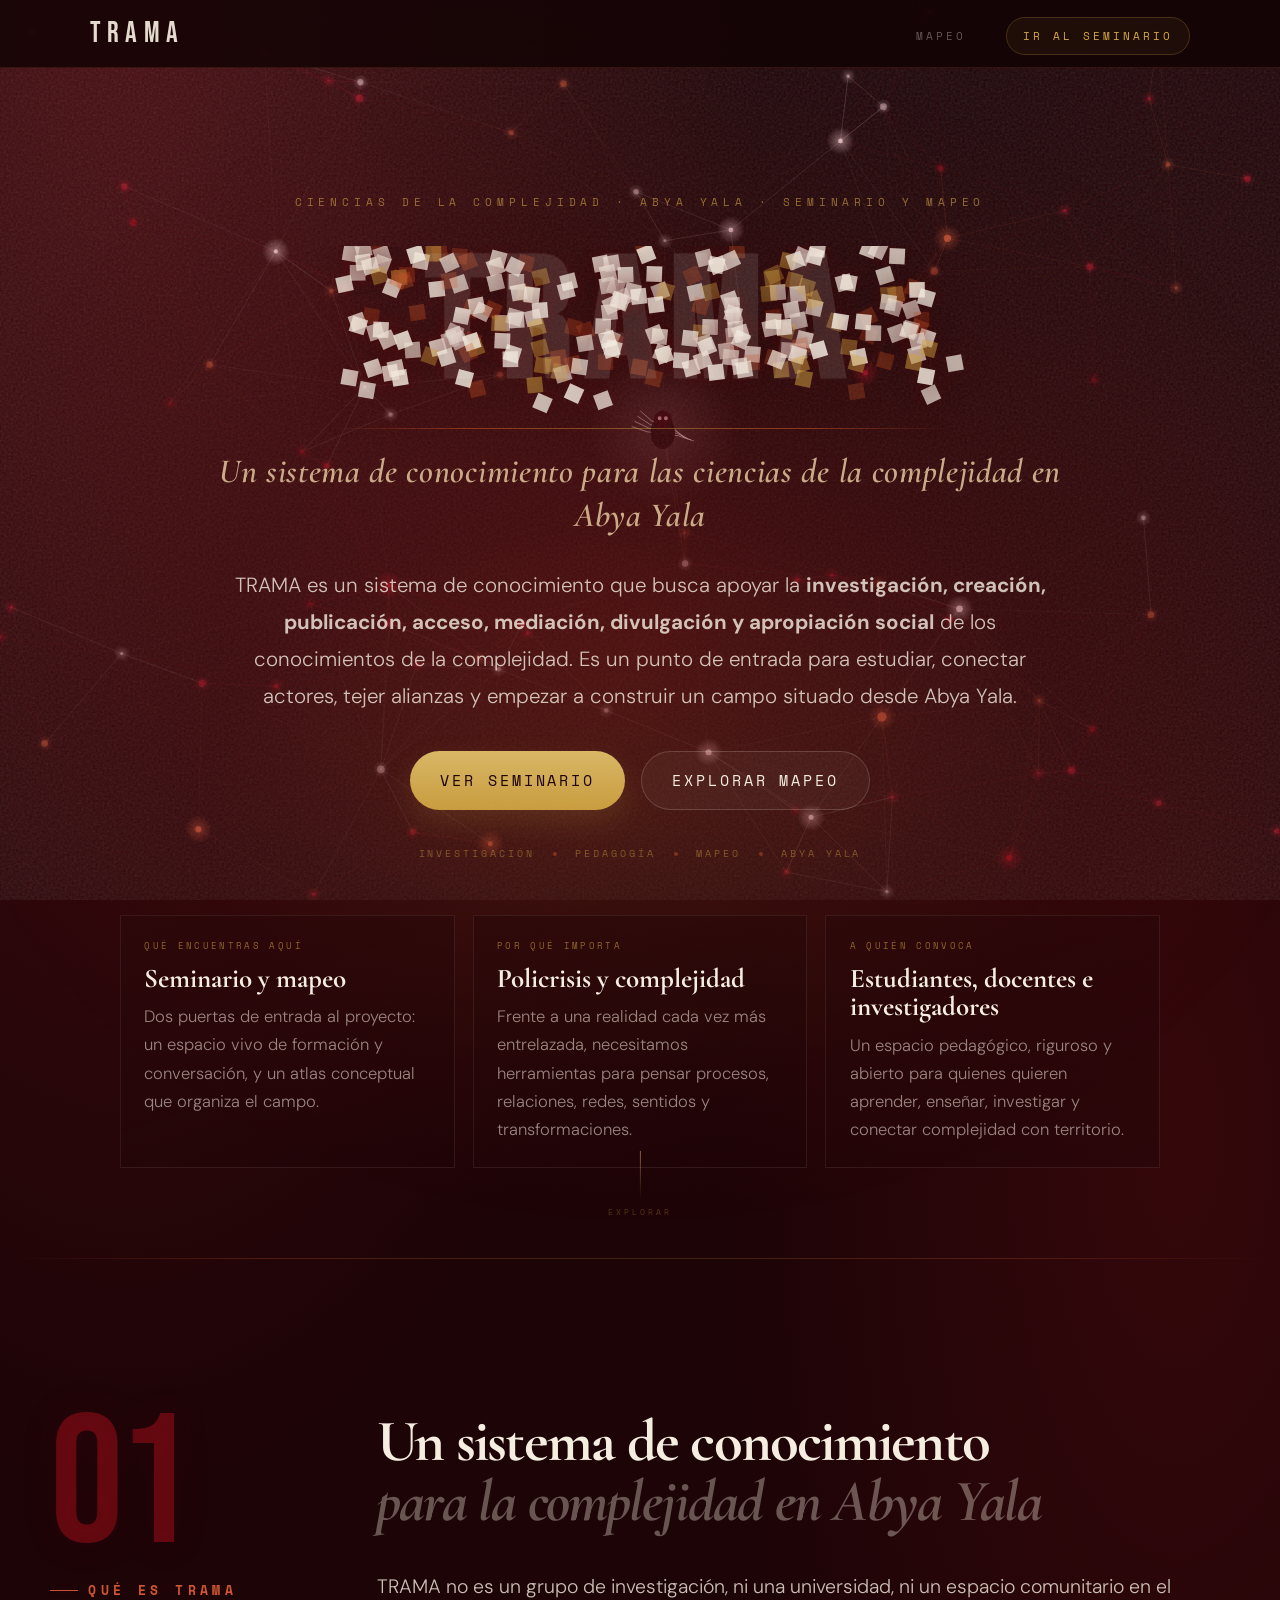
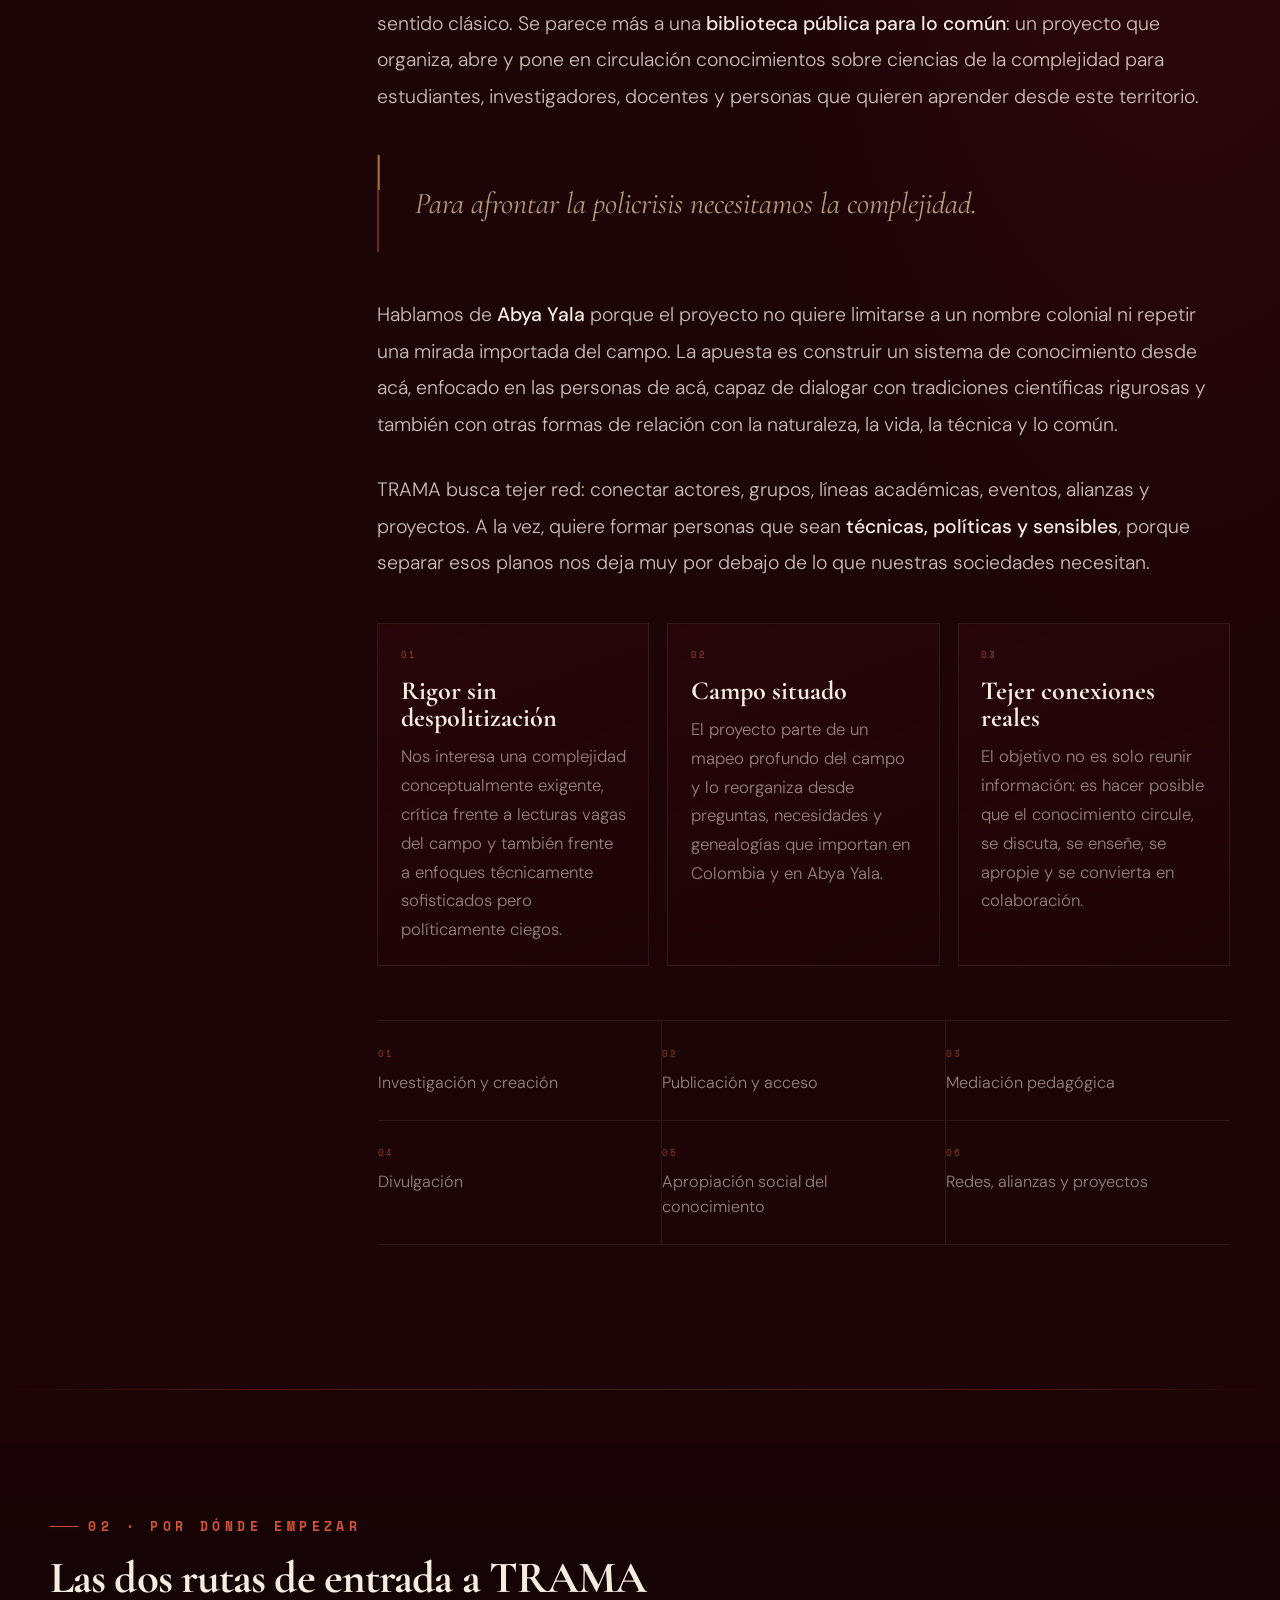
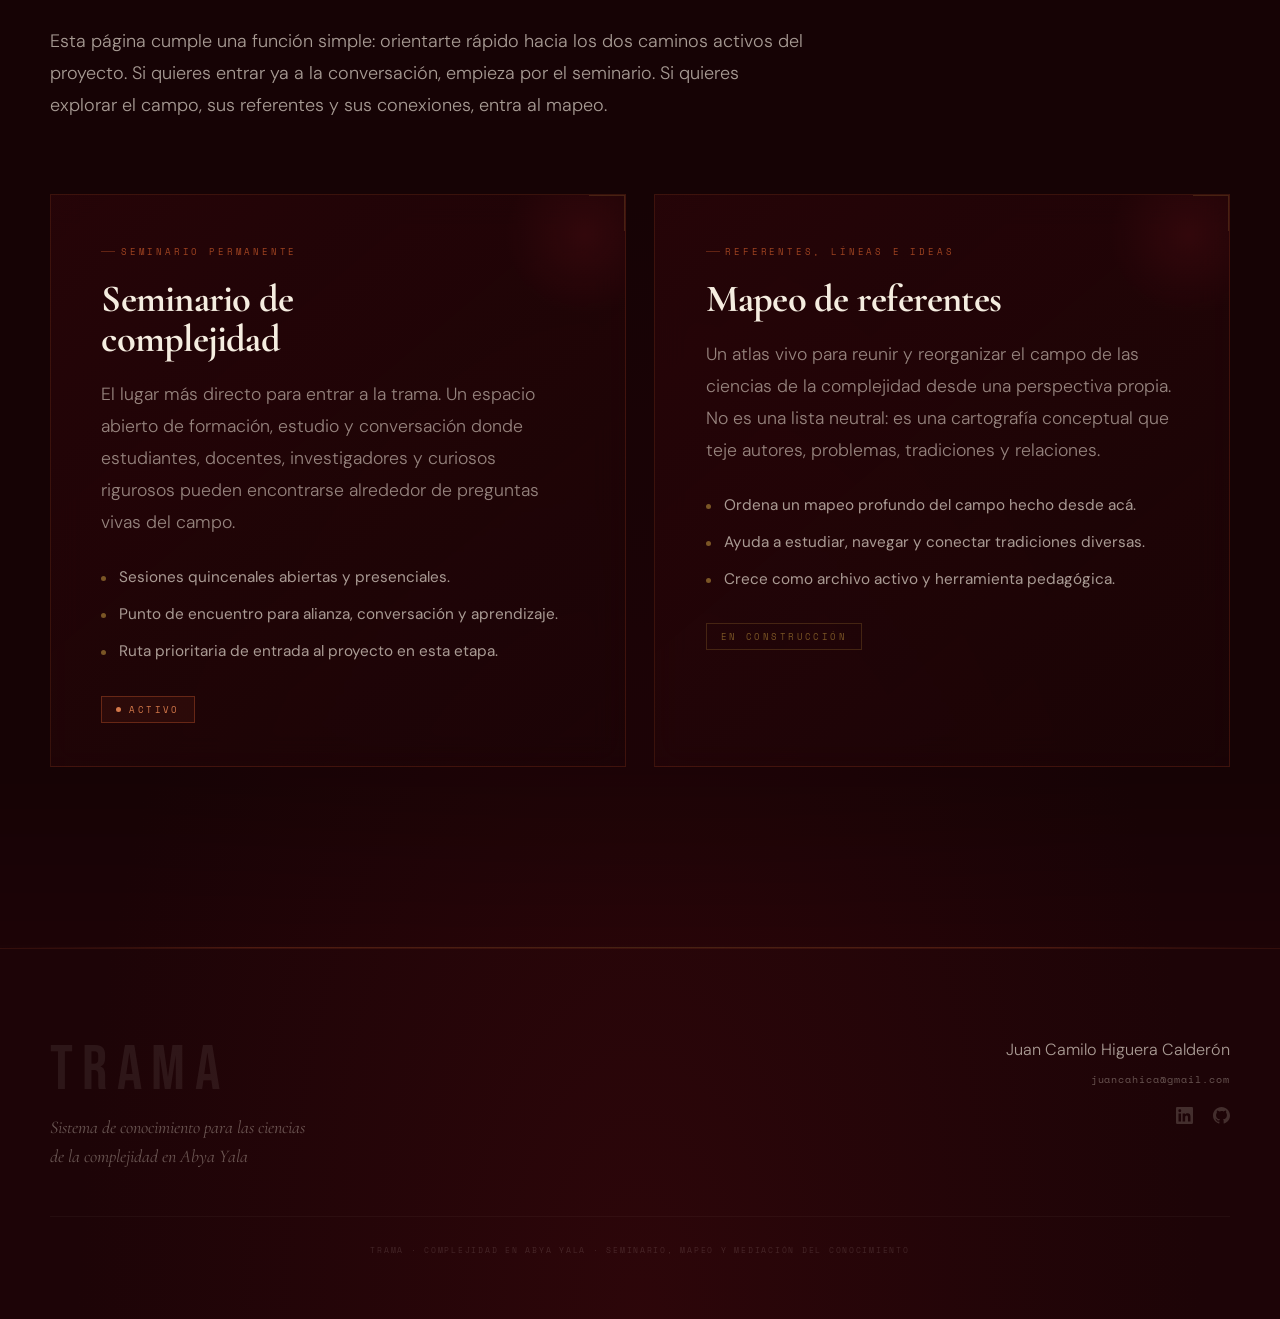
==== index.html @ d7987518 "Update index.html" ====
<!DOCTYPE html>
<html lang="es">
<head>
  <meta charset="UTF-8">
  <meta name="viewport" content="width=device-width, initial-scale=1.0">
  <title>TRAMA — Sistema de conocimiento para la complejidad en Abya Yala</title>
  <meta name="description" content="TRAMA — sistema de conocimiento para las ciencias de la complejidad en Abya Yala. Investigación, creación, mediación, seminario y mapeo.">
  <link rel="preconnect" href="https://fonts.googleapis.com">
  <link rel="preconnect" href="https://fonts.gstatic.com" crossorigin>
  <link href="https://fonts.googleapis.com/css2?family=Bebas+Neue&family=Cormorant+Garamond:ital,wght@0,400;0,600;0,700;1,400;1,600&family=DM+Sans:wght@300;400;500;700&family=Space+Mono:wght@400;700&display=swap" rel="stylesheet">

  <style>
    *, *::before, *::after { margin: 0; padding: 0; box-sizing: border-box; }
    html { font-size: 18px; scroll-behavior: smooth; }
    body {
      font-family: 'DM Sans', sans-serif;
      font-weight: 400;
      background-color: #1D0407;
      background-image:
        radial-gradient(ellipse 90% 60% at 10% 0%, rgba(92,16,21,0.65) 0%, transparent 55%),
        radial-gradient(ellipse 70% 50% at 92% 25%, rgba(72,10,14,0.55) 0%, transparent 50%),
        radial-gradient(ellipse 80% 45% at 50% 100%, rgba(60,8,12,0.50) 0%, transparent 55%);
      color: #F5EDE0;
      min-height: 100vh;
      -webkit-font-smoothing: antialiased;
      text-rendering: optimizeLegibility;
    }
    img { max-width: 100%; display: block; }
    a { text-decoration: none; }
    button, input, textarea, select { font: inherit; }

    :root {
      --wine-deepest:  #120304;
      --wine-deep:     #1D0407;
      --wine-mid:      #2C0609;
      --wine-bright:   #5C1015;
      --wine-glow:     #8B1A1A;
      --terra:         #C8582A;
      --terra-lt:      #D4784A;
      --rust:          #B84A1E;
      --gold:          #D4A843;
      --gold-lt:       #E0C06A;
      --cream:         #F5EDE0;
      --cream-88:      rgba(245,237,224,0.88);
      --cream-80:      rgba(245,237,224,0.80);
      --cream-65:      rgba(245,237,224,0.65);
      --cream-55:      rgba(245,237,224,0.55);
      --cream-35:      rgba(245,237,224,0.35);
      --cream-18:      rgba(245,237,224,0.18);
      --cream-08:      rgba(245,237,224,0.08);
    }

    #bg-canvas {
      position: fixed;
      inset: 0;
      z-index: 0;
      pointer-events: none;
      width: 100%;
      height: 100%;
    }

    .grain {
      position: fixed;
      inset: 0;
      z-index: 1;
      pointer-events: none;
      opacity: 0.14;
      mix-blend-mode: screen;
      background-image: url("data:image/svg+xml,%3Csvg viewBox='0 0 512 512' xmlns='http://www.w3.org/2000/svg'%3E%3Cfilter id='n'%3E%3CfeTurbulence type='fractalNoise' baseFrequency='0.75' numOctaves='4' stitchTiles='stitch'/%3E%3C/filter%3E%3Crect width='100%25' height='100%25' filter='url(%23n)'/%3E%3C/svg%3E");
    }

    .layer { position: relative; z-index: 10; }

    .nav {
      position: sticky;
      top: 0;
      z-index: 200;
      height: 68px;
      background: rgba(18, 3, 4, 0.84);
      border-bottom: 1px solid rgba(200, 88, 42, 0.18);
      backdrop-filter: blur(24px);
      -webkit-backdrop-filter: blur(24px);
    }

    .nav__row {
      max-width: 1180px;
      margin: 0 auto;
      padding: 0 2.2rem;
      height: 100%;
      display: flex;
      align-items: center;
      justify-content: space-between;
      gap: 2rem;
    }

    .nav__brand {
      font-family: 'Bebas Neue', sans-serif;
      font-size: 1.6rem;
      letter-spacing: 0.22em;
      color: var(--cream);
      opacity: 0.92;
    }

    .nav__links {
      list-style: none;
      display: flex;
      gap: 2.2rem;
      align-items: center;
    }

    .nav__links a {
      font-family: 'Space Mono', monospace;
      font-size: 0.6rem;
      letter-spacing: 0.28em;
      text-transform: uppercase;
      color: var(--cream-35);
      transition: color 180ms ease, opacity 180ms ease;
    }

    .nav__links a:hover,
    .nav__links a.active { color: var(--cream); }

    .nav__cta {
      padding: 10px 16px;
      border: 1px solid rgba(212,168,67,0.22);
      border-radius: 999px;
      color: var(--gold) !important;
      background: rgba(212,168,67,0.05);
    }

    .hero {
      position: relative;
      z-index: 10;
      min-height: calc(100vh - 68px);
      display: flex;
      align-items: center;
      justify-content: center;
      text-align: center;
      padding: 7rem 2.5rem 5rem;
      overflow: hidden;
    }

    .hero__canvas {
      position: absolute;
      inset: 0;
      z-index: 0;
    }
    .hero__canvas canvas { width: 100%; height: 100%; display: block; }

    .hero__light {
      position: absolute;
      inset: 0;
      z-index: 1;
      pointer-events: none;
      background:
        radial-gradient(ellipse 80% 70% at 50% 48%, rgba(110,18,18,0.50) 0%, rgba(80,12,12,0.25) 40%, transparent 70%),
        radial-gradient(ellipse 50% 34% at 50% 62%, rgba(212,168,67,0.10) 0%, transparent 70%);
    }

    .hero__content {
      position: relative;
      z-index: 10;
      max-width: 1040px;
      display: flex;
      flex-direction: column;
      align-items: center;
    }

    .hero__eyebrow {
      font-family: 'Space Mono', monospace;
      font-size: 0.62rem;
      letter-spacing: 0.44em;
      text-transform: uppercase;
      color: rgba(212, 168, 67, 0.62);
      margin-bottom: 2rem;
      opacity: 0;
      animation: up 0.9s ease 0.2s forwards;
    }

    
    .hero__wordmark-block {
      opacity: 0;
      animation: up 1.1s ease 0.45s forwards;
      display: flex;
      flex-direction: column;
      align-items: center;
    }

    .hero__trama-wrap {
      position: relative;
      display: inline-flex;
      align-items: center;
      justify-content: center;
      min-width: min(760px, 92vw);
      min-height: clamp(5.4rem, 14vw, 9.4rem);
      margin: 0 auto;
      padding: 0.02em 0.08em 0.08em;
      isolation: isolate;
    }

    .hero__trama {
      position: relative;
      z-index: 2;
      display: inline-block;
      font-family: 'Bebas Neue', sans-serif;
      font-size: clamp(4.9rem, 13.2vw, 10.6rem);
      letter-spacing: 0.09em;
      line-height: 0.88;
      color: var(--cream);
      text-shadow:
        0 0 1px rgba(245,237,224,0.92),
        0 0 18px rgba(92,16,21,0.26),
        0 0 46px rgba(92,16,21,0.20),
        0 0 92px rgba(29,4,7,0.24);
      will-change: opacity, transform, filter;
      transition: opacity 260ms ease, filter 260ms ease, transform 260ms ease;
    }

    .hero__trama.is-fragmenting {
      filter:
        blur(0.18px)
        drop-shadow(0 0 12px rgba(92,16,21,0.24))
        drop-shadow(0 0 30px rgba(92,16,21,0.16));
    }

    .hero__trama-canvas {
      position: absolute;
      inset: 0;
      z-index: 3;
      pointer-events: none;
      width: 100%;
      height: 100%;
      mix-blend-mode: screen;
    }

    .hero__trama-rule {
      width: min(620px, 82%);
      height: 1px;
      background: linear-gradient(90deg,
        transparent,
        rgba(200,88,42,0.54) 22%,
        rgba(212,168,67,0.42) 50%,
        rgba(200,88,42,0.54) 78%,
        transparent);
      box-shadow:
        0 0 14px rgba(92,16,21,0.20),
        0 0 30px rgba(212,168,67,0.08);
      margin: 0.7rem 0 1.2rem;
    }

    .hero__claim {

      font-family: 'Cormorant Garamond', serif;
      font-weight: 600;
      font-style: italic;
      font-size: clamp(1.35rem, 2.65vw, 2rem);
      color: rgba(228, 200, 158, 0.84);
      letter-spacing: 0.02em;
      line-height: 1.3;
      max-width: 860px;
    }

    .hero__lede {
      max-width: 820px;
      margin-top: 1.6rem;
      font-size: clamp(1rem, 1.8vw, 1.14rem);
      line-height: 1.8;
      color: var(--cream-80);
      font-weight: 300;
      opacity: 0;
      animation: up 0.9s ease 0.8s forwards;
    }

    .hero__actions {
      display: flex;
      flex-wrap: wrap;
      justify-content: center;
      gap: 0.9rem;
      margin-top: 2rem;
      opacity: 0;
      animation: up 0.9s ease 0.98s forwards;
    }

    .btn {
      display: inline-flex;
      align-items: center;
      justify-content: center;
      gap: 0.7rem;
      padding: 18px 30px;
      border-radius: 999px;
      font-family: 'Space Mono', monospace;
      font-size: clamp(0.78rem, 1.15vw, 0.92rem);
      letter-spacing: 0.2em;
      text-transform: uppercase;
      transition: transform 220ms ease, border-color 220ms ease, background 220ms ease, color 220ms ease, box-shadow 220ms ease;
      will-change: transform;
    }

    .btn:hover { transform: translateY(-2px); }

    .btn--primary {
      color: #1D0407;
      background: linear-gradient(180deg, rgba(224,192,106,0.95), rgba(212,168,67,0.92));
      box-shadow: 0 12px 30px rgba(212,168,67,0.16);
    }

    .btn--ghost {
      color: var(--cream);
      border: 1px solid rgba(245,237,224,0.18);
      background: rgba(245,237,224,0.04);
      backdrop-filter: blur(10px);
    }

    .hero__tags {
      display: flex;
      align-items: center;
      gap: 1rem;
      margin-top: 2rem;
      opacity: 0;
      animation: up 0.9s ease 1.1s forwards;
      flex-wrap: wrap;
      justify-content: center;
    }

    .hero__tag {
      font-family: 'Space Mono', monospace;
      font-size: 0.55rem;
      letter-spacing: 0.3em;
      text-transform: uppercase;
      color: rgba(212, 168, 67, 0.45);
    }

    .hero__dot {
      width: 4px;
      height: 4px;
      border-radius: 50%;
      background: rgba(200, 88, 42, 0.45);
      flex-shrink: 0;
    }

    .hero__rail {
      width: min(1040px, 100%);
      margin-top: 3rem;
      display: grid;
      grid-template-columns: repeat(3, 1fr);
      gap: 1rem;
      opacity: 0;
      animation: up 1s ease 1.24s forwards;
    }

    .rail-card {
      text-align: left;
      padding: 1.25rem 1.3rem;
      border: 1px solid rgba(245,237,224,0.08);
      background: linear-gradient(160deg, rgba(42,8,10,0.58), rgba(28,4,7,0.35));
      backdrop-filter: blur(12px);
      -webkit-backdrop-filter: blur(12px);
      min-height: 140px;
    }

    .rail-card__kicker {
      font-family: 'Space Mono', monospace;
      font-size: 0.5rem;
      letter-spacing: 0.26em;
      text-transform: uppercase;
      color: rgba(212,168,67,0.58);
      margin-bottom: 0.75rem;
    }

    .rail-card__title {
      font-family: 'Cormorant Garamond', serif;
      font-size: 1.5rem;
      line-height: 1.05;
      color: var(--cream);
      margin-bottom: 0.55rem;
    }

    .rail-card__text {
      font-size: 0.92rem;
      line-height: 1.7;
      color: var(--cream-55);
      font-weight: 300;
    }

    .scroll-hint {
      position: absolute;
      bottom: 2.2rem;
      left: 50%;
      transform: translateX(-50%);
      z-index: 10;
      display: flex;
      flex-direction: column;
      align-items: center;
      gap: 8px;
      opacity: 0;
      animation: fade 1s ease 1.7s forwards;
    }

    .scroll-hint__line {
      width: 1px;
      height: 48px;
      background: linear-gradient(to bottom, rgba(212,168,67,0.6), transparent);
      animation: breathe 2.5s ease-in-out infinite;
    }

    .scroll-hint__label {
      font-family: 'Space Mono', monospace;
      font-size: 0.42rem;
      letter-spacing: 0.4em;
      text-transform: uppercase;
      color: rgba(212, 168, 67, 0.3);
    }

    .divider {
      height: 1px;
      background: linear-gradient(90deg, transparent, rgba(200, 88, 42, 0.28) 20%, rgba(212, 168, 67, 0.18) 50%, rgba(200, 88, 42, 0.28) 80%, transparent);
    }

    .about {
      padding: 8.5rem 2.5rem 8rem;
    }

    .about__inner {
      max-width: 1180px;
      margin: 0 auto;
      display: grid;
      grid-template-columns: 210px 1fr;
      gap: 6.5rem;
      align-items: start;
    }

    .about__side { position: sticky; top: 92px; }

    .about__num {
      font-family: 'Bebas Neue', sans-serif;
      font-size: 10.2rem;
      line-height: 0.82;
      color: rgba(130, 10, 22, 0.7);
      letter-spacing: -0.03em;
      margin-bottom: 1rem;
      text-shadow: 0 0 34px rgba(80, 4, 10, 0.18);
    }

    .label-tag {
      font-family: 'Space Mono', monospace;
      font-size: 0.72rem;
      letter-spacing: 0.34em;
      text-transform: uppercase;
      color: rgba(214, 88, 55, 0.98);
      opacity: 1;
      display: flex;
      align-items: center;
      gap: 0.8em;
      font-weight: 700;
    }

    .label-tag::before {
      content: '';
      display: block;
      width: 28px;
      height: 1px;
      background: rgba(214, 88, 55, 0.92);
      opacity: 1;
      box-shadow: 0 0 10px rgba(214, 88, 55, 0.16);
    }

    .section-h {
      font-family: 'Cormorant Garamond', serif;
      font-weight: 700;
      font-size: clamp(2.5rem, 4.6vw, 4rem);
      color: var(--cream);
      line-height: 1.03;
      letter-spacing: -0.03em;
      margin-bottom: 2rem;
    }

    .section-h em {
      font-style: italic;
      color: var(--cream-35);
    }

    .body-text {
      font-size: 1.08rem;
      line-height: 1.88;
      color: var(--cream-80);
      margin-bottom: 1.6rem;
      font-weight: 300;
      max-width: 860px;
    }

    .body-text strong {
      color: var(--cream);
      font-weight: 500;
    }

    .pull-quote {
      font-family: 'Cormorant Garamond', serif;
      font-style: italic;
      font-size: clamp(1.4rem, 2.35vw, 1.95rem);
      color: rgba(228, 200, 158, 0.78);
      line-height: 1.45;
      border-left: 2px solid rgba(200, 88, 42, 0.45);
      padding: 1.5rem 0 1.5rem 2rem;
      margin: 2.2rem 0 2.5rem;
      position: relative;
      max-width: 900px;
    }

    .pull-quote::before {
      content: '';
      position: absolute;
      left: -1px;
      top: 0;
      width: 2px;
      height: 36%;
      background: var(--gold);
      opacity: 0.55;
    }

    .insight-grid {
      display: grid;
      grid-template-columns: repeat(3, 1fr);
      gap: 1rem;
      margin: 2.3rem 0 2.4rem;
    }

    .insight {
      padding: 1.3rem 1.25rem 1.2rem;
      border: 1px solid rgba(245,237,224,0.08);
      background: linear-gradient(160deg, rgba(44,6,9,0.72), rgba(28,4,7,0.42));
      min-height: 178px;
    }

    .insight__num {
      font-family: 'Space Mono', monospace;
      font-size: 0.52rem;
      letter-spacing: 0.24em;
      color: var(--terra);
      opacity: 0.72;
      margin-bottom: 0.9rem;
    }

    .insight__title {
      font-family: 'Cormorant Garamond', serif;
      font-size: 1.45rem;
      line-height: 1.05;
      color: var(--cream);
      margin-bottom: 0.6rem;
    }

    .insight__text {
      font-size: 0.93rem;
      line-height: 1.72;
      color: var(--cream-55);
      font-weight: 300;
    }

    .areas {
      display: grid;
      grid-template-columns: repeat(3, 1fr);
      margin-top: 3rem;
      border-top: 1px solid var(--cream-08);
      border-left: 1px solid transparent;
    }

    .area {
      padding: 1.4rem 1rem 1.4rem 0;
      border-right: 1px solid var(--cream-08);
      border-bottom: 1px solid var(--cream-08);
    }
    .area:nth-child(3n) { border-right: none; }

    .area__num {
      font-family: 'Space Mono', monospace;
      font-size: 0.5rem;
      letter-spacing: 0.25em;
      color: var(--terra);
      opacity: 0.65;
      margin-bottom: 0.55rem;
    }

    .area__label {
      font-size: 0.9rem;
      color: var(--cream-55);
      line-height: 1.55;
      font-weight: 300;
    }

    .spaces {
      padding: 7rem 2.5rem 10rem;
      background: linear-gradient(180deg, transparent 0%, rgba(0,0,0,0.22) 15%, rgba(0,0,0,0.22) 85%, transparent 100%);
    }

    .spaces__inner { max-width: 1180px; margin: 0 auto; }
    .spaces__head { margin-bottom: 4rem; }

    .spaces__intro {
      max-width: 760px;
      margin-top: 1.1rem;
      font-size: 1rem;
      line-height: 1.8;
      color: var(--cream-65);
      font-weight: 300;
    }

    .spaces__h {
      font-family: 'Cormorant Garamond', serif;
      font-weight: 700;
      font-size: clamp(2.1rem, 3.5vw, 3rem);
      color: var(--cream);
      letter-spacing: -0.02em;
      margin-top: 0.8rem;
    }

    .cards {
      display: grid;
      grid-template-columns: 1fr 1fr;
      gap: 1.6rem;
    }

    .card {
      position: relative;
      padding: 2.8rem 2.8rem 2.4rem;
      border: 1px solid rgba(200, 88, 42, 0.18);
      background: linear-gradient(140deg, rgba(44, 6, 9, 0.72) 0%, rgba(28, 4, 7, 0.60) 100%);
      backdrop-filter: blur(16px);
      -webkit-backdrop-filter: blur(16px);
      overflow: hidden;
      transition: transform 300ms ease, border-color 300ms ease, box-shadow 300ms ease, background 300ms ease;
      min-height: 420px;
    }

    .card::after {
      content: '';
      position: absolute;
      top: -40px;
      right: -40px;
      width: 160px;
      height: 160px;
      border-radius: 50%;
      background: radial-gradient(circle, rgba(92,16,21,0.3) 0%, transparent 70%);
      pointer-events: none;
    }

    .card--link { cursor: pointer; }
    .card--link:hover {
      transform: translateY(-6px);
      border-color: rgba(212, 168, 67, 0.32);
      background: linear-gradient(140deg, rgba(56, 8, 12, 0.82) 0%, rgba(36, 5, 9, 0.72) 100%);
      box-shadow: 0 20px 70px rgba(92, 16, 21, 0.4), 0 0 0 1px rgba(212, 168, 67, 0.08);
    }

    .card__corner {
      position: absolute;
      top: 0;
      right: 0;
      width: 36px;
      height: 36px;
      border-top: 1px solid rgba(212, 168, 67, 0.2);
      border-right: 1px solid rgba(212, 168, 67, 0.2);
      transition: width 280ms ease, height 280ms ease, border-color 280ms ease;
    }

    .card--link:hover .card__corner {
      width: 58px;
      height: 58px;
      border-color: rgba(212, 168, 67, 0.5);
    }

    .card__arrow {
      position: absolute;
      top: 2.2rem;
      right: 2.2rem;
      width: 18px;
      height: 18px;
      color: var(--gold);
      opacity: 0;
      transform: translate(-6px, 6px);
      transition: opacity 260ms ease, transform 260ms ease;
    }

    .card--link:hover .card__arrow {
      opacity: 0.7;
      transform: translate(0, 0);
    }

    .card__tag {
      font-family: 'Space Mono', monospace;
      font-size: 0.52rem;
      letter-spacing: 0.3em;
      text-transform: uppercase;
      color: var(--terra);
      opacity: 0.75;
      display: flex;
      align-items: center;
      gap: 0.6em;
      margin-bottom: 1.2rem;
    }

    .card__tag::before {
      content: '';
      display: inline-block;
      width: 14px;
      height: 1px;
      background: var(--terra);
      opacity: 0.5;
    }

    .card__title {
      font-family: 'Cormorant Garamond', serif;
      font-weight: 700;
      font-size: clamp(1.95rem, 3vw, 2.6rem);
      color: var(--cream);
      line-height: 1.04;
      letter-spacing: -0.02em;
      margin-bottom: 1rem;
      max-width: 360px;
    }

    .card__desc {
      font-size: 0.98rem;
      color: var(--cream-55);
      line-height: 1.82;
      font-weight: 300;
      margin-bottom: 1.5rem;
    }

    .card__list {
      list-style: none;
      display: grid;
      gap: 0.7rem;
      margin-bottom: 1.7rem;
    }

    .card__list li {
      position: relative;
      padding-left: 1rem;
      font-size: 0.85rem;
      line-height: 1.6;
      color: var(--cream-65);
    }

    .card__list li::before {
      content: '';
      position: absolute;
      left: 0;
      top: 0.72em;
      width: 5px;
      height: 5px;
      border-radius: 50%;
      background: rgba(212,168,67,0.5);
    }

    .card__badge {
      display: inline-flex;
      align-items: center;
      gap: 8px;
      margin-top: auto;
      font-family: 'Space Mono', monospace;
      font-size: 0.48rem;
      letter-spacing: 0.28em;
      text-transform: uppercase;
      padding: 6px 14px;
      border: 1px solid;
    }

    .badge--active {
      color: var(--terra-lt);
      border-color: rgba(200, 88, 42, 0.38);
      background: rgba(200, 88, 42, 0.08);
    }

    .badge--active::before {
      content: '';
      display: block;
      width: 5px;
      height: 5px;
      border-radius: 50%;
      background: var(--terra-lt);
      animation: pulse-dot 2s ease-in-out infinite;
    }

    .badge--soon {
      color: rgba(212, 168, 67, 0.5);
      border-color: rgba(212, 168, 67, 0.2);
    }

    .footer {
      position: relative;
      z-index: 10;
      padding: 5rem 2.5rem 3.5rem;
      border-top: 1px solid rgba(200, 88, 42, 0.14);
    }

    .footer__inner {
      max-width: 1180px;
      margin: 0 auto;
      display: flex;
      justify-content: space-between;
      align-items: flex-start;
      gap: 3rem;
    }

    .footer__word {
      font-family: 'Bebas Neue', sans-serif;
      font-size: 3.5rem;
      letter-spacing: 0.15em;
      color: rgba(245, 237, 224, 0.08);
      line-height: 1;
      margin-bottom: 0.6rem;
    }

    .footer__caption {
      font-family: 'Cormorant Garamond', serif;
      font-style: italic;
      font-size: 1rem;
      color: var(--cream-35);
      line-height: 1.6;
    }

    .footer__right { text-align: right; }

    .footer__name {
      font-size: 0.9rem;
      color: var(--cream-65);
      margin-bottom: 0.25rem;
      font-weight: 300;
    }

    .footer__email {
      font-family: 'Space Mono', monospace;
      font-size: 0.54rem;
      letter-spacing: 0.1em;
      color: var(--cream-35);
      transition: color 180ms ease;
    }
    .footer__email:hover { color: var(--gold); }

    .footer__socials {
      display: flex;
      gap: 1.1rem;
      justify-content: flex-end;
      margin-top: 1rem;
    }

    .footer__socials a {
      color: var(--cream-18);
      transition: color 180ms ease;
      display: flex;
    }
    .footer__socials a:hover { color: var(--gold); }

    .footer__bottom {
      max-width: 1180px;
      margin: 2.5rem auto 0;
      padding-top: 1.5rem;
      border-top: 1px solid rgba(245, 237, 224, 0.04);
      text-align: center;
    }

    .footer__bottom p {
      font-family: 'Space Mono', monospace;
      font-size: 0.44rem;
      letter-spacing: 0.22em;
      text-transform: uppercase;
      color: rgba(245, 237, 224, 0.14);
    }

    @keyframes up {
      from { opacity: 0; transform: translateY(24px); }
      to   { opacity: 1; transform: translateY(0); }
    }

    @keyframes fade {
      from { opacity: 0; }
      to   { opacity: 1; }
    }

    @keyframes breathe {
      0%,100% { opacity: 0.25; transform: scaleY(0.85); }
      50% { opacity: 0.8; transform: scaleY(1.1); }
    }

    @keyframes pulse-dot {
      0%,100% { opacity: 0.5; transform: scale(1); }
      50% { opacity: 1; transform: scale(1.5); }
    }

    @keyframes tramaBreath {
      0%, 100% {
        transform: translateY(0) scale(1);
        filter:
          drop-shadow(0 0 2px rgba(255,255,255,0.75))
          drop-shadow(0 0 18px rgba(255,255,255,0.14))
          drop-shadow(0 0 44px rgba(126, 0, 12, 0.22))
          drop-shadow(0 0 86px rgba(80, 0, 10, 0.14));
      }
      24% {
        transform: translateY(-2px) scale(1.006, 1.008);
      }
      46% {
        transform: translateY(1px) scale(0.998, 0.996);
      }
      68% {
        transform: translateY(-1px) scale(1.004, 1.006);
      }
    }

    @keyframes tramaLetterFloat {
      0%, 14%, 100% {
        transform: translate3d(0,0,0) rotate(0deg) skewX(0deg) scale(1);
        opacity: 1;
        filter: blur(0);
      }
      18% {
        transform: translate3d(-0.01em,-0.015em,0) rotate(-0.5deg) skewX(-2deg) scale(1.01,1.03);
        opacity: 0.96;
      }
      24% {
        transform: translate3d(0.02em,0.04em,0) rotate(1deg) skewX(7deg) scale(0.985,0.94);
        opacity: 0.52;
        filter: blur(1.6px);
      }
      30% {
        transform: translate3d(-0.014em,-0.028em,0) rotate(-0.9deg) skewX(-5deg) scale(1.01,1.04);
        opacity: 0.82;
        filter: blur(0.45px);
      }
      36% {
        transform: translate3d(0,0,0) rotate(0deg) skewX(0deg) scale(1);
        opacity: 1;
        filter: blur(0);
      }
      60% {
        transform: translate3d(0,0,0) rotate(0deg) skewX(0deg) scale(1);
        opacity: 1;
        filter: blur(0);
      }
      68% {
        transform: translate3d(0.012em,-0.018em,0) rotate(0.45deg) skewX(3deg) scale(1.01,1.02);
        opacity: 0.94;
      }
      75% {
        transform: translate3d(-0.022em,0.038em,0) rotate(-1deg) skewX(-8deg) scale(0.986,0.95);
        opacity: 0.56;
        filter: blur(1.5px);
      }
      82% {
        transform: translate3d(0.008em,-0.02em,0) rotate(0.6deg) skewX(3deg) scale(1.005,1.02);
        opacity: 0.9;
        filter: blur(0.3px);
      }
      88% {
        transform: translate3d(0,0,0) rotate(0deg) skewX(0deg) scale(1);
        opacity: 1;
        filter: blur(0);
      }
    }

    @keyframes tramaGhostTop {
      0%, 100% {
        transform: translate3d(0,0,0) scale(1.005,1.01);
        opacity: 0.14;
      }
      20% {
        transform: translate3d(-0.012em,-0.015em,0) scale(1.01,1.02);
        opacity: 0.18;
      }
      26% {
        transform: translate3d(0.04em,-0.055em,0) scale(1.03,1.05);
        opacity: 0.34;
      }
      34% {
        transform: translate3d(-0.01em,0.012em,0) scale(1.012,1.02);
        opacity: 0.2;
      }
      72% {
        transform: translate3d(-0.008em,-0.01em,0) scale(1.008,1.015);
        opacity: 0.18;
      }
      80% {
        transform: translate3d(0.03em,-0.04em,0) scale(1.022,1.04);
        opacity: 0.28;
      }
      88% {
        transform: translate3d(-0.006em,0.008em,0) scale(1.01,1.02);
        opacity: 0.16;
      }
    }

    @keyframes tramaGhostBottom {
      0%, 100% {
        transform: translate3d(0,0,0) scale(1.004,1.008);
        opacity: 0.12;
      }
      20% {
        transform: translate3d(0.01em,0.015em,0) scale(1.01,1.02);
        opacity: 0.16;
      }
      28% {
        transform: translate3d(-0.038em,0.048em,0) scale(1.03,1.05);
        opacity: 0.3;
      }
      36% {
        transform: translate3d(0.008em,-0.01em,0) scale(1.012,1.018);
        opacity: 0.16;
      }
      74% {
        transform: translate3d(0.008em,0.01em,0) scale(1.008,1.014);
        opacity: 0.16;
      }
      82% {
        transform: translate3d(-0.03em,0.035em,0) scale(1.022,1.04);
        opacity: 0.26;
      }
      90% {
        transform: translate3d(0.006em,-0.008em,0) scale(1.01,1.018);
        opacity: 0.14;
      }
    }

    @keyframes tramaWarp {
      0% {
        background-position: 0 0, 0 0;
        opacity: 0.12;
      }
      22% {
        background-position: 28% 0, 0 0;
        opacity: 0.34;
      }
      40% {
        background-position: 52% 0, 0 0;
        opacity: 0.12;
      }
      62% {
        background-position: 76% 0, 0 0;
        opacity: 0.3;
      }
      100% {
        background-position: 100% 0, 0 0;
        opacity: 0.14;
      }
    }

    @keyframes tramaWeft {
      0% {
        background-position: 0 0, 0 0;
        opacity: 0.08;
      }
      18% {
        background-position: 0 22%, 0 0;
        opacity: 0.22;
      }
      36% {
        background-position: 0 58%, 0 0;
        opacity: 0.1;
      }
      58% {
        background-position: 0 92%, 0 0;
        opacity: 0.24;
      }
      100% {
        background-position: 0 160%, 0 0;
        opacity: 0.1;
      }
    }

    @keyframes tramaThreadOne {
      0% {
        transform: translateX(-16%) translateY(-0.14em) scaleX(0.36) rotate(-3.2deg);
        opacity: 0;
      }
      10% { opacity: 0.72; }
      28% {
        transform: translateX(-4%) translateY(-0.08em) scaleX(0.86) rotate(-1deg);
        opacity: 0.68;
      }
      46% {
        transform: translateX(4%) translateY(0) scaleX(1.02) rotate(0.6deg);
        opacity: 0.84;
      }
      68% {
        transform: translateX(8%) translateY(0.05em) scaleX(0.88) rotate(1.4deg);
        opacity: 0.5;
      }
      100% {
        transform: translateX(18%) translateY(0.12em) scaleX(0.34) rotate(2.6deg);
        opacity: 0;
      }
    }

    @keyframes tramaThreadTwo {
      0% {
        transform: translateX(14%) translateY(0.1em) scaleX(0.32) rotate(2.8deg);
        opacity: 0;
      }
      12% { opacity: 0.62; }
      32% {
        transform: translateX(6%) translateY(0.02em) scaleX(0.84) rotate(0.8deg);
        opacity: 0.7;
      }
      50% {
        transform: translateX(0) translateY(-0.02em) scaleX(1.06) rotate(-0.4deg);
        opacity: 0.9;
      }
      72% {
        transform: translateX(-6%) translateY(-0.05em) scaleX(0.82) rotate(-1.2deg);
        opacity: 0.52;
      }
      100% {
        transform: translateX(-16%) translateY(-0.12em) scaleX(0.3) rotate(-2.4deg);
        opacity: 0;
      }
    }

    @keyframes tramaThreadThree {
      0% {
        transform: translateX(-14%) translateY(0.14em) scaleX(0.28) rotate(-2.4deg);
        opacity: 0;
      }
      16% { opacity: 0.6; }
      34% {
        transform: translateX(-3%) translateY(0.06em) scaleX(0.78) rotate(-0.8deg);
        opacity: 0.62;
      }
      52% {
        transform: translateX(2%) translateY(0) scaleX(0.98) rotate(0.3deg);
        opacity: 0.78;
      }
      70% {
        transform: translateX(7%) translateY(-0.05em) scaleX(0.8) rotate(1deg);
        opacity: 0.46;
      }
      100% {
        transform: translateX(17%) translateY(-0.14em) scaleX(0.28) rotate(2.2deg);
        opacity: 0;
      }
    }

    /* Fallback robusto: el contenido se ve incluso si falla JS */
    .reveal {
      opacity: 1;
      transform: none;
      transition: opacity 0.8s ease, transform 0.8s ease;
    }
    .reveal.in { opacity: 1; transform: none; }
    .d1 { transition-delay: .08s; }
    .d2 { transition-delay: .18s; }
    .d3 { transition-delay: .30s; }
    .d4 { transition-delay: .42s; }

    @media (max-width: 980px) {
      html { font-size: 17px; }
      .hero__rail,
      .insight-grid,
      .cards,
      .areas { grid-template-columns: 1fr 1fr; }
      .about__inner { grid-template-columns: 1fr; gap: 2.5rem; }
      .about__side { position: static; display: flex; align-items: center; gap: 1.2rem; }
      .about__num { font-size: 6.6rem; margin-bottom: 0; }
    }

    @media (max-width: 700px) {
      .hero { padding: 5rem 1.5rem 4rem; }
      .hero__rail,
      .insight-grid,
      .cards,
      .areas { grid-template-columns: 1fr; }
      .spaces,
      .about,
      .footer { padding-left: 1.5rem; padding-right: 1.5rem; }
      .card { min-height: auto; }
      .nav__links { gap: 1rem; }
      .nav__cta { display: none; }
    }

    @media (max-width: 560px) {
      html { font-size: 16px; }
      .nav__links { display: none; }
      .hero__actions { width: 100%; }
      .btn { width: 100%; }
      .hero__tags { gap: 0.55rem 0.9rem; }
      .hero__dot { display: none; }
      .footer__inner { flex-direction: column; }
      .footer__right { text-align: left; }
      .footer__socials { justify-content: flex-start; }
      .pull-quote { padding-left: 1.35rem; }
    }
  </style>
</head>
<body>

  <canvas id="bg-canvas" aria-hidden="true"></canvas>
  <div class="grain" aria-hidden="true"></div>

  <nav class="nav layer">
    <div class="nav__row">
      <a href="index.html" class="nav__brand" aria-label="TRAMA — Inicio">TRAMA</a>
      <ul class="nav__links">
        <li><a href="mapeo/index.html">Mapeo</a></li>
        <li><a href="seminario/index.html" class="nav__cta">Ir al seminario</a></li>
      </ul>
    </div>
  </nav>

  <section class="hero layer" aria-label="TRAMA — portada">
    <div class="hero__canvas">
      <canvas id="hero-canvas" aria-hidden="true"></canvas>
    </div>
    <div class="hero__light" aria-hidden="true"></div>

    <div class="hero__content">
      <p class="hero__eyebrow">Ciencias de la complejidad · Abya Yala · Seminario y mapeo</p>

      <div class="hero__wordmark-block">
        <div class="hero__trama-wrap">
          <h1 class="hero__trama" aria-label="TRAMA">TRAMA</h1>
          <canvas class="hero__trama-canvas" aria-hidden="true"></canvas>
        </div>
        <div class="hero__trama-rule" aria-hidden="true"></div>
        <p class="hero__claim">
          Un sistema de conocimiento para las ciencias de la complejidad en Abya Yala
        </p>
      </div>

      <p class="hero__lede">
        TRAMA es un sistema de conocimiento que busca apoyar la <strong>investigación, creación, publicación, acceso, mediación, divulgación y apropiación social</strong>
        de los conocimientos de la complejidad. Es un punto de entrada para estudiar, conectar actores, tejer alianzas y empezar a construir un campo situado desde Abya Yala.
      </p>

      <div class="hero__actions">
        <a href="seminario/index.html" class="btn btn--primary">Ver seminario</a>
        <a href="mapeo/index.html" class="btn btn--ghost">Explorar mapeo</a>
      </div>

      <div class="hero__tags">
        <span class="hero__tag">Investigación</span>
        <div class="hero__dot" aria-hidden="true"></div>
        <span class="hero__tag">Pedagogía</span>
        <div class="hero__dot" aria-hidden="true"></div>
        <span class="hero__tag">Mapeo</span>
        <div class="hero__dot" aria-hidden="true"></div>
        <span class="hero__tag">Abya Yala</span>
      </div>

      <div class="hero__rail">
        <div class="rail-card">
          <div class="rail-card__kicker">Qué encuentras aquí</div>
          <h2 class="rail-card__title">Seminario y mapeo</h2>
          <p class="rail-card__text">
            Dos puertas de entrada al proyecto: un espacio vivo de formación y conversación, y un atlas conceptual que organiza el campo.
          </p>
        </div>
        <div class="rail-card">
          <div class="rail-card__kicker">Por qué importa</div>
          <h2 class="rail-card__title">Policrisis y complejidad</h2>
          <p class="rail-card__text">
            Frente a una realidad cada vez más entrelazada, necesitamos herramientas para pensar procesos, relaciones, redes, sentidos y transformaciones.
          </p>
        </div>
        <div class="rail-card">
          <div class="rail-card__kicker">A quién convoca</div>
          <h2 class="rail-card__title">Estudiantes, docentes e investigadores</h2>
          <p class="rail-card__text">
            Un espacio pedagógico, riguroso y abierto para quienes quieren aprender, enseñar, investigar y conectar complejidad con territorio.
          </p>
        </div>
      </div>
    </div>

    <div class="scroll-hint" aria-hidden="true">
      <div class="scroll-hint__line"></div>
      <span class="scroll-hint__label">Explorar</span>
    </div>
  </section>

  <main class="layer">
    <div class="divider"></div>

    <section class="about" aria-labelledby="about-h">
      <div class="about__inner">
        <div class="about__side">
          <div class="about__num" aria-hidden="true">01</div>
          <div class="label-tag">Qué es TRAMA</div>
        </div>

        <div>
          <h2 id="about-h" class="section-h reveal">
            Un sistema de conocimiento<br>
            <em>para la complejidad en Abya Yala</em>
          </h2>

          <p class="body-text reveal d1">
            TRAMA no es un grupo de investigación, ni una universidad, ni un espacio comunitario en el sentido clásico. Se parece más a una <strong>biblioteca pública para lo común</strong>: un proyecto que organiza, abre y pone en circulación conocimientos sobre ciencias de la complejidad para estudiantes, investigadores, docentes y personas que quieren aprender desde este territorio.
          </p>

          <blockquote class="pull-quote reveal d2">
            Para afrontar la policrisis necesitamos la complejidad.
          </blockquote>

          <p class="body-text reveal d3">
            Hablamos de <strong>Abya Yala</strong> porque el proyecto no quiere limitarse a un nombre colonial ni repetir una mirada importada del campo. La apuesta es construir un sistema de conocimiento desde acá, enfocado en las personas de acá, capaz de dialogar con tradiciones científicas rigurosas y también con otras formas de relación con la naturaleza, la vida, la técnica y lo común.
          </p>

          <p class="body-text reveal d4">
            TRAMA busca tejer red: conectar actores, grupos, líneas académicas, eventos, alianzas y proyectos. A la vez, quiere formar personas que sean <strong>técnicas, políticas y sensibles</strong>, porque separar esos planos nos deja muy por debajo de lo que nuestras sociedades necesitan.
          </p>

          <div class="insight-grid reveal">
            <article class="insight">
              <div class="insight__num">01</div>
              <h3 class="insight__title">Rigor sin despolitización</h3>
              <p class="insight__text">
                Nos interesa una complejidad conceptualmente exigente, crítica frente a lecturas vagas del campo y también frente a enfoques técnicamente sofisticados pero políticamente ciegos.
              </p>
            </article>
            <article class="insight">
              <div class="insight__num">02</div>
              <h3 class="insight__title">Campo situado</h3>
              <p class="insight__text">
                El proyecto parte de un mapeo profundo del campo y lo reorganiza desde preguntas, necesidades y genealogías que importan en Colombia y en Abya Yala.
              </p>
            </article>
            <article class="insight">
              <div class="insight__num">03</div>
              <h3 class="insight__title">Tejer conexiones reales</h3>
              <p class="insight__text">
                El objetivo no es solo reunir información: es hacer posible que el conocimiento circule, se discuta, se enseñe, se apropie y se convierta en colaboración.
              </p>
            </article>
          </div>

          <div class="areas reveal d2">
            <div class="area">
              <div class="area__num">01</div>
              <div class="area__label">Investigación y creación</div>
            </div>
            <div class="area">
              <div class="area__num">02</div>
              <div class="area__label">Publicación y acceso</div>
            </div>
            <div class="area">
              <div class="area__num">03</div>
              <div class="area__label">Mediación pedagógica</div>
            </div>
            <div class="area">
              <div class="area__num">04</div>
              <div class="area__label">Divulgación</div>
            </div>
            <div class="area">
              <div class="area__num">05</div>
              <div class="area__label">Apropiación social del conocimiento</div>
            </div>
            <div class="area">
              <div class="area__num">06</div>
              <div class="area__label">Redes, alianzas y proyectos</div>
            </div>
          </div>
        </div>
      </div>
    </section>

    <div class="divider"></div>

    <section class="spaces" aria-labelledby="spaces-h">
      <div class="spaces__inner">
        <div class="spaces__head reveal">
          <div class="label-tag">02 · Por dónde empezar</div>
          <h2 id="spaces-h" class="spaces__h">Las dos rutas de entrada a TRAMA</h2>
          <p class="spaces__intro">
            Esta página cumple una función simple: orientarte rápido hacia los dos caminos activos del proyecto. Si quieres entrar ya a la conversación, empieza por el seminario. Si quieres explorar el campo, sus referentes y sus conexiones, entra al mapeo.
          </p>
        </div>

        <div class="cards">
          <a href="seminario/index.html" class="card card--link reveal d1" aria-label="Ir al Seminario de Complejidad">
            <div class="card__corner" aria-hidden="true"></div>
            <svg class="card__arrow" viewBox="0 0 18 18" fill="none" stroke="currentColor" stroke-width="1.4" aria-hidden="true">
              <path d="M3 15L15 3M15 3H7M15 3v8"/>
            </svg>
            <div class="card__tag">Seminario permanente</div>
            <h3 class="card__title">Seminario de complejidad</h3>
            <p class="card__desc">
              El lugar más directo para entrar a la trama. Un espacio abierto de formación, estudio y conversación donde estudiantes, docentes, investigadores y curiosos rigurosos pueden encontrarse alrededor de preguntas vivas del campo.
            </p>
            <ul class="card__list">
              <li>Sesiones quincenales abiertas y presenciales.</li>
              <li>Punto de encuentro para alianza, conversación y aprendizaje.</li>
              <li>Ruta prioritaria de entrada al proyecto en esta etapa.</li>
            </ul>
            <div class="card__badge badge--active">Activo</div>
          </a>

          <a href="mapeo/index.html" class="card card--link reveal d2" aria-label="Ir al Mapeo de Referentes">
            <div class="card__corner" aria-hidden="true"></div>
            <svg class="card__arrow" viewBox="0 0 18 18" fill="none" stroke="currentColor" stroke-width="1.4" aria-hidden="true">
              <path d="M3 15L15 3M15 3H7M15 3v8"/>
            </svg>
            <div class="card__tag">Referentes, líneas e ideas</div>
            <h3 class="card__title">Mapeo de referentes</h3>
            <p class="card__desc">
              Un atlas vivo para reunir y reorganizar el campo de las ciencias de la complejidad desde una perspectiva propia. No es una lista neutral: es una cartografía conceptual que teje autores, problemas, tradiciones y relaciones.
            </p>
            <ul class="card__list">
              <li>Ordena un mapeo profundo del campo hecho desde acá.</li>
              <li>Ayuda a estudiar, navegar y conectar tradiciones diversas.</li>
              <li>Crece como archivo activo y herramienta pedagógica.</li>
            </ul>
            <div class="card__badge badge--soon">En construcción</div>
          </a>
        </div>
      </div>
    </section>

    <div class="divider"></div>
  </main>

  <footer class="footer layer">
    <div class="footer__inner">
      <div>
        <div class="footer__word" aria-hidden="true">TRAMA</div>
        <p class="footer__caption">
          Sistema de conocimiento para las ciencias<br>de la complejidad en Abya Yala
        </p>
      </div>
      <div class="footer__right">
        <p class="footer__name">Juan Camilo Higuera Calderón</p>
        <a href="mailto:juancahica@gmail.com" class="footer__email">juancahica@gmail.com</a>
        <div class="footer__socials">
          <a href="https://www.linkedin.com/in/jchiguerac/" target="_blank" rel="noopener noreferrer" aria-label="LinkedIn">
            <svg width="17" height="17" viewBox="0 0 24 24" fill="currentColor">
              <path d="M20.447 20.452h-3.554v-5.569c0-1.328-.027-3.037-1.852-3.037-1.853 0-2.136 1.445-2.136 2.939v5.667H9.351V9h3.414v1.561h.046c.477-.9 1.637-1.85 3.37-1.85 3.601 0 4.267 2.37 4.267 5.455v6.286zM5.337 7.433a2.062 2.062 0 01-2.063-2.065 2.064 2.064 0 112.063 2.065zm1.782 13.019H3.555V9h3.564v11.452zM22.225 0H1.771C.792 0 0 .774 0 1.729v20.542C0 23.227.792 24 1.771 24h20.451C23.2 24 24 23.227 24 22.271V1.729C24 .774 23.2 0 22.222 0h.003z"/>
            </svg>
          </a>
          <a href="https://github.com/JuanHigueraC" target="_blank" rel="noopener noreferrer" aria-label="GitHub">
            <svg width="17" height="17" viewBox="0 0 24 24" fill="currentColor">
              <path d="M12 0C5.374 0 0 5.373 0 12c0 5.302 3.438 9.8 8.207 11.387.599.111.793-.261.793-.577v-2.234c-3.338.726-4.033-1.416-4.033-1.416-.546-1.387-1.333-1.756-1.333-1.756-1.089-.745.083-.729.083-.729 1.205.084 1.839 1.237 1.839 1.237 1.07 1.834 2.807 1.304 3.492.997.107-.775.418-1.305.762-1.604-2.665-.305-5.467-1.334-5.467-5.931 0-1.311.469-2.381 1.236-3.221-.124-.303-.535-1.524.117-3.176 0 0 1.008-.322 3.301 1.23A11.509 11.509 0 0112 5.803c1.02.005 2.047.138 3.006.404 2.291-1.552 3.297-1.23 3.297-1.23.653 1.653.242 2.874.118 3.176.77.84 1.235 1.911 1.235 3.221 0 4.609-2.807 5.624-5.479 5.921.43.372.823 1.102.823 2.222v3.293c0 .319.192.694.801.576C20.566 21.797 24 17.3 24 12c0-6.627-5.373-12-12-12z"/>
            </svg>
          </a>
        </div>
      </div>
    </div>
    <div class="footer__bottom">
      <p>TRAMA · Complejidad en Abya Yala · Seminario, mapeo y mediación del conocimiento</p>
    </div>
  </footer>

  <script src="assets/js/red-animada.js"></script>
  <script>
    (function bgNet() {
      const cv = document.getElementById('bg-canvas');
      const ctx = cv.getContext('2d');

      function resize() {
        cv.width = window.innerWidth;
        cv.height = window.innerHeight;
      }
      resize();

      const COLS = [
        [162, 8, 24],
        [201, 22, 45],
        [214, 88, 55],
        [255, 214, 220],
      ];

      let seed = 51;
      function rng() {
        seed = (seed * 16807) % 2147483647;
        return (seed - 1) / 2147483646;
      }

      const N = 84;
      const MAX = 240;
      let pts = [];
      let neighbors = [];

      function init() {
        seed = 51;
        pts = [];
        neighbors = [];
        for (let i = 0; i < N; i++) {
          pts.push({
            x: rng() * cv.width,
            y: rng() * cv.height,
            vx: (rng() - 0.5) * 0.34,
            vy: (rng() - 0.5) * 0.34,
            r: 1.1 + rng() * 2.8,
            c: Math.floor(rng() * COLS.length),
            hub: rng() < 0.17,
          });
        }
        rebuildNeighbors();
        initSpider();
      }

      function rebuildNeighbors() {
        neighbors = pts.map(() => []);
        for (let i = 0; i < pts.length; i++) {
          const distances = [];
          for (let j = 0; j < pts.length; j++) {
            if (i === j) continue;
            const dx = pts[i].x - pts[j].x;
            const dy = pts[i].y - pts[j].y;
            const d = Math.sqrt(dx * dx + dy * dy);
            distances.push({ j, d });
          }
          distances.sort((a, b) => a.d - b.d);
          neighbors[i] = distances.slice(0, 5).map(item => item.j);
        }
      }

      function findClosestNode(x, y) {
        let best = 0;
        let bestD = Infinity;
        for (let i = 0; i < pts.length; i++) {
          const dx = pts[i].x - x;
          const dy = pts[i].y - y;
          const d = dx * dx + dy * dy;
          if (d < bestD) {
            bestD = d;
            best = i;
          }
        }
        return best;
      }

      function pickNeighbor(index) {
        const list = neighbors[index] || [];
        if (!list.length) return index;
        return list[Math.floor(rng() * list.length)];
      }

      const spider = {
        nodeIndex: 0,
        nextIndex: 0,
        x: 0,
        y: 0,
        fromX: 0,
        fromY: 0,
        toX: 0,
        toY: 0,
        t: 0,
        speed: 0.0018,
        rest: 80,
        size: 3.8,
      };

      function initSpider() {
        const index = Math.floor(rng() * pts.length);
        spider.nodeIndex = index;
        spider.nextIndex = pickNeighbor(index);
        spider.x = pts[index].x;
        spider.y = pts[index].y;
        spider.fromX = spider.x;
        spider.fromY = spider.y;
        spider.toX = pts[spider.nextIndex].x;
        spider.toY = pts[spider.nextIndex].y;
        spider.t = 0;
        spider.speed = 0.0015 + rng() * 0.0021;
        spider.rest = 100 + rng() * 120;
        spider.size = 3.7 + rng() * 0.7;
      }

      function setSpiderTarget() {
        spider.nodeIndex = findClosestNode(spider.x, spider.y);
        spider.nextIndex = pickNeighbor(spider.nodeIndex);
        spider.fromX = spider.x;
        spider.fromY = spider.y;
        spider.toX = pts[spider.nextIndex].x;
        spider.toY = pts[spider.nextIndex].y;
        spider.t = 0;
        spider.speed = 0.0016 + rng() * 0.0023;
        spider.rest = 120 + rng() * 240;
        spider.size = 3.7 + rng() * 0.85;
      }

      function easeInOut(t) {
        return t < 0.5 ? 4 * t * t * t : 1 - Math.pow(-2 * t + 2, 3) / 2;
      }

      function drawSpider() {
        if (spider.rest > 0) {
          spider.rest -= 1;
        } else {
          spider.t += spider.speed;
          if (spider.t >= 1) {
            spider.x = spider.toX;
            spider.y = spider.toY;
            setSpiderTarget();
          } else {
            const et = easeInOut(spider.t);
            spider.x = spider.fromX + (spider.toX - spider.fromX) * et;
            spider.y = spider.fromY + (spider.toY - spider.fromY) * et + Math.sin(et * Math.PI * 2) * 3.4;
          }
        }

        const size = spider.size * (window.innerWidth < 700 ? 0.84 : 1);
        const bob = Math.sin(performance.now() * 0.006) * 0.8;
        const x = spider.x;
        const y = spider.y + bob;

        ctx.beginPath();
        ctx.moveTo(spider.fromX, spider.fromY);
        ctx.lineTo(x, y);
        ctx.strokeStyle = 'rgba(255, 224, 228, 0.18)';
        ctx.lineWidth = 0.9;
        ctx.stroke();

        const spiderGlow = ctx.createRadialGradient(x, y, 0, x, y, 18 * size);
        spiderGlow.addColorStop(0, 'rgba(255,181,190,0.16)');
        spiderGlow.addColorStop(1, 'rgba(255,181,190,0)');
        ctx.beginPath();
        ctx.arc(x, y, 18 * size, 0, Math.PI * 2);
        ctx.fillStyle = spiderGlow;
        ctx.fill();

        ctx.save();
        ctx.translate(x, y);

        ctx.strokeStyle = 'rgba(255, 222, 227, 0.62)';
        ctx.lineWidth = 0.9;
        for (let i = -1; i <= 1; i += 2) {
          for (let j = 0; j < 4; j++) {
            const offsetY = (-3 + j * 2.05) * size * 0.34;
            const spread = (5.2 + j * 0.65) * size;
            const rise = (3.2 - j * 0.52) * size * i;
            ctx.beginPath();
            ctx.moveTo(0, offsetY);
            ctx.lineTo(spread * i * 0.5, offsetY + rise * 0.28);
            ctx.lineTo(spread * i, offsetY + rise);
            ctx.stroke();
          }
        }

        ctx.beginPath();
        ctx.ellipse(0, 0.8 * size, 2.8 * size, 3.8 * size, 0, 0, Math.PI * 2);
        ctx.fillStyle = 'rgba(28, 0, 6, 0.96)';
        ctx.fill();

        ctx.beginPath();
        ctx.arc(0, -2.2 * size, 2.1 * size, 0, Math.PI * 2);
        ctx.fillStyle = 'rgba(48, 0, 10, 0.96)';
        ctx.fill();

        ctx.beginPath();
        ctx.arc(-0.72 * size, -2.5 * size, 0.45 * size, 0, Math.PI * 2);
        ctx.arc(0.72 * size, -2.5 * size, 0.45 * size, 0, Math.PI * 2);
        ctx.fillStyle = 'rgba(255, 182, 192, 0.76)';
        ctx.fill();

        ctx.restore();
      }

      init();

      function frame() {
        ctx.clearRect(0, 0, cv.width, cv.height);

        for (const p of pts) {
          p.x += p.vx;
          p.y += p.vy;
          if (p.x < -40) p.x = cv.width + 40;
          if (p.x > cv.width + 40) p.x = -40;
          if (p.y < -40) p.y = cv.height + 40;
          if (p.y > cv.height + 40) p.y = -40;
        }

        for (let i = 0; i < pts.length; i++) {
          for (let j = i + 1; j < pts.length; j++) {
            const a = pts[i], b = pts[j];
            const dx = a.x - b.x, dy = a.y - b.y;
            const d = Math.sqrt(dx * dx + dy * dy);
            if (d < MAX) {
              const [r, g, bv] = COLS[a.c];
              ctx.beginPath();
              ctx.moveTo(a.x, a.y);
              ctx.lineTo(b.x, b.y);
              ctx.strokeStyle = `rgba(${r},${g},${bv},${(1 - d / MAX) * 0.22})`;
              ctx.lineWidth = a.hub || b.hub ? 1 : 0.82;
              ctx.stroke();
            }
          }
        }

        for (const p of pts) {
          const [r, g, bv] = COLS[p.c];
          const glow = ctx.createRadialGradient(p.x, p.y, 0, p.x, p.y, p.hub ? 14 : 8);
          glow.addColorStop(0, `rgba(${r},${g},${bv},${p.hub ? 0.46 : 0.28})`);
          glow.addColorStop(1, `rgba(${r},${g},${bv},0)`);
          ctx.beginPath();
          ctx.arc(p.x, p.y, p.hub ? 14 : 8, 0, Math.PI * 2);
          ctx.fillStyle = glow;
          ctx.fill();

          ctx.beginPath();
          ctx.arc(p.x, p.y, p.r + (p.hub ? 0.8 : 0), 0, Math.PI * 2);
          ctx.fillStyle = `rgba(${r},${g},${bv},${p.hub ? 0.74 : 0.38})`;
          ctx.fill();
        }

        drawSpider();
        requestAnimationFrame(frame);
      }
      frame();

      let rt;
      window.addEventListener('resize', () => {
        clearTimeout(rt);
        rt = setTimeout(() => { resize(); init(); }, 200);
      }, { passive: true });
    })();

    (function tramaWordmark() {
      const wrap = document.querySelector('.hero__trama-wrap');
      const text = document.querySelector('.hero__trama');
      const canvas = document.querySelector('.hero__trama-canvas');
      if (!wrap || !text || !canvas) return;

      const ctx = canvas.getContext('2d');
      const src = document.createElement('canvas');
      const sctx = src.getContext('2d', { willReadFrequently: true });

      let dpr = Math.min(window.devicePixelRatio || 1, 2);
      let blocks = [];
      let width = 0;
      let height = 0;
      let cycleStart = performance.now();

      function seeded(i) {
        const x = Math.sin(i * 127.1 + 311.7) * 43758.5453123;
        return x - Math.floor(x);
      }

      function easeInOutCubic(t) {
        return t < 0.5 ? 4 * t * t * t : 1 - Math.pow(-2 * t + 2, 3) / 2;
      }

      function mapPhase(p) {
        if (p < 0.22) return 0;
        if (p < 0.46) return easeInOutCubic((p - 0.22) / 0.24);
        if (p < 0.62) return 1;
        if (p < 0.88) return 1 - easeInOutCubic((p - 0.62) / 0.26);
        return 0;
      }

      function drawSource() {
        const cs = getComputedStyle(text);
        const fontSize = parseFloat(cs.fontSize);
        const fontFamily = cs.fontFamily;
        const fontWeight = cs.fontWeight || '400';

        sctx.setTransform(1, 0, 0, 1, 0, 0);
        sctx.clearRect(0, 0, src.width, src.height);
        sctx.scale(dpr, dpr);
        sctx.font = `${fontWeight} ${fontSize}px ${fontFamily}`;
        sctx.textAlign = 'left';
        sctx.textBaseline = 'alphabetic';
        sctx.fillStyle = '#F5EDE0';

        const metrics = sctx.measureText('TRAMA');
        const x = Math.max(0, (width - metrics.width) / 2);
        const y = fontSize * 0.84;
        sctx.fillText('TRAMA', x, y);
      }

      function buildBlocks() {
        blocks = [];
        const img = sctx.getImageData(0, 0, src.width, src.height).data;
        const fontSize = parseFloat(getComputedStyle(text).fontSize);
        const cell = Math.max(6, Math.round(fontSize / 11));
        const sampleStep = Math.max(1, Math.floor(cell / 3));

        for (let y = 0; y < src.height; y += cell) {
          for (let x = 0; x < src.width; x += cell) {
            let hit = false;
            for (let sy = 0; sy < cell && !hit; sy += sampleStep) {
              for (let sx = 0; sx < cell; sx += sampleStep) {
                const px = x + sx;
                const py = y + sy;
                if (px >= src.width || py >= src.height) continue;
                const alpha = img[(py * src.width + px) * 4 + 3];
                if (alpha > 50) {
                  hit = true;
                  break;
                }
              }
            }
            if (!hit) continue;

            const idx = blocks.length + 1;
            const rx = seeded(idx * 1.91) - 0.5;
            const ry = seeded(idx * 3.17) - 0.5;
            const dist = 12 + seeded(idx * 4.03) * Math.min(width, height) * 0.15;
            const driftX = rx * dist * 1.9;
            const driftY = ry * dist * 1.45 - (6 + seeded(idx * 2.71) * 18);
            const spin = (seeded(idx * 5.23) - 0.5) * 0.9;
            const twinkle = seeded(idx * 6.11);
            const hue = seeded(idx * 7.07);

            blocks.push({
              x: x / dpr,
              y: y / dpr,
              size: cell / dpr,
              driftX,
              driftY,
              spin,
              twinkle,
              hue,
            });
          }
        }
      }

      function resize() {
        dpr = Math.min(window.devicePixelRatio || 1, 2);
        const rect = wrap.getBoundingClientRect();
        width = Math.max(1, rect.width);
        height = Math.max(1, rect.height);

        canvas.width = Math.round(width * dpr);
        canvas.height = Math.round(height * dpr);
        canvas.style.width = `${width}px`;
        canvas.style.height = `${height}px`;

        src.width = Math.round(width * dpr);
        src.height = Math.round(height * dpr);

        drawSource();
        buildBlocks();
      }

      function render(now) {
        const cycle = 7600;
        const p = ((now - cycleStart) % cycle) / cycle;
        const fracture = mapPhase(p);
        const settle = 1 - fracture;

        text.style.opacity = (0.96 - fracture * 0.84).toFixed(3);
        text.style.transform = `translateY(${fracture * -1.6}px)`;
        text.classList.toggle('is-fragmenting', fracture > 0.12);

        ctx.setTransform(1, 0, 0, 1, 0, 0);
        ctx.clearRect(0, 0, canvas.width, canvas.height);
        ctx.scale(dpr, dpr);

        if (fracture > 0.01) {
          const pulse = Math.sin(now * 0.004) * 0.5 + 0.5;

          for (let i = 0; i < blocks.length; i++) {
            const b = blocks[i];
            const local = 0.72 + Math.sin(now * 0.0024 + b.twinkle * 8) * 0.08;
            const px = b.x + b.driftX * fracture;
            const py = b.y + b.driftY * fracture + Math.sin(now * 0.003 + i * 0.15) * fracture * 2.2;
            const rot = b.spin * fracture;
            const glow = 0.18 + fracture * 0.42 + pulse * 0.06;

            ctx.save();
            ctx.translate(px + b.size / 2, py + b.size / 2);
            ctx.rotate(rot);

            let fill = 'rgba(245,237,224,0.92)';
            if (b.hue > 0.84) fill = `rgba(212,168,67,${0.30 + fracture * 0.24})`;
            else if (b.hue < 0.18) fill = `rgba(200,88,42,${0.20 + fracture * 0.18})`;

            ctx.shadowBlur = 10 + fracture * 16;
            ctx.shadowColor = `rgba(92,16,21,${glow})`;
            ctx.globalAlpha = Math.min(1, local * (0.28 + fracture * 0.88));
            ctx.fillStyle = fill;
            const s = b.size * (0.96 + fracture * 0.08);
            ctx.fillRect(-s / 2, -s / 2, s, s);
            ctx.restore();
          }
        }

        requestAnimationFrame(render);
      }

      resize();
      requestAnimationFrame(render);

      let rt;
      window.addEventListener('resize', () => {
        clearTimeout(rt);
        rt = setTimeout(() => {
          resize();
          cycleStart = performance.now();
        }, 180);
      }, { passive: true });
    })();


    tramaNetwork('hero-canvas', {
      palette: 'dark',
      density: 92,
      maxDist: 132,
      hubChance: 0.14,
      speed: 0.0031,
    });

    const io = new IntersectionObserver(
      entries => entries.forEach(e => {
        if (e.isIntersecting) {
          e.target.classList.add('in');
          io.unobserve(e.target);
        }
      }),
      { threshold: 0.1 }
    );
    document.querySelectorAll('.reveal').forEach(el => io.observe(el));
  </script>
</body>
</html>
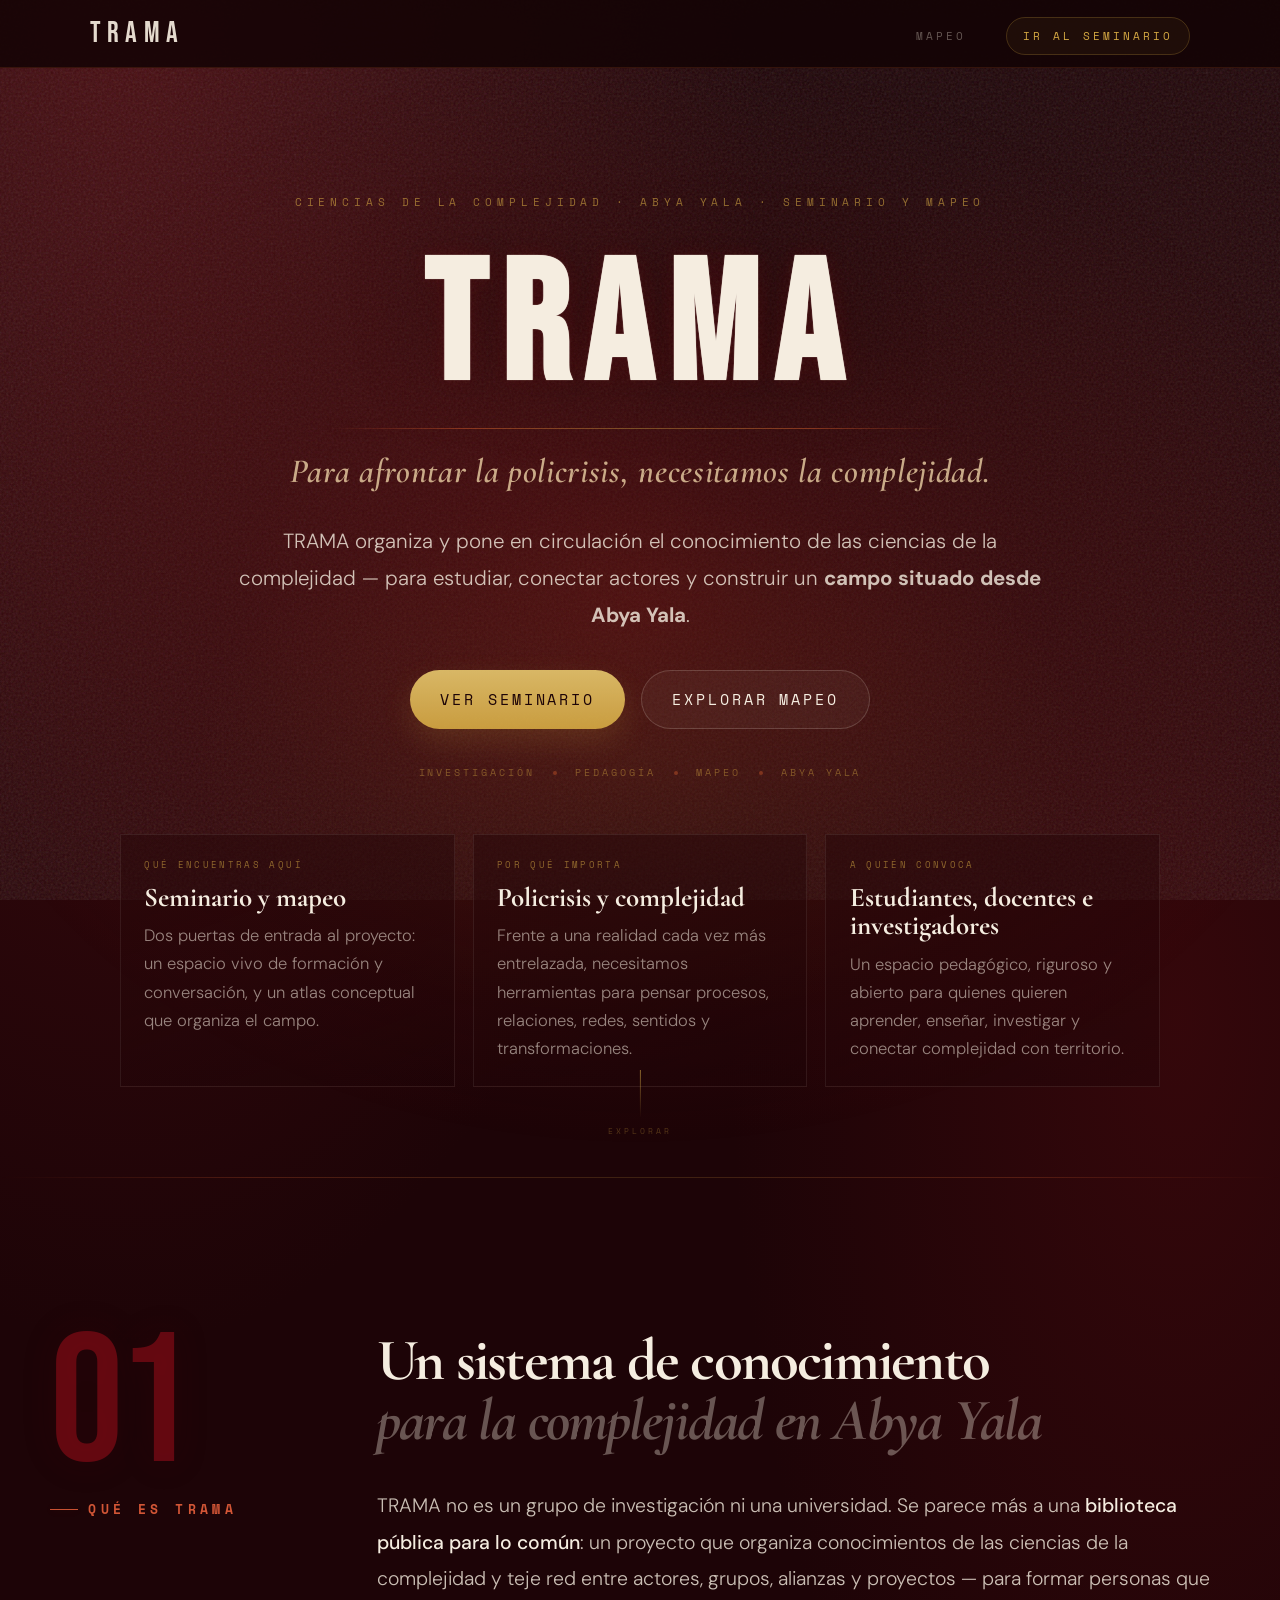
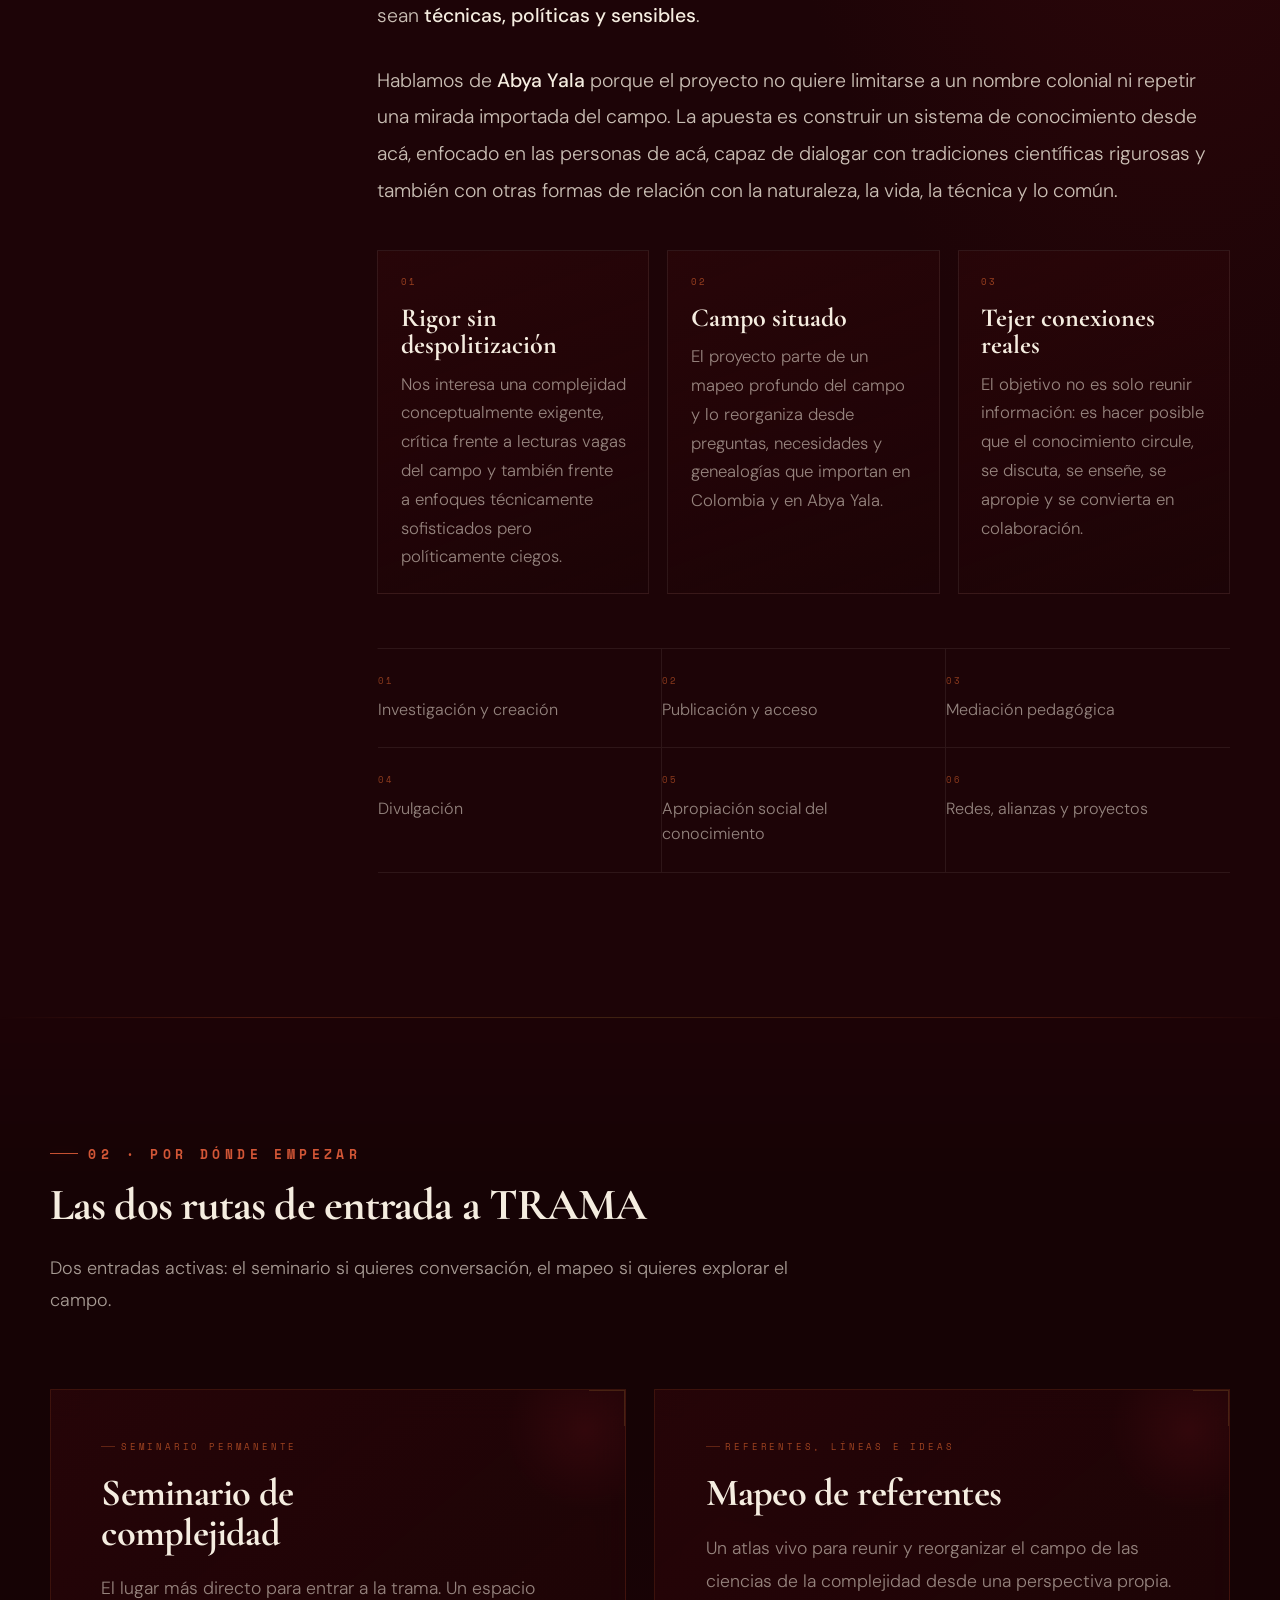
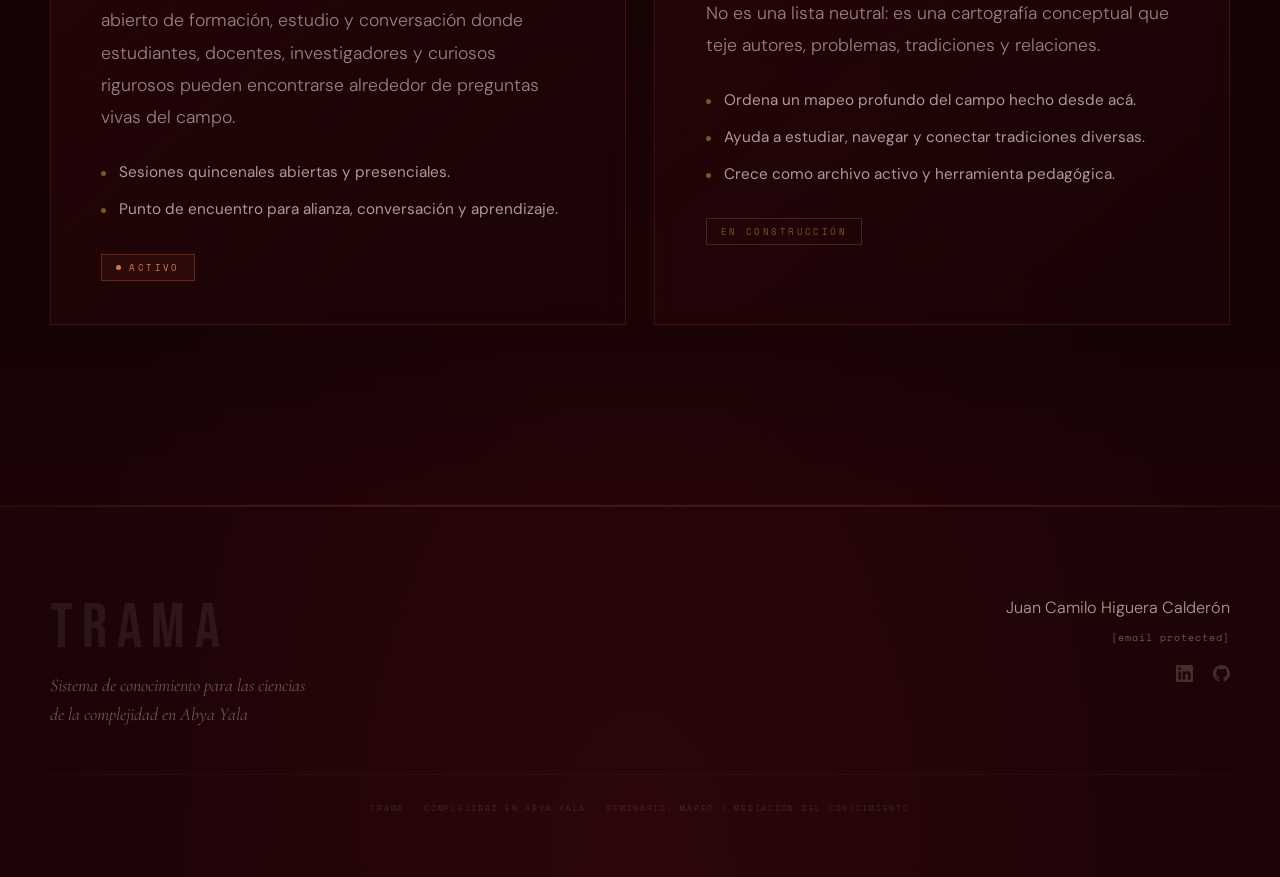
==== commit ba2d9877: "Add files via upload" ====
--- a/index.html
+++ b/index.html
@@ -1219,13 +1219,12 @@
         </div>
         <div class="hero__trama-rule" aria-hidden="true"></div>
         <p class="hero__claim">
-          Un sistema de conocimiento para las ciencias de la complejidad en Abya Yala
+          Para afrontar la policrisis, necesitamos la complejidad.
         </p>
       </div>
 
       <p class="hero__lede">
-        TRAMA es un sistema de conocimiento que busca apoyar la <strong>investigación, creación, publicación, acceso, mediación, divulgación y apropiación social</strong>
-        de los conocimientos de la complejidad. Es un punto de entrada para estudiar, conectar actores, tejer alianzas y empezar a construir un campo situado desde Abya Yala.
+        TRAMA organiza y pone en circulación el conocimiento de las ciencias de la complejidad — para estudiar, conectar actores y construir un <strong>campo situado desde Abya Yala</strong>.
       </p>
 
       <div class="hero__actions">
@@ -1291,19 +1290,11 @@
           </h2>
 
           <p class="body-text reveal d1">
-            TRAMA no es un grupo de investigación, ni una universidad, ni un espacio comunitario en el sentido clásico. Se parece más a una <strong>biblioteca pública para lo común</strong>: un proyecto que organiza, abre y pone en circulación conocimientos sobre ciencias de la complejidad para estudiantes, investigadores, docentes y personas que quieren aprender desde este territorio.
+            TRAMA no es un grupo de investigación ni una universidad. Se parece más a una <strong>biblioteca pública para lo común</strong>: un proyecto que organiza conocimientos de las ciencias de la complejidad y teje red entre actores, grupos, alianzas y proyectos — para formar personas que sean <strong>técnicas, políticas y sensibles</strong>.
           </p>
 
-          <blockquote class="pull-quote reveal d2">
-            Para afrontar la policrisis necesitamos la complejidad.
-          </blockquote>
-
-          <p class="body-text reveal d3">
+          <p class="body-text reveal d2">
             Hablamos de <strong>Abya Yala</strong> porque el proyecto no quiere limitarse a un nombre colonial ni repetir una mirada importada del campo. La apuesta es construir un sistema de conocimiento desde acá, enfocado en las personas de acá, capaz de dialogar con tradiciones científicas rigurosas y también con otras formas de relación con la naturaleza, la vida, la técnica y lo común.
-          </p>
-
-          <p class="body-text reveal d4">
-            TRAMA busca tejer red: conectar actores, grupos, líneas académicas, eventos, alianzas y proyectos. A la vez, quiere formar personas que sean <strong>técnicas, políticas y sensibles</strong>, porque separar esos planos nos deja muy por debajo de lo que nuestras sociedades necesitan.
           </p>
 
           <div class="insight-grid reveal">
@@ -1368,7 +1359,7 @@
           <div class="label-tag">02 · Por dónde empezar</div>
           <h2 id="spaces-h" class="spaces__h">Las dos rutas de entrada a TRAMA</h2>
           <p class="spaces__intro">
-            Esta página cumple una función simple: orientarte rápido hacia los dos caminos activos del proyecto. Si quieres entrar ya a la conversación, empieza por el seminario. Si quieres explorar el campo, sus referentes y sus conexiones, entra al mapeo.
+            Dos entradas activas: el seminario si quieres conversación, el mapeo si quieres explorar el campo.
           </p>
         </div>
 
@@ -1386,7 +1377,6 @@
             <ul class="card__list">
               <li>Sesiones quincenales abiertas y presenciales.</li>
               <li>Punto de encuentro para alianza, conversación y aprendizaje.</li>
-              <li>Ruta prioritaria de entrada al proyecto en esta etapa.</li>
             </ul>
             <div class="card__badge badge--active">Activo</div>
           </a>
@@ -1425,7 +1415,7 @@
       </div>
       <div class="footer__right">
         <p class="footer__name">Juan Camilo Higuera Calderón</p>
-        <a href="mailto:juancahica@gmail.com" class="footer__email">juancahica@gmail.com</a>
+        <a href="/cdn-cgi/l/email-protection#3a504f5b54595b5253595b7a5d575b535614595557" class="footer__email"><span class="__cf_email__" data-cfemail="dab0afbbb4b9bbb2b3b9bb9abdb7bbb3b6f4b9b5b7">[email&#160;protected]</span></a>
         <div class="footer__socials">
           <a href="https://www.linkedin.com/in/jchiguerac/" target="_blank" rel="noopener noreferrer" aria-label="LinkedIn">
             <svg width="17" height="17" viewBox="0 0 24 24" fill="currentColor">
@@ -1445,7 +1435,7 @@
     </div>
   </footer>
 
-  <script src="assets/js/red-animada.js"></script>
+  <script data-cfasync="false" src="/cdn-cgi/scripts/5c5dd728/cloudflare-static/email-decode.min.js"></script><script src="assets/js/red-animada.js"></script>
   <script>
     (function bgNet() {
       const cv = document.getElementById('bg-canvas');
@@ -1900,14 +1890,4 @@
 
     const io = new IntersectionObserver(
       entries => entries.forEach(e => {
-        if (e.isIntersecting) {
-          e.target.classList.add('in');
-          io.unobserve(e.target);
-        }
-      }),
-      { threshold: 0.1 }
-    );
-    document.querySelectorAll('.reveal').forEach(el => io.observe(el));
-  </script>
-</body>
-</html>
+        if (e
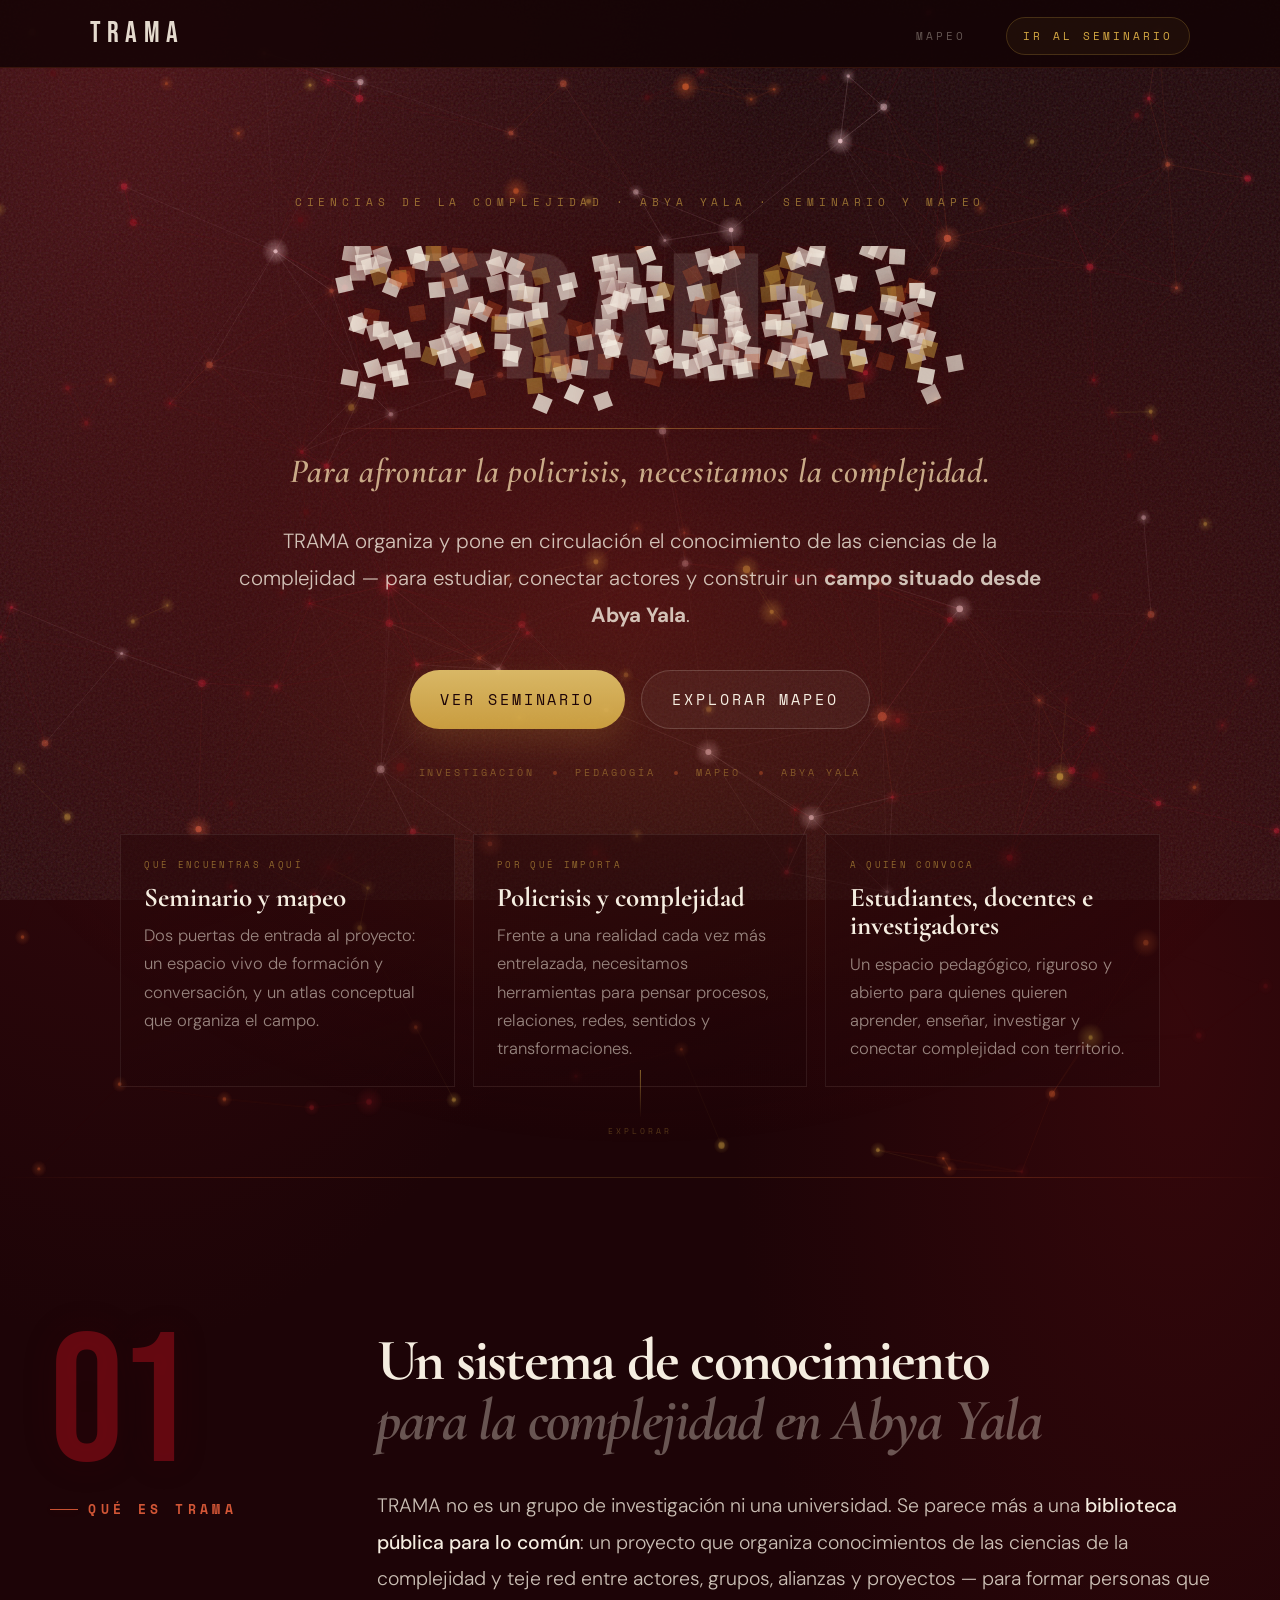
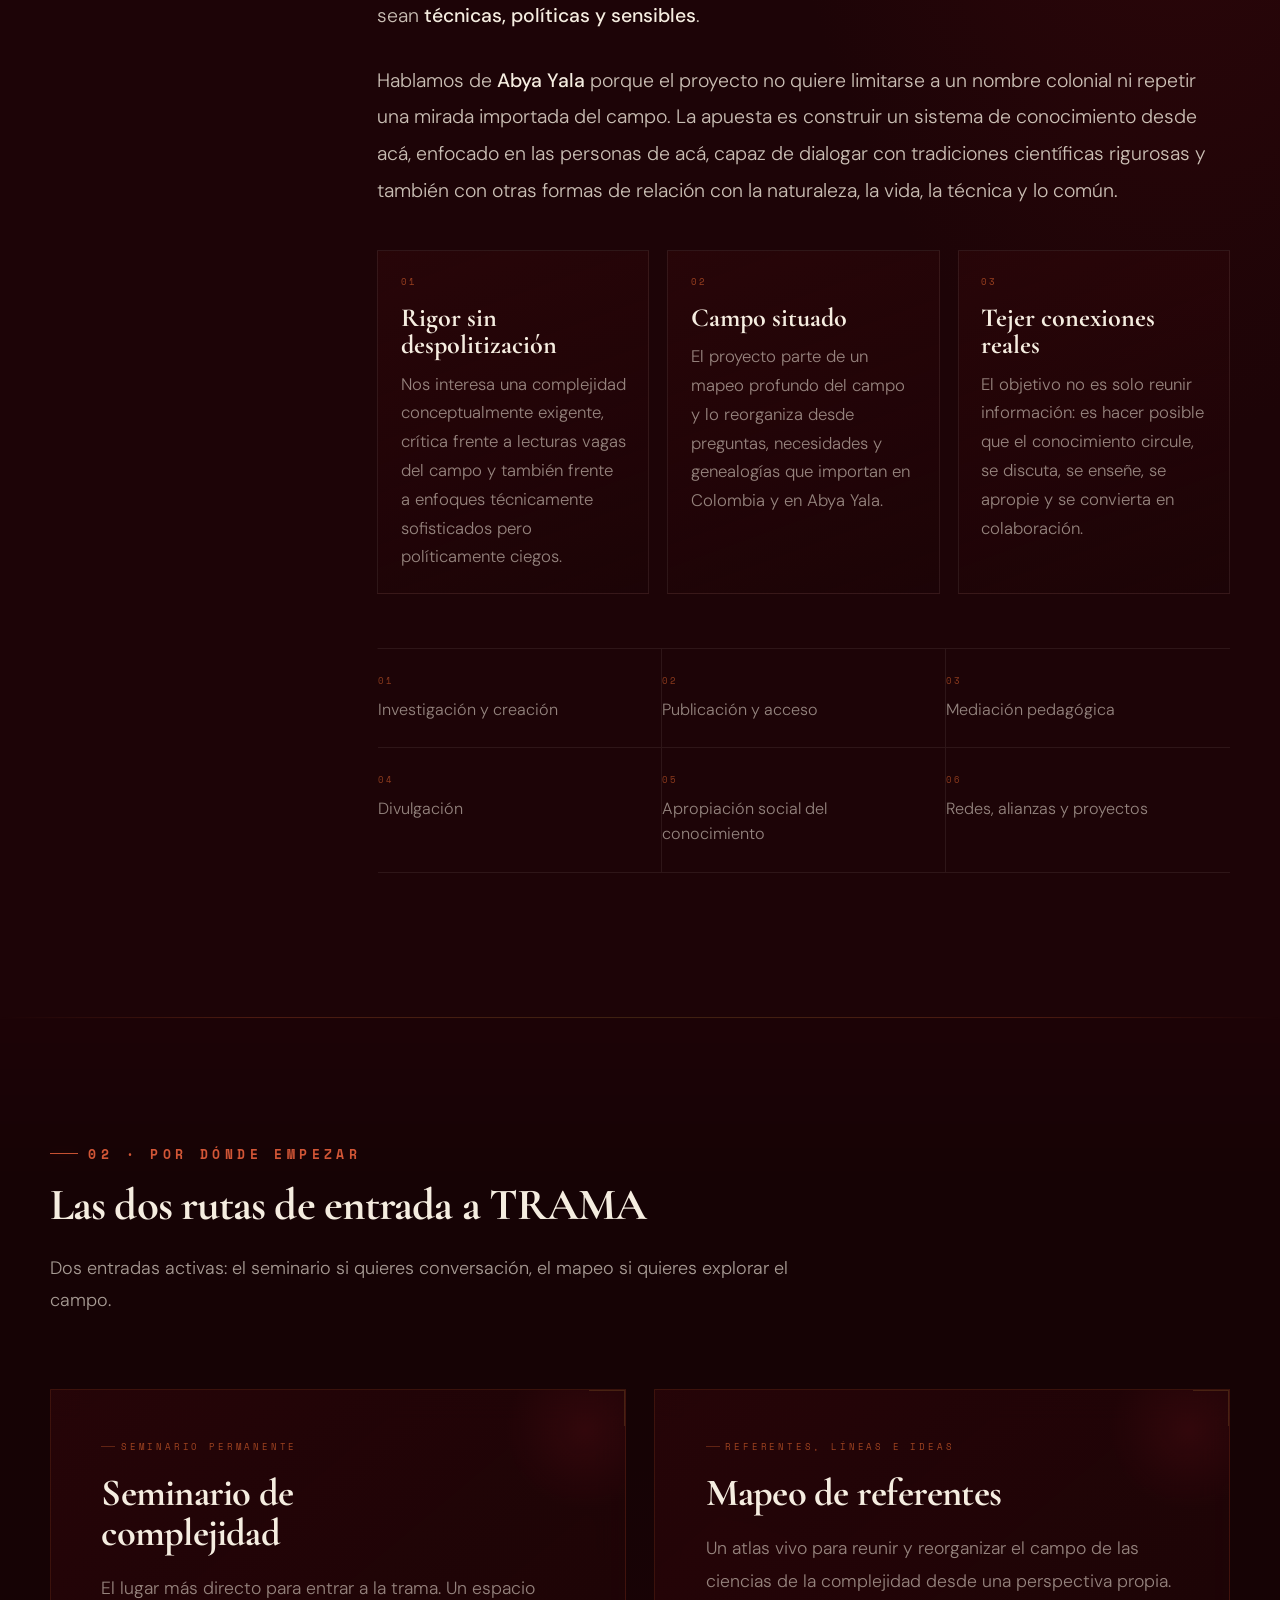
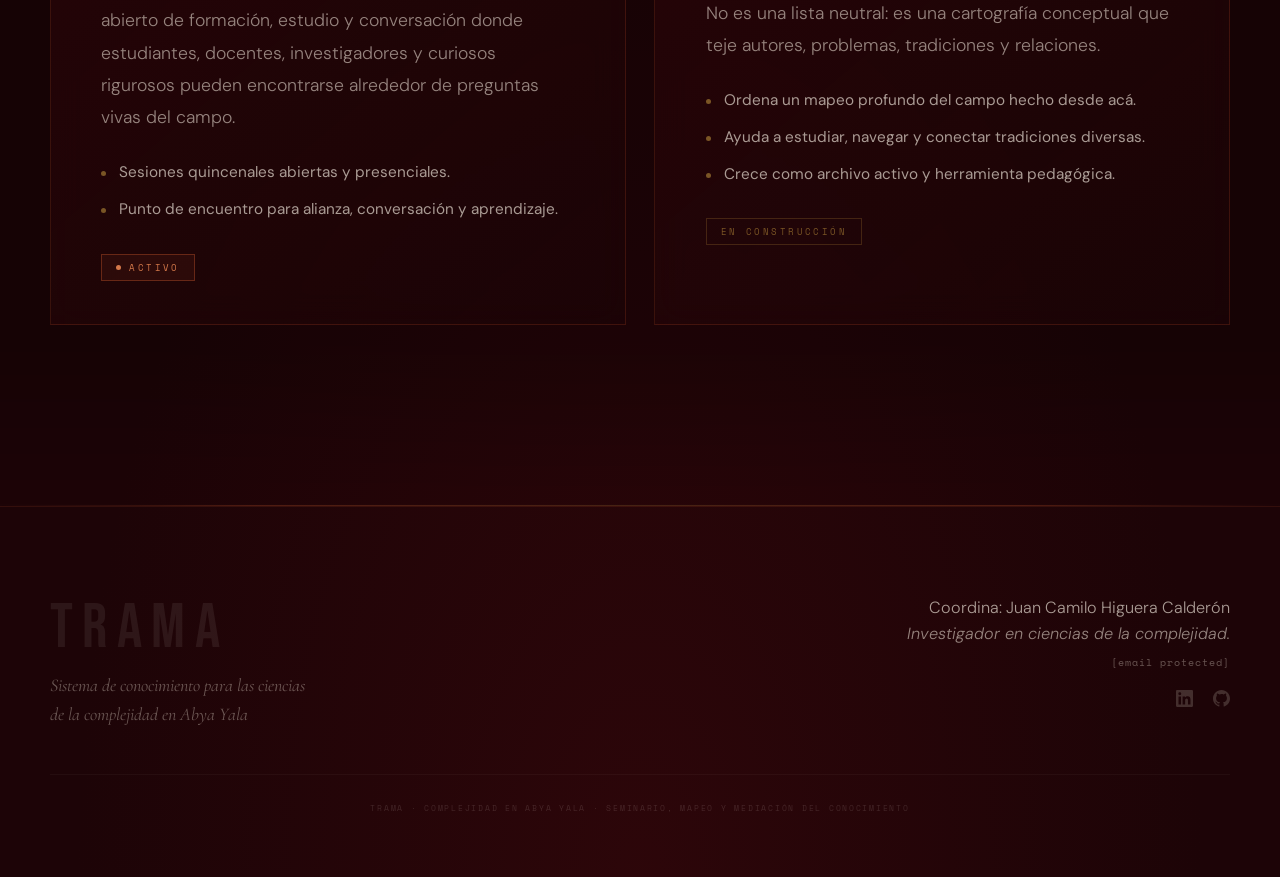
==== commit 4e5ad206: "Add files via upload" ====
--- a/index.html
+++ b/index.html
@@ -1414,7 +1414,8 @@
         </p>
       </div>
       <div class="footer__right">
-        <p class="footer__name">Juan Camilo Higuera Calderón</p>
+        <p class="footer__name">Coordina: Juan Camilo Higuera Calderón</p>
+        <p class="footer__name" style="font-style:italic; color: var(--cream-55); margin-top: 0.15rem;">Investigador en ciencias de la complejidad.</p>
         <a href="/cdn-cgi/l/email-protection#3a504f5b54595b5253595b7a5d575b535614595557" class="footer__email"><span class="__cf_email__" data-cfemail="dab0afbbb4b9bbb2b3b9bb9abdb7bbb3b6f4b9b5b7">[email&#160;protected]</span></a>
         <div class="footer__socials">
           <a href="https://www.linkedin.com/in/jchiguerac/" target="_blank" rel="noopener noreferrer" aria-label="LinkedIn">
@@ -1435,7 +1436,117 @@
     </div>
   </footer>
 
-  <script data-cfasync="false" src="/cdn-cgi/scripts/5c5dd728/cloudflare-static/email-decode.min.js"></script><script src="assets/js/red-animada.js"></script>
+  <script data-cfasync="false" src="/cdn-cgi/scripts/5c5dd728/cloudflare-static/email-decode.min.js"></script>
+  <script>
+    function tramaNetwork(canvasId, opts) {
+      opts = opts || {};
+      const cv = document.getElementById(canvasId);
+      if (!cv) return;
+      const ctx = cv.getContext('2d');
+
+      const PALETTES = {
+        dark: [
+          [92,  16,  21],
+          [140, 26,  32],
+          [200, 88,  42],
+          [212, 168, 67],
+        ],
+      };
+
+      const COLS       = PALETTES[opts.palette] || PALETTES.dark;
+      const N          = opts.density   || 80;
+      const MAX        = opts.maxDist   || 140;
+      const HUB_CHANCE = opts.hubChance || 0.14;
+      const SPD        = opts.speed     || 0.003;
+
+      function resize() {
+        const p = cv.parentElement;
+        cv.width  = p ? p.offsetWidth  : window.innerWidth;
+        cv.height = p ? p.offsetHeight : window.innerHeight;
+      }
+      resize();
+
+      let seed = 77;
+      function rng() {
+        seed = (seed * 16807) % 2147483647;
+        return (seed - 1) / 2147483646;
+      }
+
+      let pts = [];
+
+      function init() {
+        seed = 77;
+        pts = [];
+        for (let i = 0; i < N; i++) {
+          pts.push({
+            x:   rng() * cv.width,
+            y:   rng() * cv.height,
+            vx:  (rng() - 0.5) * SPD * 110,
+            vy:  (rng() - 0.5) * SPD * 110,
+            r:   1.0 + rng() * 2.2,
+            c:   Math.floor(rng() * COLS.length),
+            hub: rng() < HUB_CHANCE,
+          });
+        }
+      }
+      init();
+
+      function frame() {
+        ctx.clearRect(0, 0, cv.width, cv.height);
+
+        for (const p of pts) {
+          p.x += p.vx;
+          p.y += p.vy;
+          if (p.x < -40)            p.x = cv.width  + 40;
+          if (p.x > cv.width  + 40) p.x = -40;
+          if (p.y < -40)            p.y = cv.height + 40;
+          if (p.y > cv.height + 40) p.y = -40;
+        }
+
+        for (let i = 0; i < pts.length; i++) {
+          for (let j = i + 1; j < pts.length; j++) {
+            const a = pts[i], b = pts[j];
+            const dx = a.x - b.x, dy = a.y - b.y;
+            const d  = Math.sqrt(dx * dx + dy * dy);
+            if (d < MAX) {
+              const [r, g, bv] = COLS[a.c];
+              ctx.beginPath();
+              ctx.moveTo(a.x, a.y);
+              ctx.lineTo(b.x, b.y);
+              ctx.strokeStyle = `rgba(${r},${g},${bv},${(1 - d / MAX) * 0.26})`;
+              ctx.lineWidth   = a.hub || b.hub ? 1 : 0.78;
+              ctx.stroke();
+            }
+          }
+        }
+
+        for (const p of pts) {
+          const [r, g, bv] = COLS[p.c];
+          const glow = ctx.createRadialGradient(p.x, p.y, 0, p.x, p.y, p.hub ? 14 : 8);
+          glow.addColorStop(0, `rgba(${r},${g},${bv},${p.hub ? 0.48 : 0.28})`);
+          glow.addColorStop(1, `rgba(${r},${g},${bv},0)`);
+          ctx.beginPath();
+          ctx.arc(p.x, p.y, p.hub ? 14 : 8, 0, Math.PI * 2);
+          ctx.fillStyle = glow;
+          ctx.fill();
+
+          ctx.beginPath();
+          ctx.arc(p.x, p.y, p.r + (p.hub ? 0.8 : 0), 0, Math.PI * 2);
+          ctx.fillStyle = `rgba(${r},${g},${bv},${p.hub ? 0.76 : 0.40})`;
+          ctx.fill();
+        }
+
+        requestAnimationFrame(frame);
+      }
+      frame();
+
+      let rt;
+      window.addEventListener('resize', () => {
+        clearTimeout(rt);
+        rt = setTimeout(() => { resize(); init(); }, 200);
+      }, { passive: true });
+    }
+  </script>
   <script>
     (function bgNet() {
       const cv = document.getElementById('bg-canvas');
@@ -1481,7 +1592,6 @@
           });
         }
         rebuildNeighbors();
-        initSpider();
       }
 
       function rebuildNeighbors() {
@@ -1519,127 +1629,6 @@
         const list = neighbors[index] || [];
         if (!list.length) return index;
         return list[Math.floor(rng() * list.length)];
-      }
-
-      const spider = {
-        nodeIndex: 0,
-        nextIndex: 0,
-        x: 0,
-        y: 0,
-        fromX: 0,
-        fromY: 0,
-        toX: 0,
-        toY: 0,
-        t: 0,
-        speed: 0.0018,
-        rest: 80,
-        size: 3.8,
-      };
-
-      function initSpider() {
-        const index = Math.floor(rng() * pts.length);
-        spider.nodeIndex = index;
-        spider.nextIndex = pickNeighbor(index);
-        spider.x = pts[index].x;
-        spider.y = pts[index].y;
-        spider.fromX = spider.x;
-        spider.fromY = spider.y;
-        spider.toX = pts[spider.nextIndex].x;
-        spider.toY = pts[spider.nextIndex].y;
-        spider.t = 0;
-        spider.speed = 0.0015 + rng() * 0.0021;
-        spider.rest = 100 + rng() * 120;
-        spider.size = 3.7 + rng() * 0.7;
-      }
-
-      function setSpiderTarget() {
-        spider.nodeIndex = findClosestNode(spider.x, spider.y);
-        spider.nextIndex = pickNeighbor(spider.nodeIndex);
-        spider.fromX = spider.x;
-        spider.fromY = spider.y;
-        spider.toX = pts[spider.nextIndex].x;
-        spider.toY = pts[spider.nextIndex].y;
-        spider.t = 0;
-        spider.speed = 0.0016 + rng() * 0.0023;
-        spider.rest = 120 + rng() * 240;
-        spider.size = 3.7 + rng() * 0.85;
-      }
-
-      function easeInOut(t) {
-        return t < 0.5 ? 4 * t * t * t : 1 - Math.pow(-2 * t + 2, 3) / 2;
-      }
-
-      function drawSpider() {
-        if (spider.rest > 0) {
-          spider.rest -= 1;
-        } else {
-          spider.t += spider.speed;
-          if (spider.t >= 1) {
-            spider.x = spider.toX;
-            spider.y = spider.toY;
-            setSpiderTarget();
-          } else {
-            const et = easeInOut(spider.t);
-            spider.x = spider.fromX + (spider.toX - spider.fromX) * et;
-            spider.y = spider.fromY + (spider.toY - spider.fromY) * et + Math.sin(et * Math.PI * 2) * 3.4;
-          }
-        }
-
-        const size = spider.size * (window.innerWidth < 700 ? 0.84 : 1);
-        const bob = Math.sin(performance.now() * 0.006) * 0.8;
-        const x = spider.x;
-        const y = spider.y + bob;
-
-        ctx.beginPath();
-        ctx.moveTo(spider.fromX, spider.fromY);
-        ctx.lineTo(x, y);
-        ctx.strokeStyle = 'rgba(255, 224, 228, 0.18)';
-        ctx.lineWidth = 0.9;
-        ctx.stroke();
-
-        const spiderGlow = ctx.createRadialGradient(x, y, 0, x, y, 18 * size);
-        spiderGlow.addColorStop(0, 'rgba(255,181,190,0.16)');
-        spiderGlow.addColorStop(1, 'rgba(255,181,190,0)');
-        ctx.beginPath();
-        ctx.arc(x, y, 18 * size, 0, Math.PI * 2);
-        ctx.fillStyle = spiderGlow;
-        ctx.fill();
-
-        ctx.save();
-        ctx.translate(x, y);
-
-        ctx.strokeStyle = 'rgba(255, 222, 227, 0.62)';
-        ctx.lineWidth = 0.9;
-        for (let i = -1; i <= 1; i += 2) {
-          for (let j = 0; j < 4; j++) {
-            const offsetY = (-3 + j * 2.05) * size * 0.34;
-            const spread = (5.2 + j * 0.65) * size;
-            const rise = (3.2 - j * 0.52) * size * i;
-            ctx.beginPath();
-            ctx.moveTo(0, offsetY);
-            ctx.lineTo(spread * i * 0.5, offsetY + rise * 0.28);
-            ctx.lineTo(spread * i, offsetY + rise);
-            ctx.stroke();
-          }
-        }
-
-        ctx.beginPath();
-        ctx.ellipse(0, 0.8 * size, 2.8 * size, 3.8 * size, 0, 0, Math.PI * 2);
-        ctx.fillStyle = 'rgba(28, 0, 6, 0.96)';
-        ctx.fill();
-
-        ctx.beginPath();
-        ctx.arc(0, -2.2 * size, 2.1 * size, 0, Math.PI * 2);
-        ctx.fillStyle = 'rgba(48, 0, 10, 0.96)';
-        ctx.fill();
-
-        ctx.beginPath();
-        ctx.arc(-0.72 * size, -2.5 * size, 0.45 * size, 0, Math.PI * 2);
-        ctx.arc(0.72 * size, -2.5 * size, 0.45 * size, 0, Math.PI * 2);
-        ctx.fillStyle = 'rgba(255, 182, 192, 0.76)';
-        ctx.fill();
-
-        ctx.restore();
       }
 
       init();
@@ -1689,7 +1678,6 @@
           ctx.fill();
         }
 
-        drawSpider();
         requestAnimationFrame(frame);
       }
       frame();
@@ -1890,4 +1878,12 @@
 
     const io = new IntersectionObserver(
       entries => entries.forEach(e => {
-        if (e+        if (e.isIntersecting) e.target.classList.add('in');
+      }),
+      { threshold: 0.12 }
+    );
+    document.querySelectorAll('.reveal').forEach(el => io.observe(el));
+
+  </script>
+</body>
+</html>
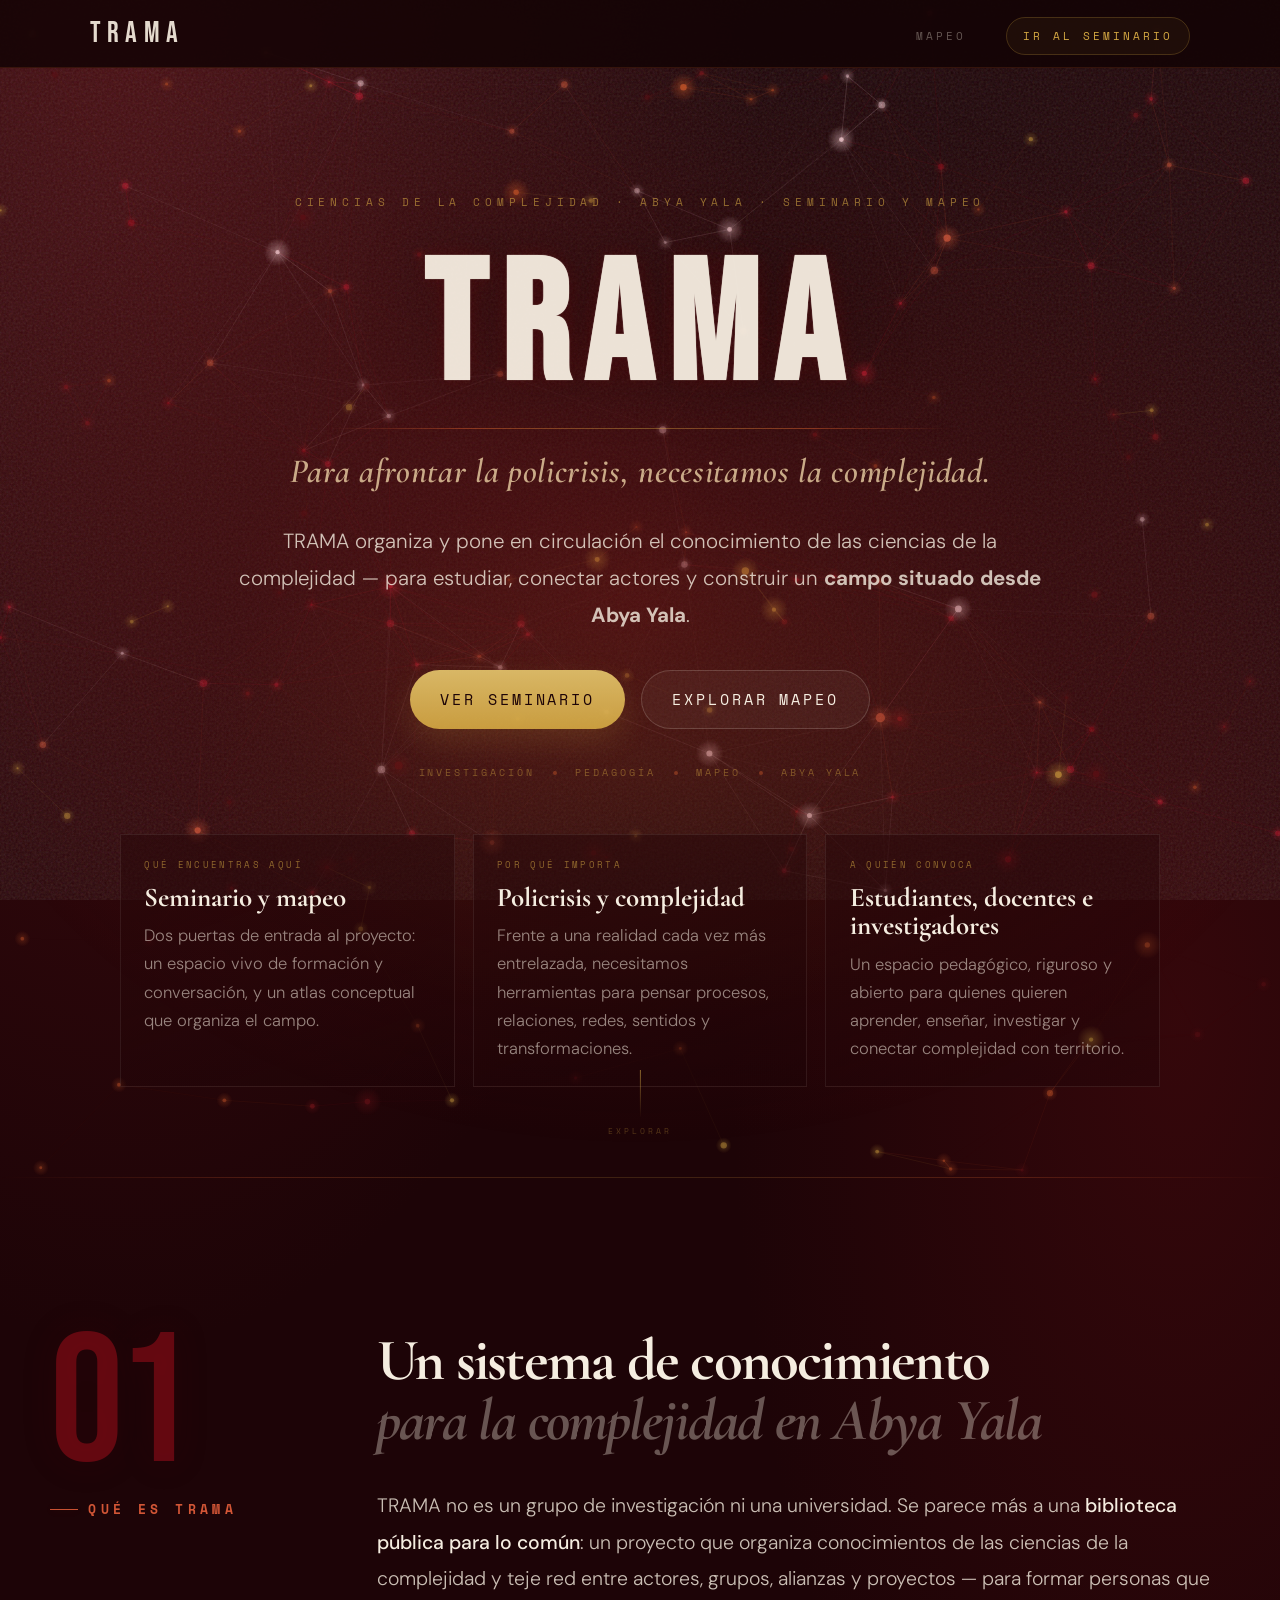
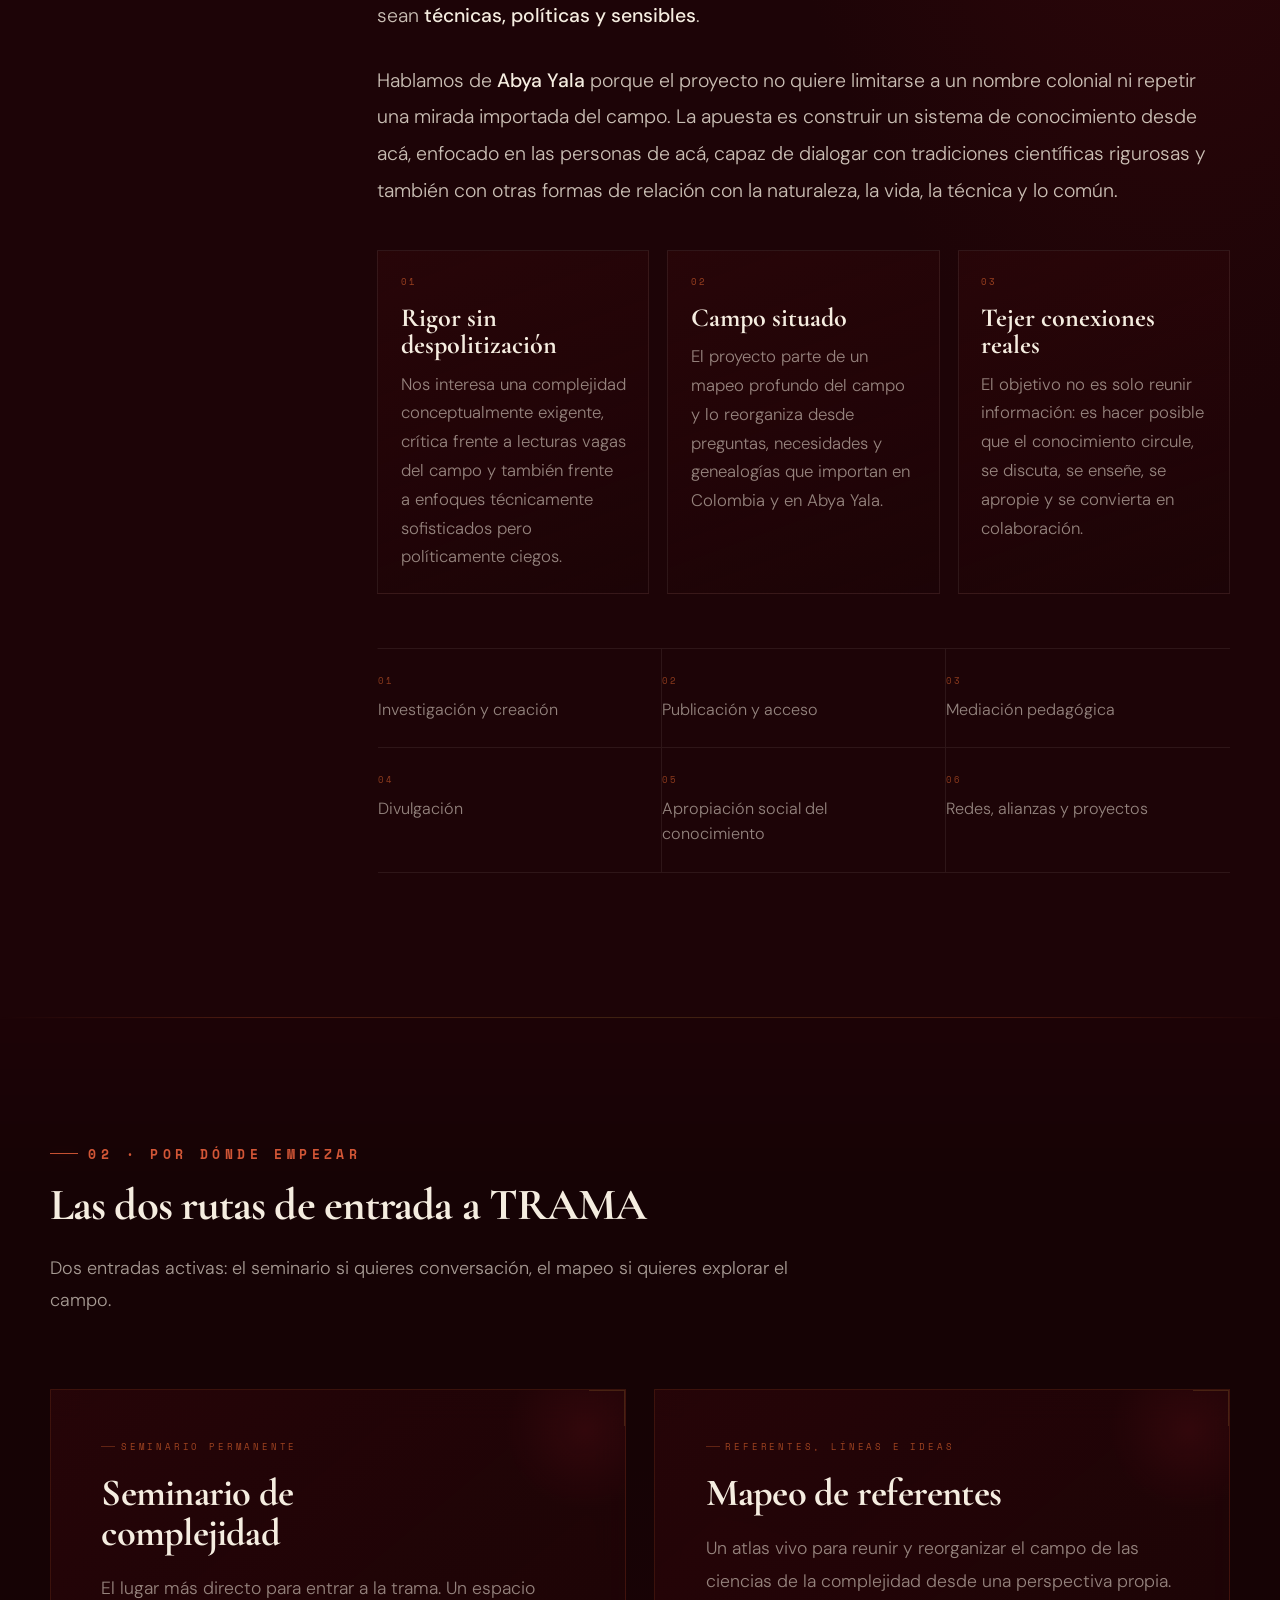
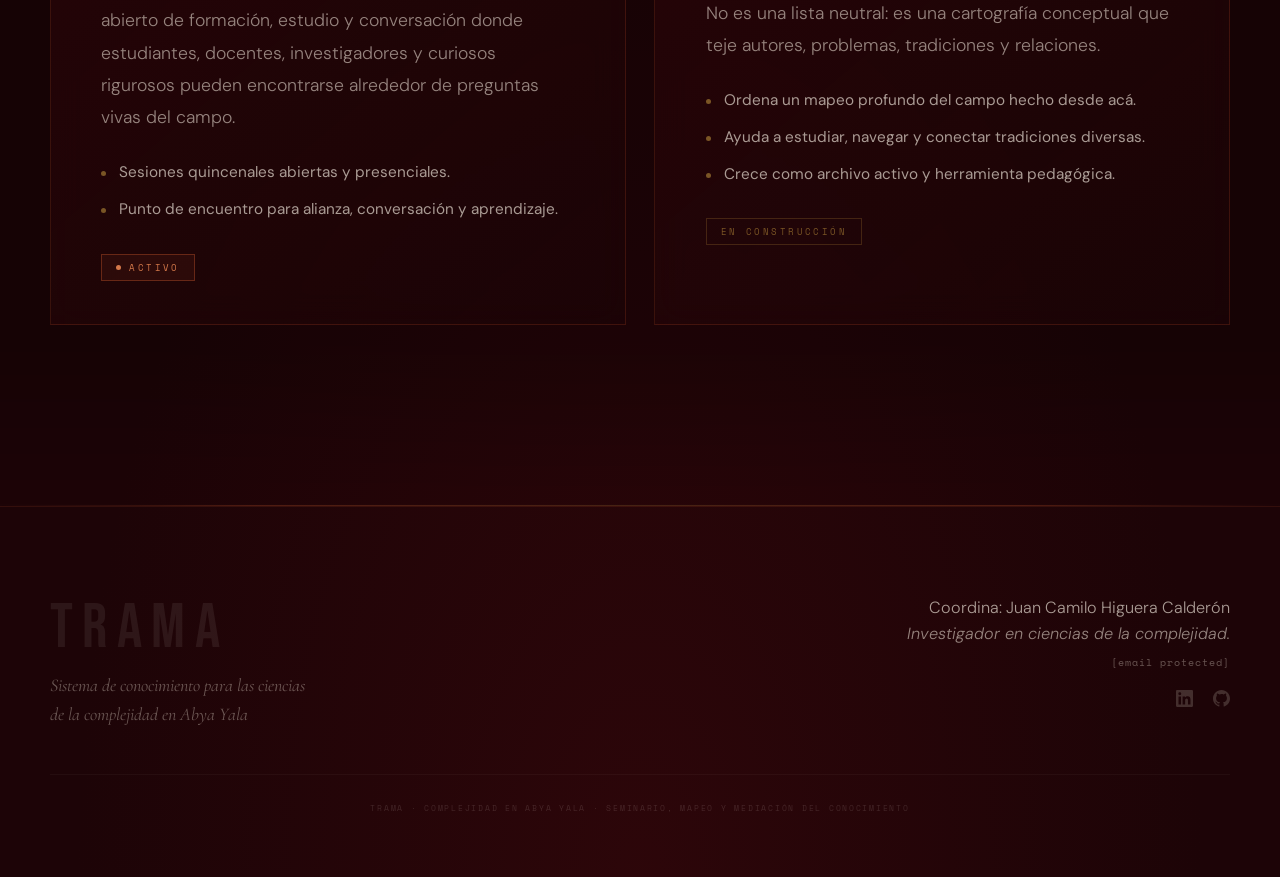
==== commit 9e3bd065: "Update index.html" ====
--- a/index.html
+++ b/index.html
@@ -1198,7 +1198,7 @@
       <a href="index.html" class="nav__brand" aria-label="TRAMA — Inicio">TRAMA</a>
       <ul class="nav__links">
         <li><a href="mapeo/index.html">Mapeo</a></li>
-        <li><a href="seminario/index.html" class="nav__cta">Ir al seminario</a></li>
+        <li><a href="seminario/central_seminarios.html" class="nav__cta">Ir al seminario</a></li>
       </ul>
     </div>
   </nav>
@@ -1228,7 +1228,7 @@
       </p>
 
       <div class="hero__actions">
-        <a href="seminario/index.html" class="btn btn--primary">Ver seminario</a>
+        <a href="seminario/central_seminarios.html" class="btn btn--primary">Ver seminario</a>
         <a href="mapeo/index.html" class="btn btn--ghost">Explorar mapeo</a>
       </div>
 
@@ -1364,7 +1364,7 @@
         </div>
 
         <div class="cards">
-          <a href="seminario/index.html" class="card card--link reveal d1" aria-label="Ir al Seminario de Complejidad">
+          <a href="seminario/central_seminarios.html" class="card card--link reveal d1" aria-label="Ir al Seminario de Complejidad">
             <div class="card__corner" aria-hidden="true"></div>
             <svg class="card__arrow" viewBox="0 0 18 18" fill="none" stroke="currentColor" stroke-width="1.4" aria-hidden="true">
               <path d="M3 15L15 3M15 3H7M15 3v8"/>
@@ -1886,4 +1886,4 @@
 
   </script>
 </body>
-</html>+</html>
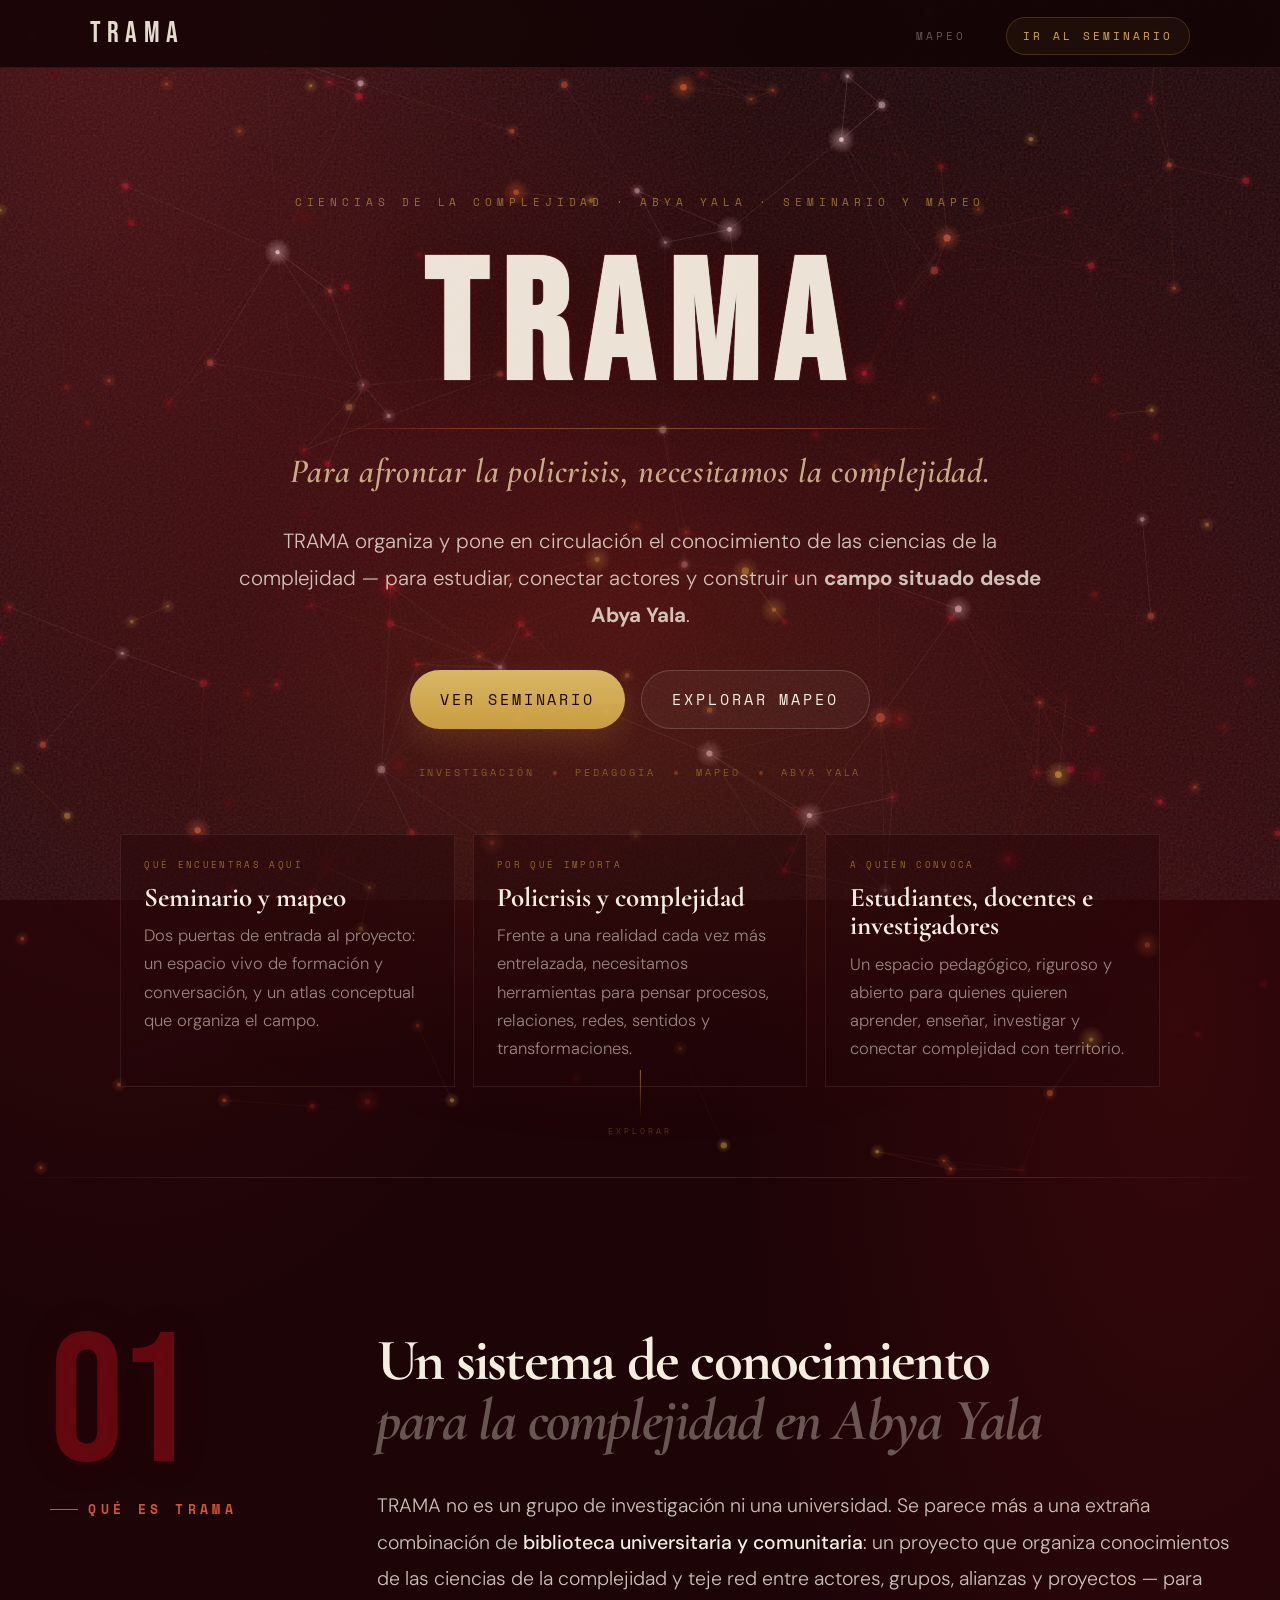
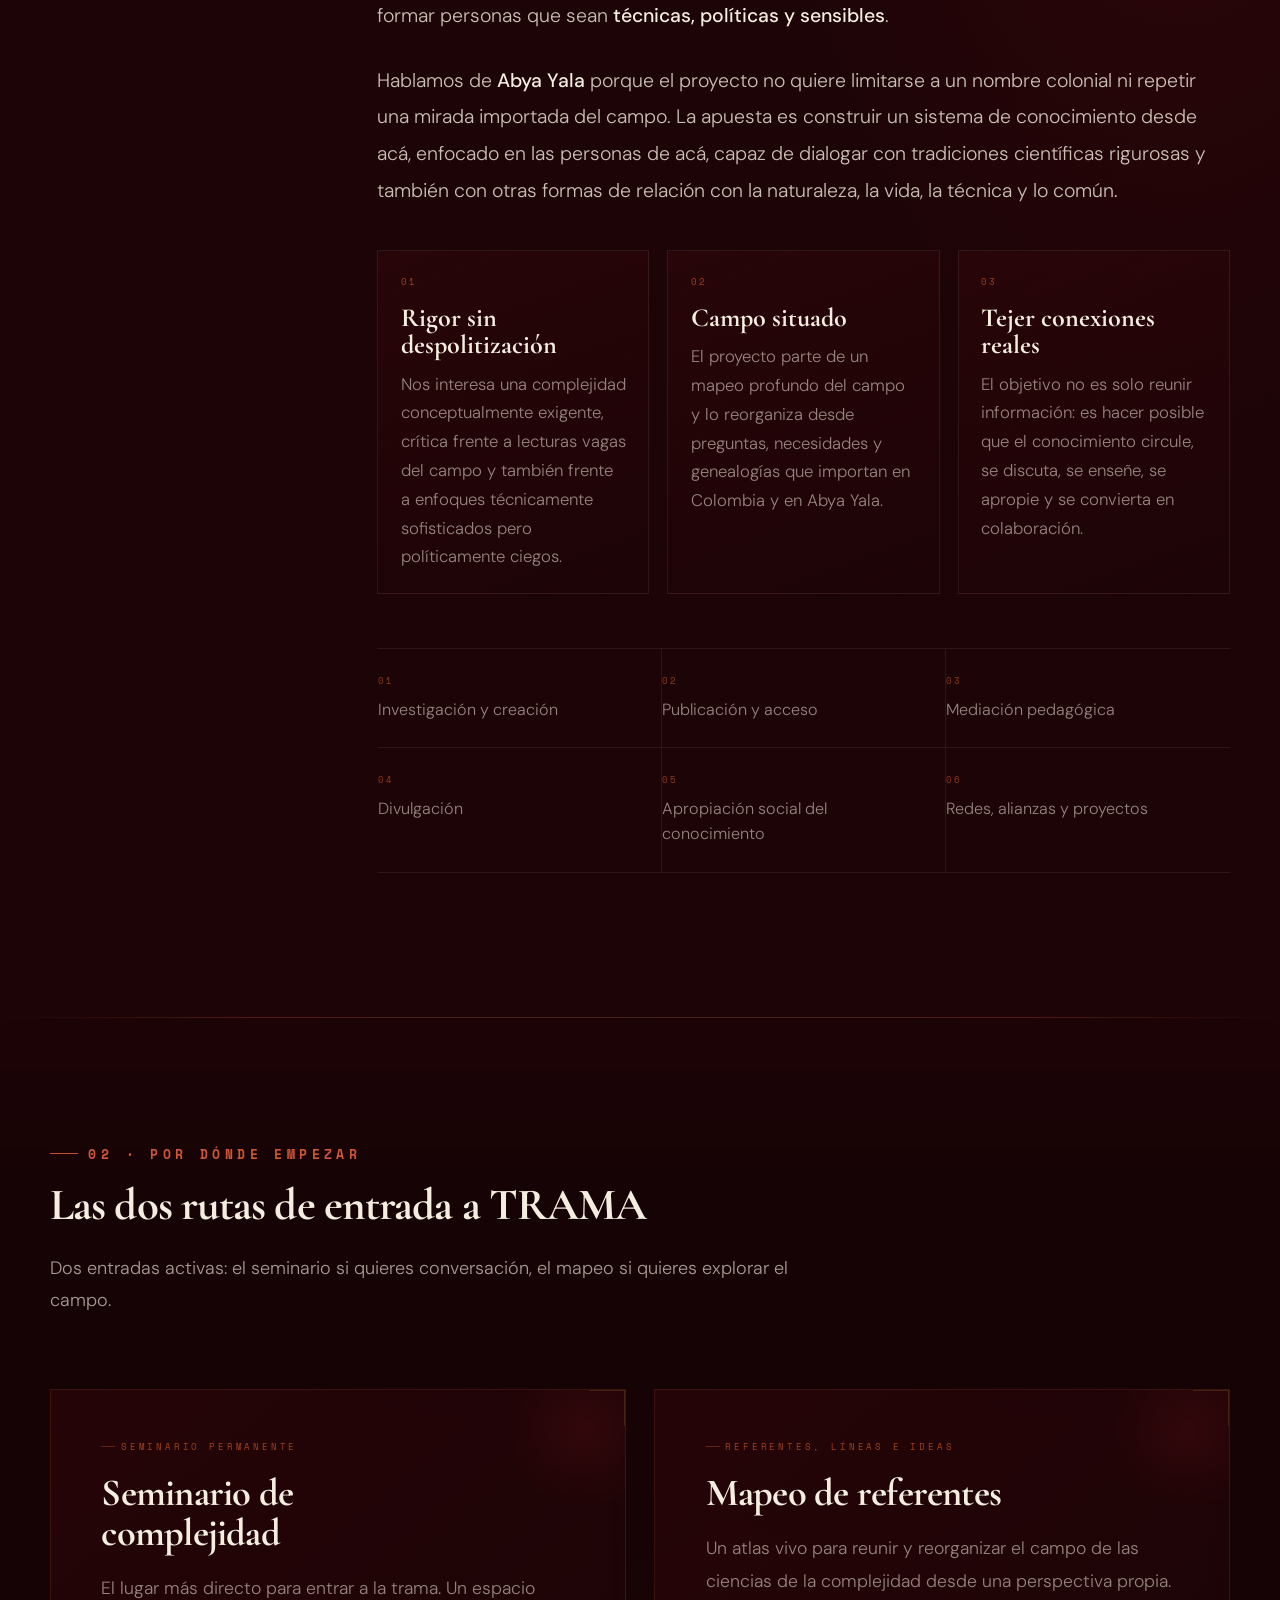
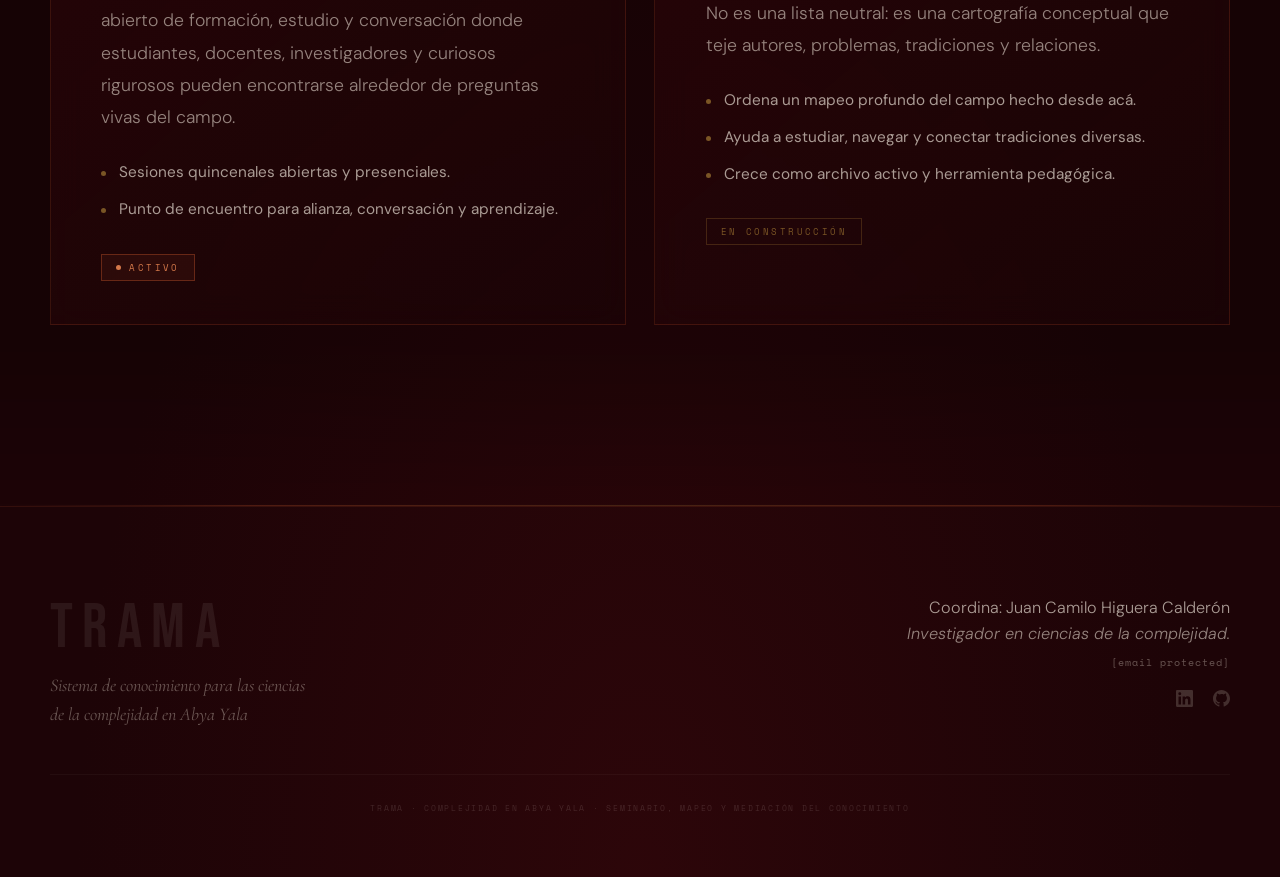
==== commit a7bf1b03: "Update index.html" ====
--- a/index.html
+++ b/index.html
@@ -1290,7 +1290,7 @@
           </h2>
 
           <p class="body-text reveal d1">
-            TRAMA no es un grupo de investigación ni una universidad. Se parece más a una <strong>biblioteca pública para lo común</strong>: un proyecto que organiza conocimientos de las ciencias de la complejidad y teje red entre actores, grupos, alianzas y proyectos — para formar personas que sean <strong>técnicas, políticas y sensibles</strong>.
+            TRAMA no es un grupo de investigación ni una universidad. Se parece más a una extraña combinación de <strong>biblioteca universitaria y comunitaria</strong>: un proyecto que organiza conocimientos de las ciencias de la complejidad y teje red entre actores, grupos, alianzas y proyectos — para formar personas que sean <strong>técnicas, políticas y sensibles</strong>.
           </p>
 
           <p class="body-text reveal d2">
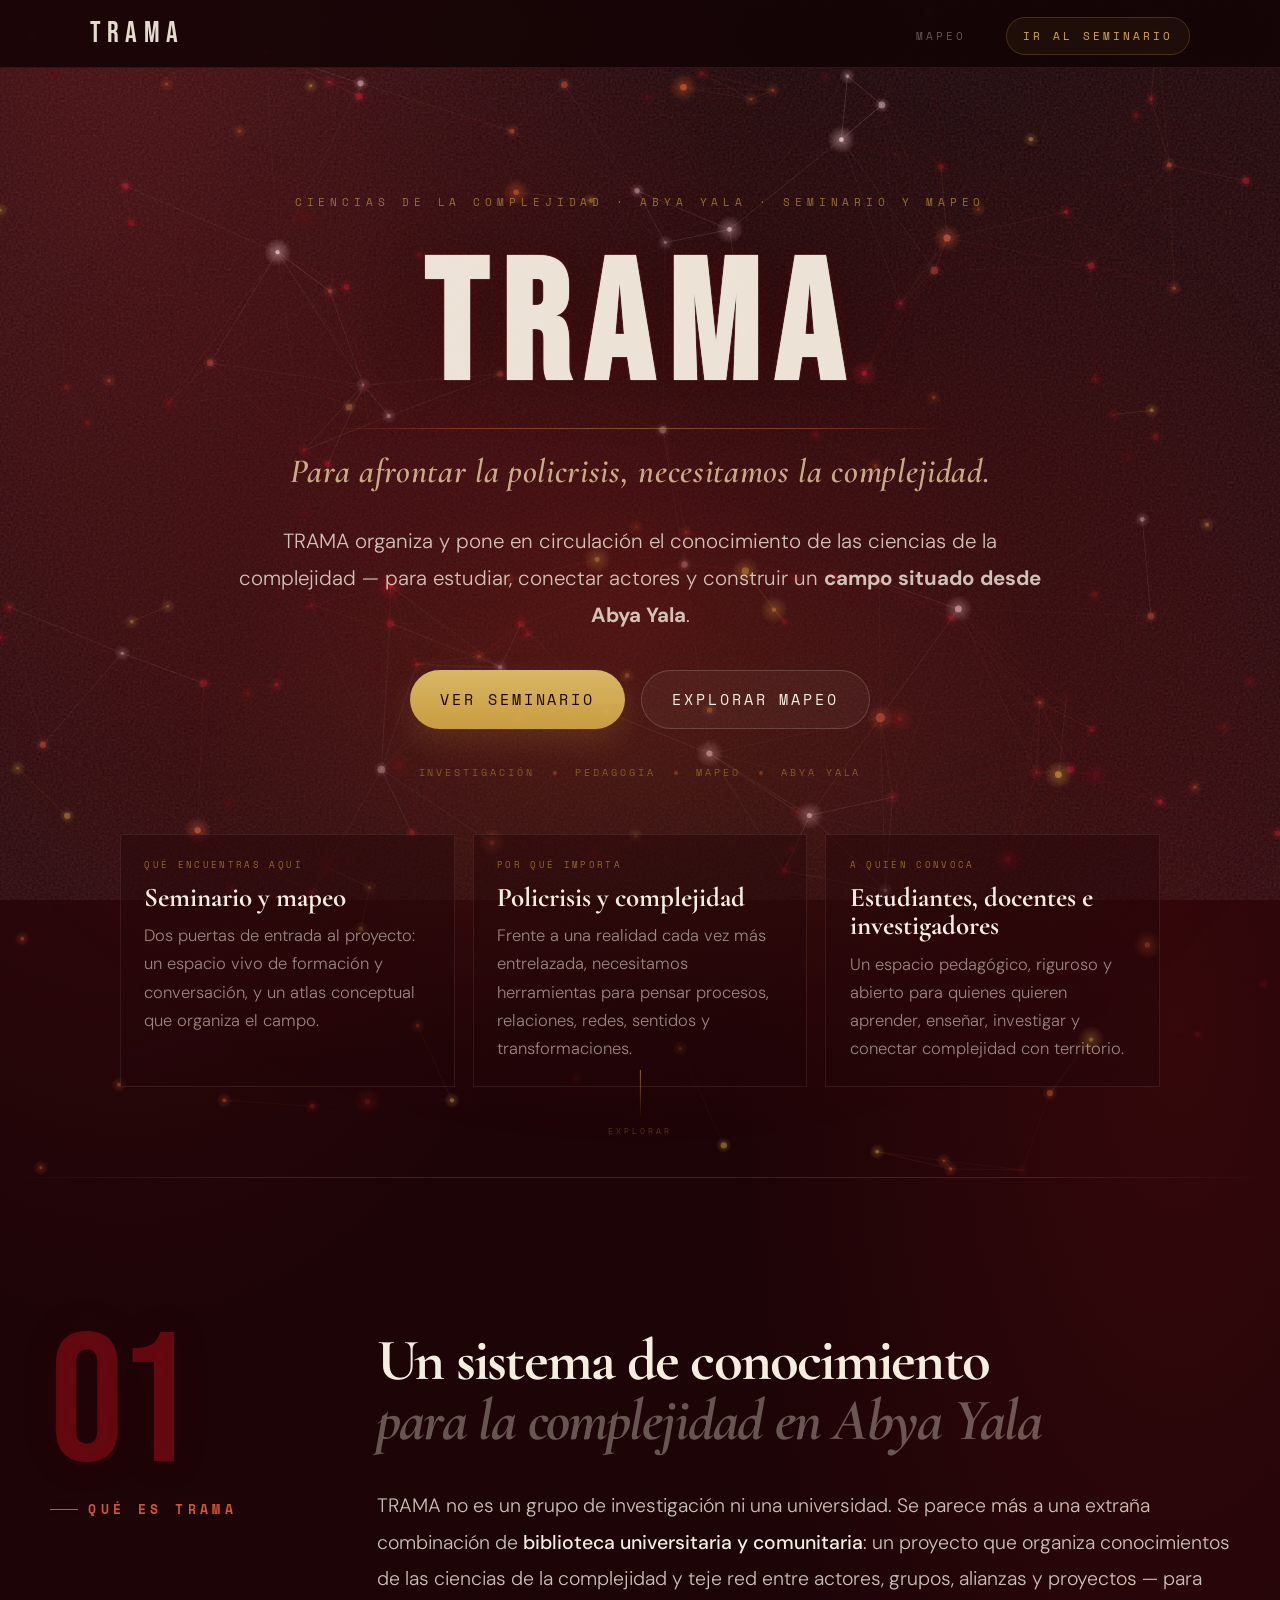
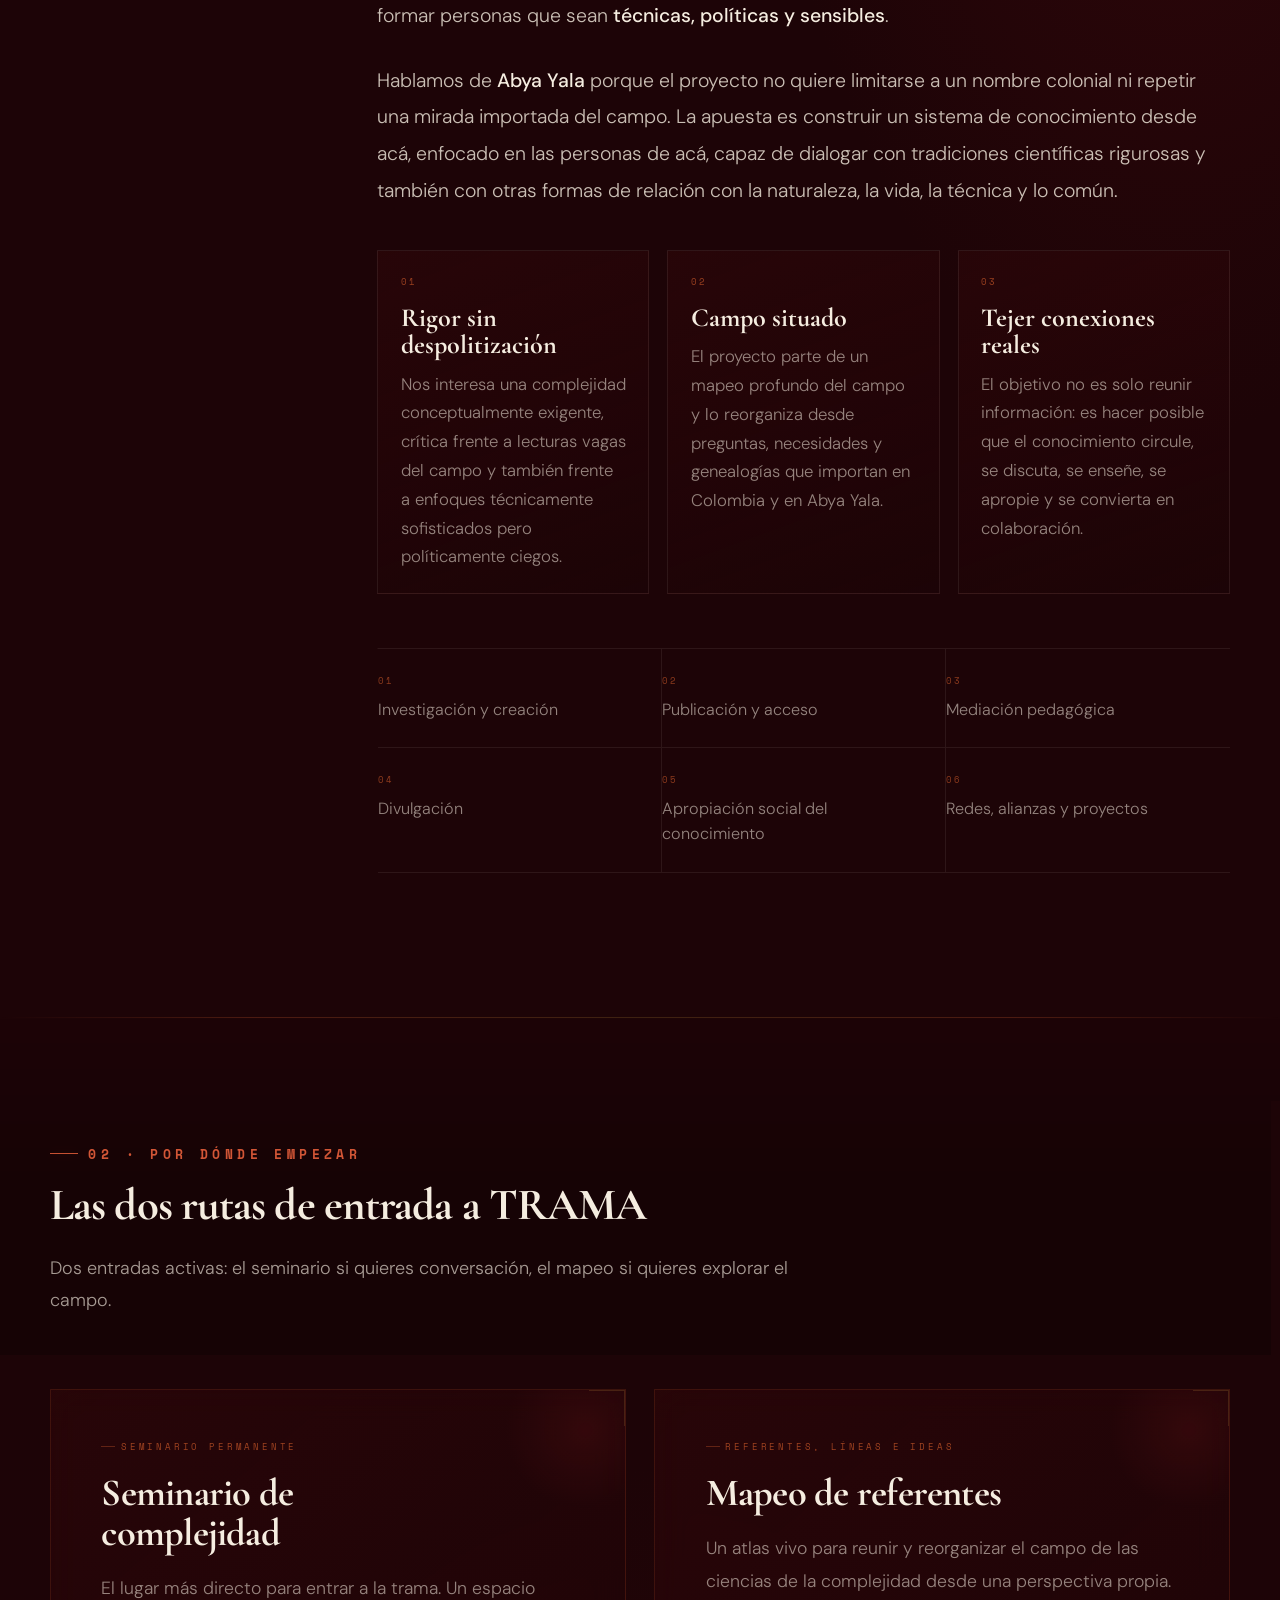
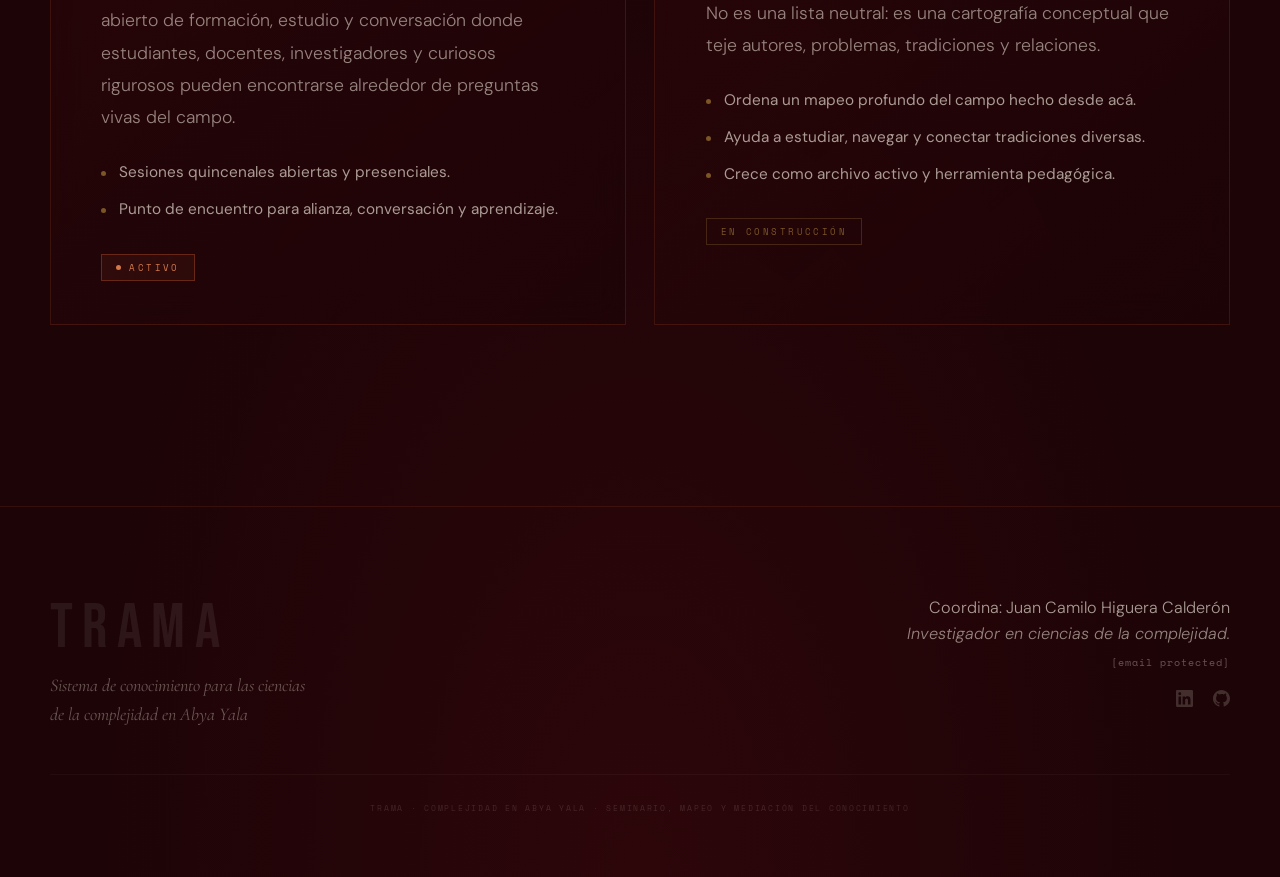
==== commit 1f60d398: "Update index.html" ====
--- a/index.html
+++ b/index.html
@@ -1198,7 +1198,7 @@
       <a href="index.html" class="nav__brand" aria-label="TRAMA — Inicio">TRAMA</a>
       <ul class="nav__links">
         <li><a href="mapeo/index.html">Mapeo</a></li>
-        <li><a href="seminario/central_seminarios.html" class="nav__cta">Ir al seminario</a></li>
+        <li><a href="seminario/index.html" class="nav__cta">Ir al seminario</a></li>
       </ul>
     </div>
   </nav>
@@ -1228,7 +1228,7 @@
       </p>
 
       <div class="hero__actions">
-        <a href="seminario/central_seminarios.html" class="btn btn--primary">Ver seminario</a>
+        <a href="seminario/index.html" class="btn btn--primary">Ver seminario</a>
         <a href="mapeo/index.html" class="btn btn--ghost">Explorar mapeo</a>
       </div>
 
@@ -1364,7 +1364,7 @@
         </div>
 
         <div class="cards">
-          <a href="seminario/central_seminarios.html" class="card card--link reveal d1" aria-label="Ir al Seminario de Complejidad">
+          <a href="seminario/index.html" class="card card--link reveal d1" aria-label="Ir al Seminario de Complejidad">
             <div class="card__corner" aria-hidden="true"></div>
             <svg class="card__arrow" viewBox="0 0 18 18" fill="none" stroke="currentColor" stroke-width="1.4" aria-hidden="true">
               <path d="M3 15L15 3M15 3H7M15 3v8"/>
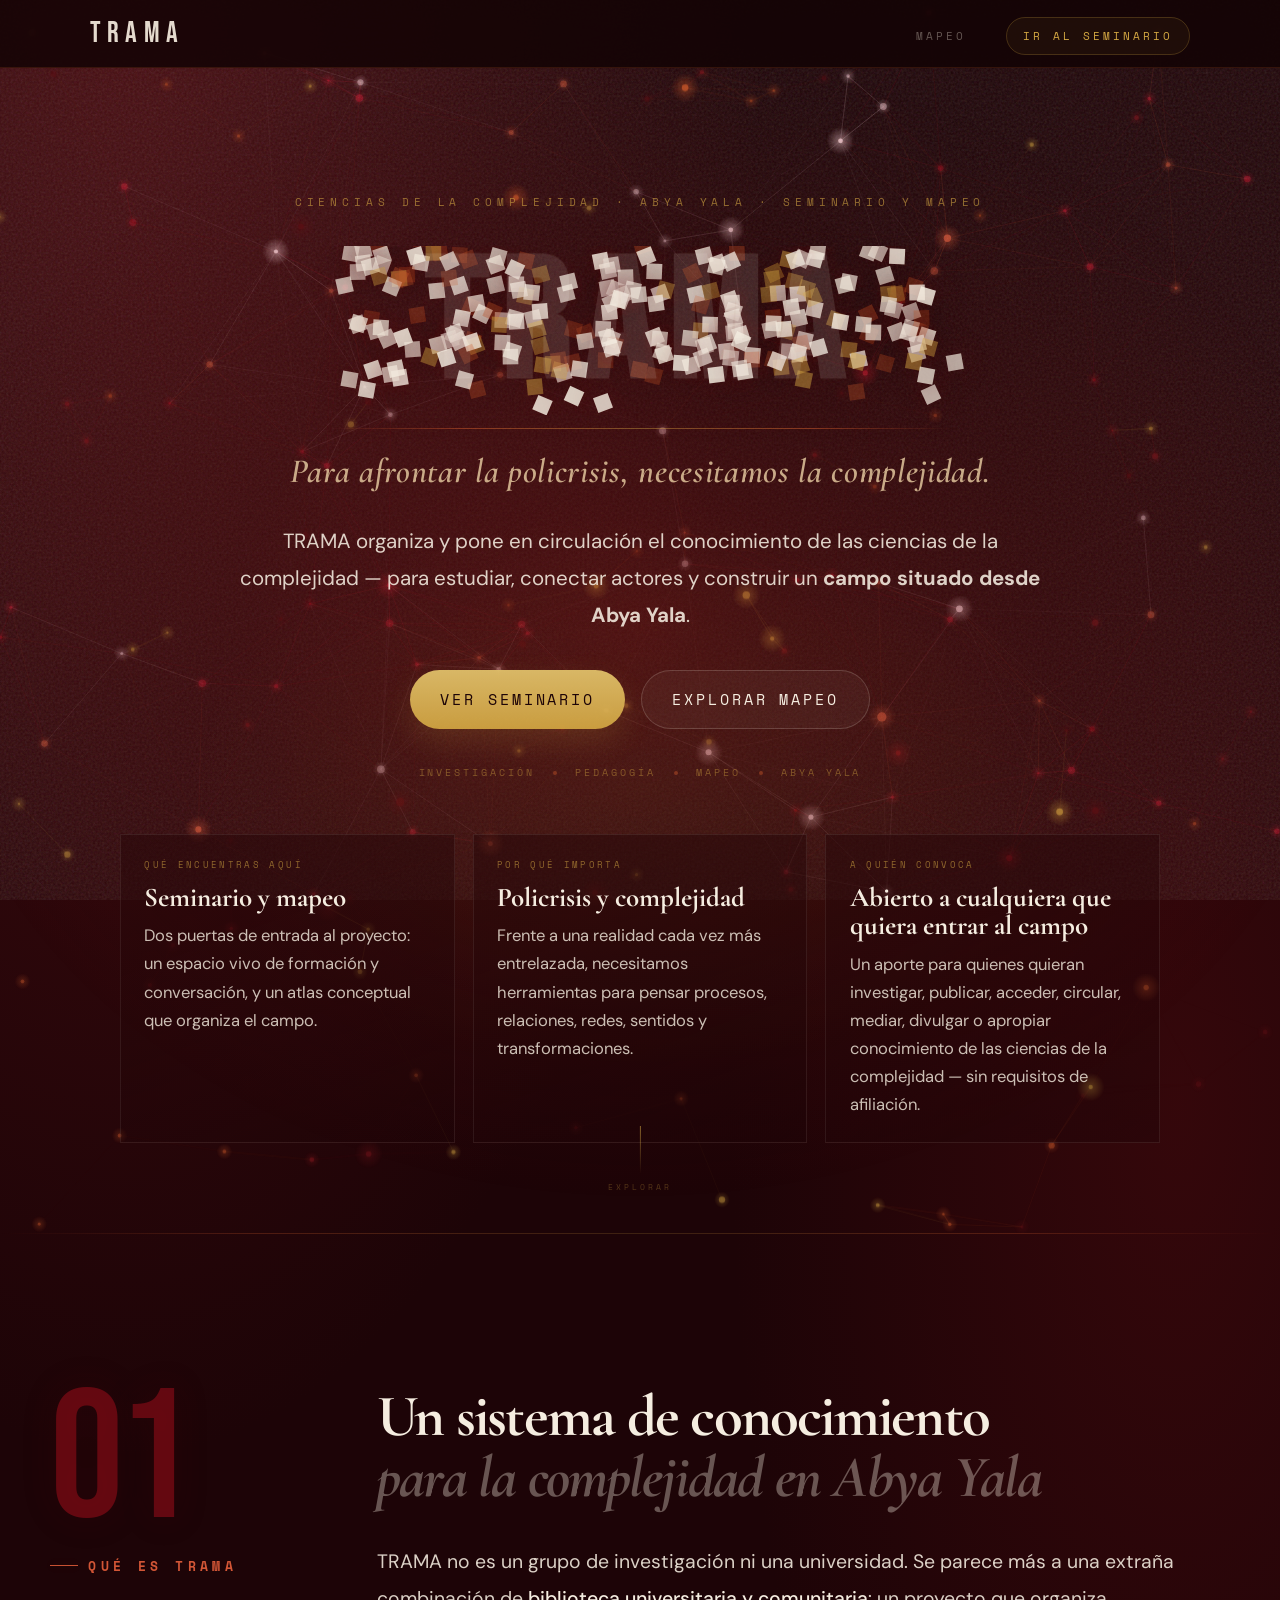
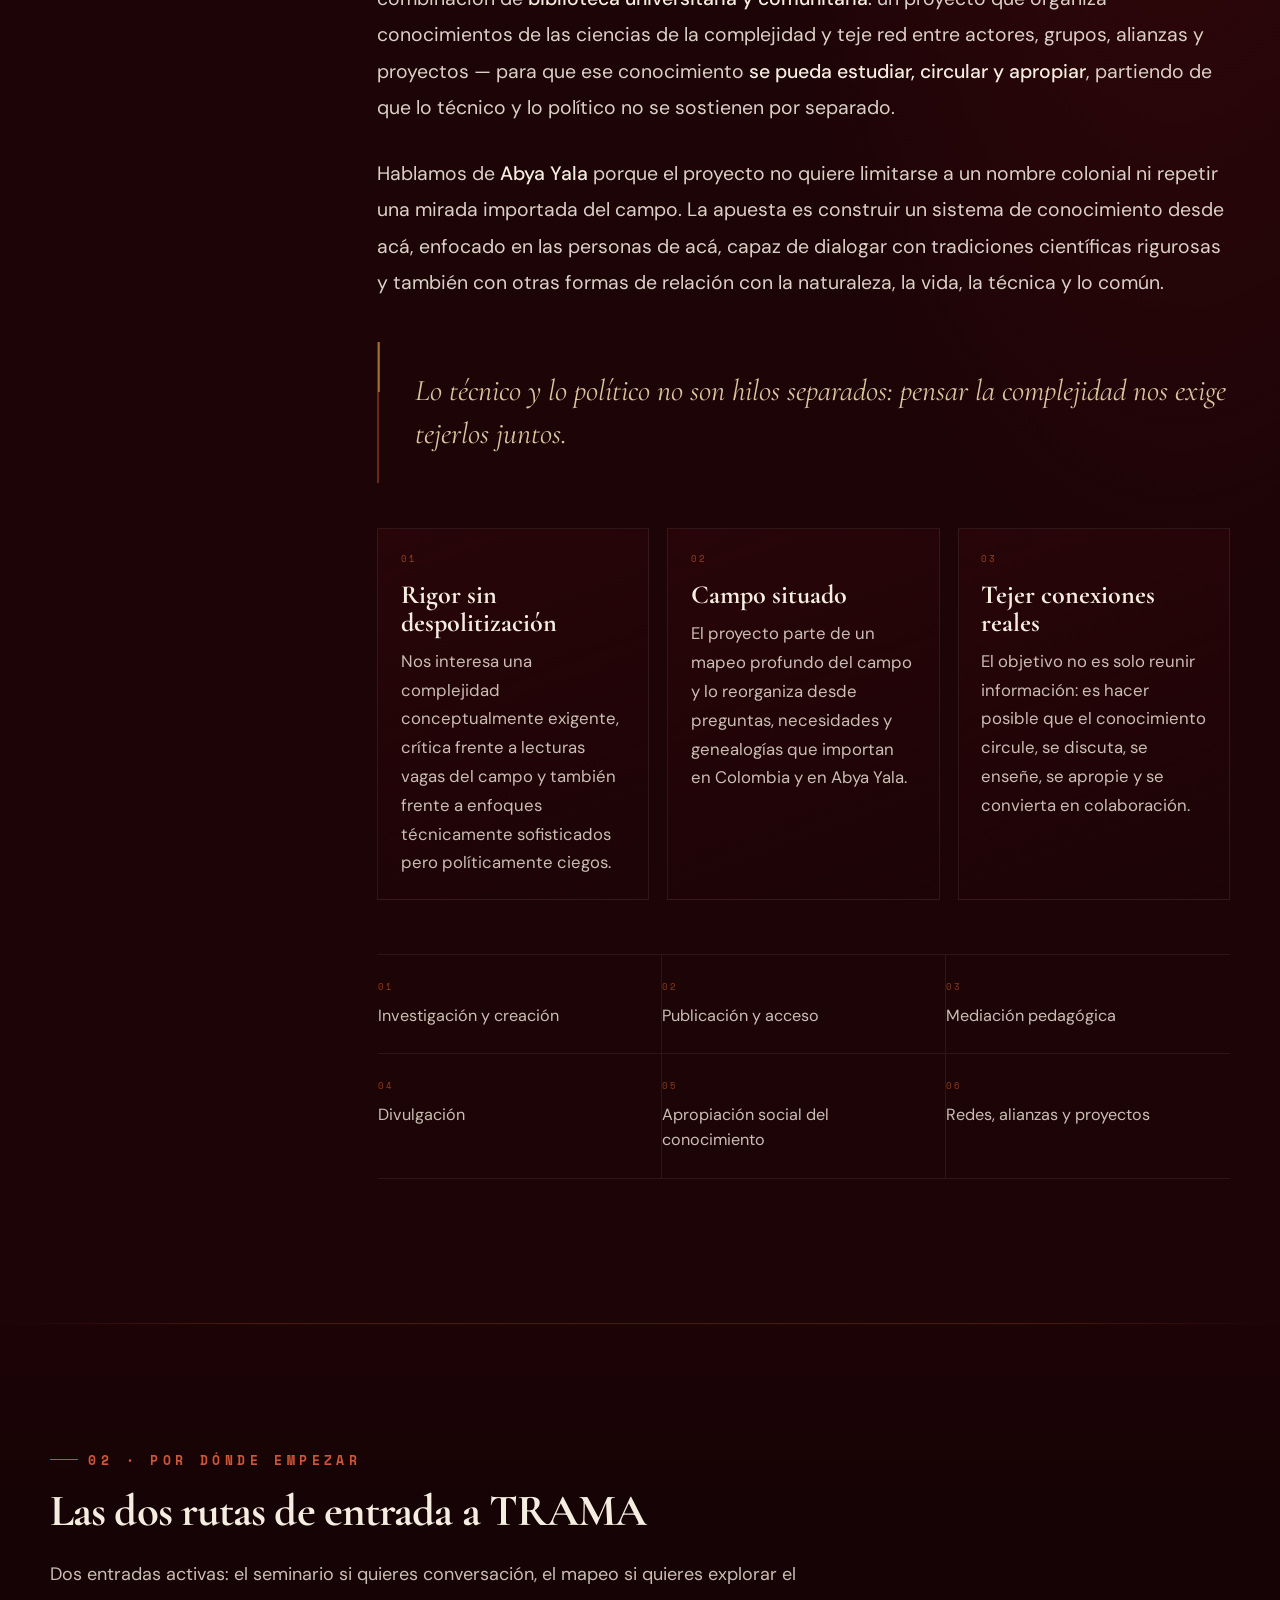
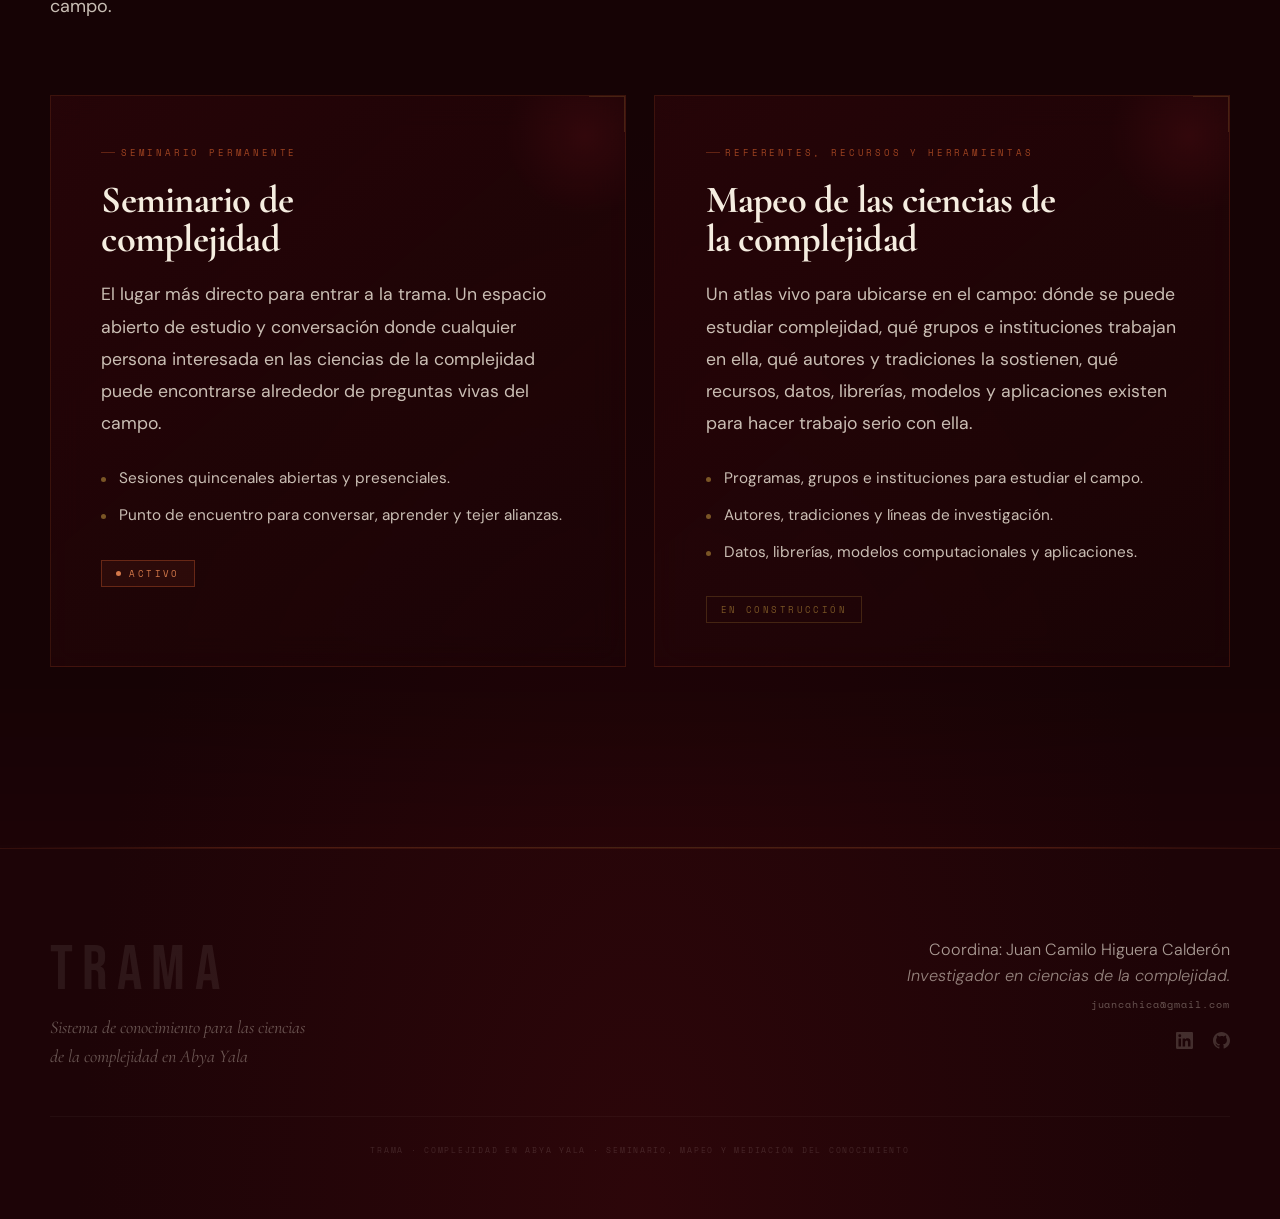
==== commit dfe14d90: "Add files via upload" ====
--- a/index.html
+++ b/index.html
@@ -265,8 +265,8 @@
       margin-top: 1.6rem;
       font-size: clamp(1rem, 1.8vw, 1.14rem);
       line-height: 1.8;
-      color: var(--cream-80);
-      font-weight: 300;
+      color: var(--cream-88);
+      font-weight: 400;
       opacity: 0;
       animation: up 0.9s ease 0.8s forwards;
     }
@@ -378,8 +378,8 @@
     .rail-card__text {
       font-size: 0.92rem;
       line-height: 1.7;
-      color: var(--cream-55);
-      font-weight: 300;
+      color: var(--cream-80);
+      font-weight: 400;
     }
 
     .scroll-hint {
@@ -482,9 +482,9 @@
     .body-text {
       font-size: 1.08rem;
       line-height: 1.88;
-      color: var(--cream-80);
+      color: var(--cream-88);
       margin-bottom: 1.6rem;
-      font-weight: 300;
+      font-weight: 400;
       max-width: 860px;
     }
 
@@ -497,7 +497,7 @@
       font-family: 'Cormorant Garamond', serif;
       font-style: italic;
       font-size: clamp(1.4rem, 2.35vw, 1.95rem);
-      color: rgba(228, 200, 158, 0.78);
+      color: rgba(232, 208, 168, 0.94);
       line-height: 1.45;
       border-left: 2px solid rgba(200, 88, 42, 0.45);
       padding: 1.5rem 0 1.5rem 2rem;
@@ -551,8 +551,8 @@
     .insight__text {
       font-size: 0.93rem;
       line-height: 1.72;
-      color: var(--cream-55);
-      font-weight: 300;
+      color: var(--cream-80);
+      font-weight: 400;
     }
 
     .areas {
@@ -581,9 +581,9 @@
 
     .area__label {
       font-size: 0.9rem;
-      color: var(--cream-55);
+      color: var(--cream-80);
       line-height: 1.55;
-      font-weight: 300;
+      font-weight: 400;
     }
 
     .spaces {
@@ -599,8 +599,8 @@
       margin-top: 1.1rem;
       font-size: 1rem;
       line-height: 1.8;
-      color: var(--cream-65);
-      font-weight: 300;
+      color: var(--cream-80);
+      font-weight: 400;
     }
 
     .spaces__h {
@@ -719,9 +719,9 @@
 
     .card__desc {
       font-size: 0.98rem;
-      color: var(--cream-55);
+      color: var(--cream-80);
       line-height: 1.82;
-      font-weight: 300;
+      font-weight: 400;
       margin-bottom: 1.5rem;
     }
 
@@ -737,7 +737,7 @@
       padding-left: 1rem;
       font-size: 0.85rem;
       line-height: 1.6;
-      color: var(--cream-65);
+      color: var(--cream-80);
     }
 
     .card__list li::before {
@@ -1259,9 +1259,9 @@
         </div>
         <div class="rail-card">
           <div class="rail-card__kicker">A quién convoca</div>
-          <h2 class="rail-card__title">Estudiantes, docentes e investigadores</h2>
+          <h2 class="rail-card__title">Abierto a cualquiera que quiera entrar al campo</h2>
           <p class="rail-card__text">
-            Un espacio pedagógico, riguroso y abierto para quienes quieren aprender, enseñar, investigar y conectar complejidad con territorio.
+            Un aporte para quienes quieran investigar, publicar, acceder, circular, mediar, divulgar o apropiar conocimiento de las ciencias de la complejidad — sin requisitos de afiliación.
           </p>
         </div>
       </div>
@@ -1290,12 +1290,16 @@
           </h2>
 
           <p class="body-text reveal d1">
-            TRAMA no es un grupo de investigación ni una universidad. Se parece más a una extraña combinación de <strong>biblioteca universitaria y comunitaria</strong>: un proyecto que organiza conocimientos de las ciencias de la complejidad y teje red entre actores, grupos, alianzas y proyectos — para formar personas que sean <strong>técnicas, políticas y sensibles</strong>.
+            TRAMA no es un grupo de investigación ni una universidad. Se parece más a una extraña combinación de <strong>biblioteca universitaria y comunitaria</strong>: un proyecto que organiza conocimientos de las ciencias de la complejidad y teje red entre actores, grupos, alianzas y proyectos — para que ese conocimiento <strong>se pueda estudiar, circular y apropiar</strong>, partiendo de que lo técnico y lo político no se sostienen por separado.
           </p>
 
           <p class="body-text reveal d2">
             Hablamos de <strong>Abya Yala</strong> porque el proyecto no quiere limitarse a un nombre colonial ni repetir una mirada importada del campo. La apuesta es construir un sistema de conocimiento desde acá, enfocado en las personas de acá, capaz de dialogar con tradiciones científicas rigurosas y también con otras formas de relación con la naturaleza, la vida, la técnica y lo común.
           </p>
+
+          <blockquote class="pull-quote reveal d2">
+            Lo técnico y lo político no son hilos separados: pensar la complejidad nos exige tejerlos juntos.
+          </blockquote>
 
           <div class="insight-grid reveal">
             <article class="insight">
@@ -1372,11 +1376,11 @@
             <div class="card__tag">Seminario permanente</div>
             <h3 class="card__title">Seminario de complejidad</h3>
             <p class="card__desc">
-              El lugar más directo para entrar a la trama. Un espacio abierto de formación, estudio y conversación donde estudiantes, docentes, investigadores y curiosos rigurosos pueden encontrarse alrededor de preguntas vivas del campo.
+              El lugar más directo para entrar a la trama. Un espacio abierto de estudio y conversación donde cualquier persona interesada en las ciencias de la complejidad puede encontrarse alrededor de preguntas vivas del campo.
             </p>
             <ul class="card__list">
               <li>Sesiones quincenales abiertas y presenciales.</li>
-              <li>Punto de encuentro para alianza, conversación y aprendizaje.</li>
+              <li>Punto de encuentro para conversar, aprender y tejer alianzas.</li>
             </ul>
             <div class="card__badge badge--active">Activo</div>
           </a>
@@ -1386,15 +1390,15 @@
             <svg class="card__arrow" viewBox="0 0 18 18" fill="none" stroke="currentColor" stroke-width="1.4" aria-hidden="true">
               <path d="M3 15L15 3M15 3H7M15 3v8"/>
             </svg>
-            <div class="card__tag">Referentes, líneas e ideas</div>
-            <h3 class="card__title">Mapeo de referentes</h3>
+            <div class="card__tag">Referentes, recursos y herramientas</div>
+            <h3 class="card__title">Mapeo de las ciencias de la complejidad</h3>
             <p class="card__desc">
-              Un atlas vivo para reunir y reorganizar el campo de las ciencias de la complejidad desde una perspectiva propia. No es una lista neutral: es una cartografía conceptual que teje autores, problemas, tradiciones y relaciones.
+              Un atlas vivo para ubicarse en el campo: dónde se puede estudiar complejidad, qué grupos e instituciones trabajan en ella, qué autores y tradiciones la sostienen, qué recursos, datos, librerías, modelos y aplicaciones existen para hacer trabajo serio con ella.
             </p>
             <ul class="card__list">
-              <li>Ordena un mapeo profundo del campo hecho desde acá.</li>
-              <li>Ayuda a estudiar, navegar y conectar tradiciones diversas.</li>
-              <li>Crece como archivo activo y herramienta pedagógica.</li>
+              <li>Programas, grupos e instituciones para estudiar el campo.</li>
+              <li>Autores, tradiciones y líneas de investigación.</li>
+              <li>Datos, librerías, modelos computacionales y aplicaciones.</li>
             </ul>
             <div class="card__badge badge--soon">En construcción</div>
           </a>
@@ -1416,7 +1420,7 @@
       <div class="footer__right">
         <p class="footer__name">Coordina: Juan Camilo Higuera Calderón</p>
         <p class="footer__name" style="font-style:italic; color: var(--cream-55); margin-top: 0.15rem;">Investigador en ciencias de la complejidad.</p>
-        <a href="/cdn-cgi/l/email-protection#3a504f5b54595b5253595b7a5d575b535614595557" class="footer__email"><span class="__cf_email__" data-cfemail="dab0afbbb4b9bbb2b3b9bb9abdb7bbb3b6f4b9b5b7">[email&#160;protected]</span></a>
+        <a href="mailto:juancahica@gmail.com" class="footer__email">juancahica@gmail.com</a>
         <div class="footer__socials">
           <a href="https://www.linkedin.com/in/jchiguerac/" target="_blank" rel="noopener noreferrer" aria-label="LinkedIn">
             <svg width="17" height="17" viewBox="0 0 24 24" fill="currentColor">
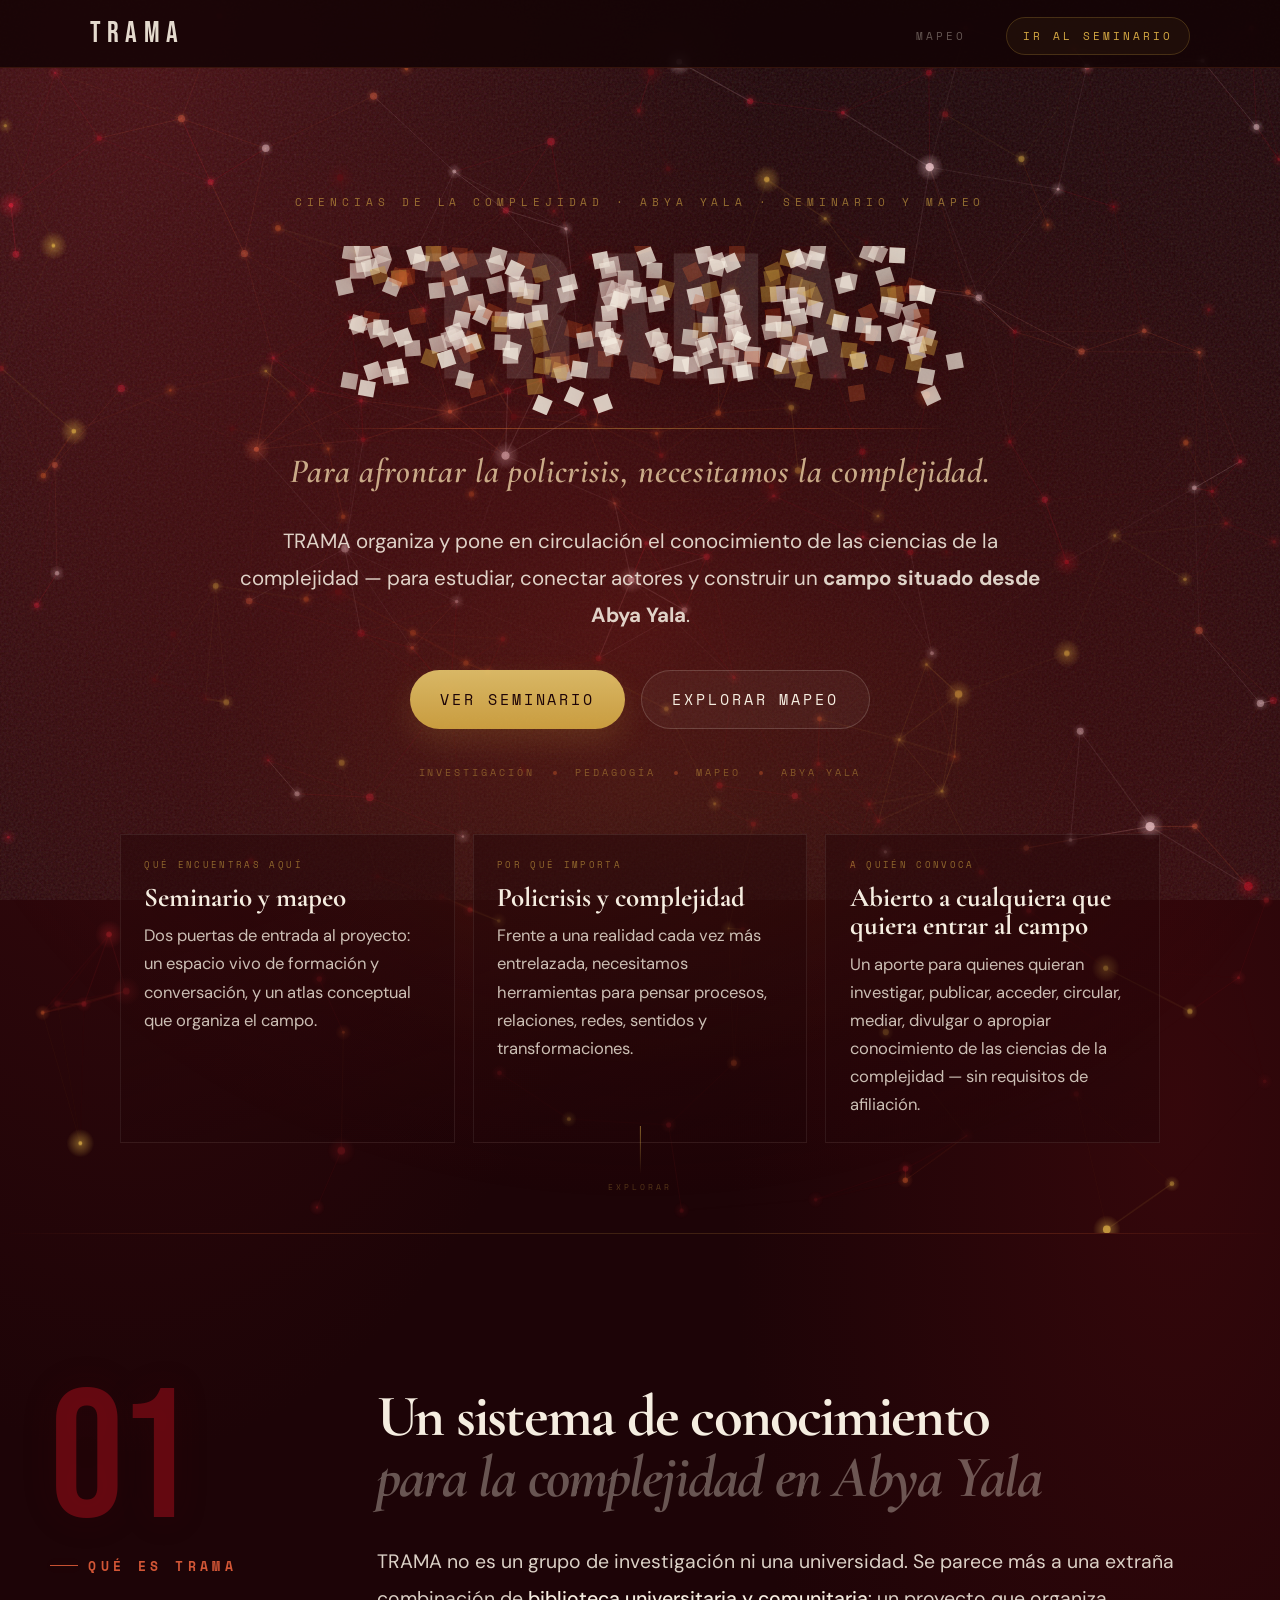
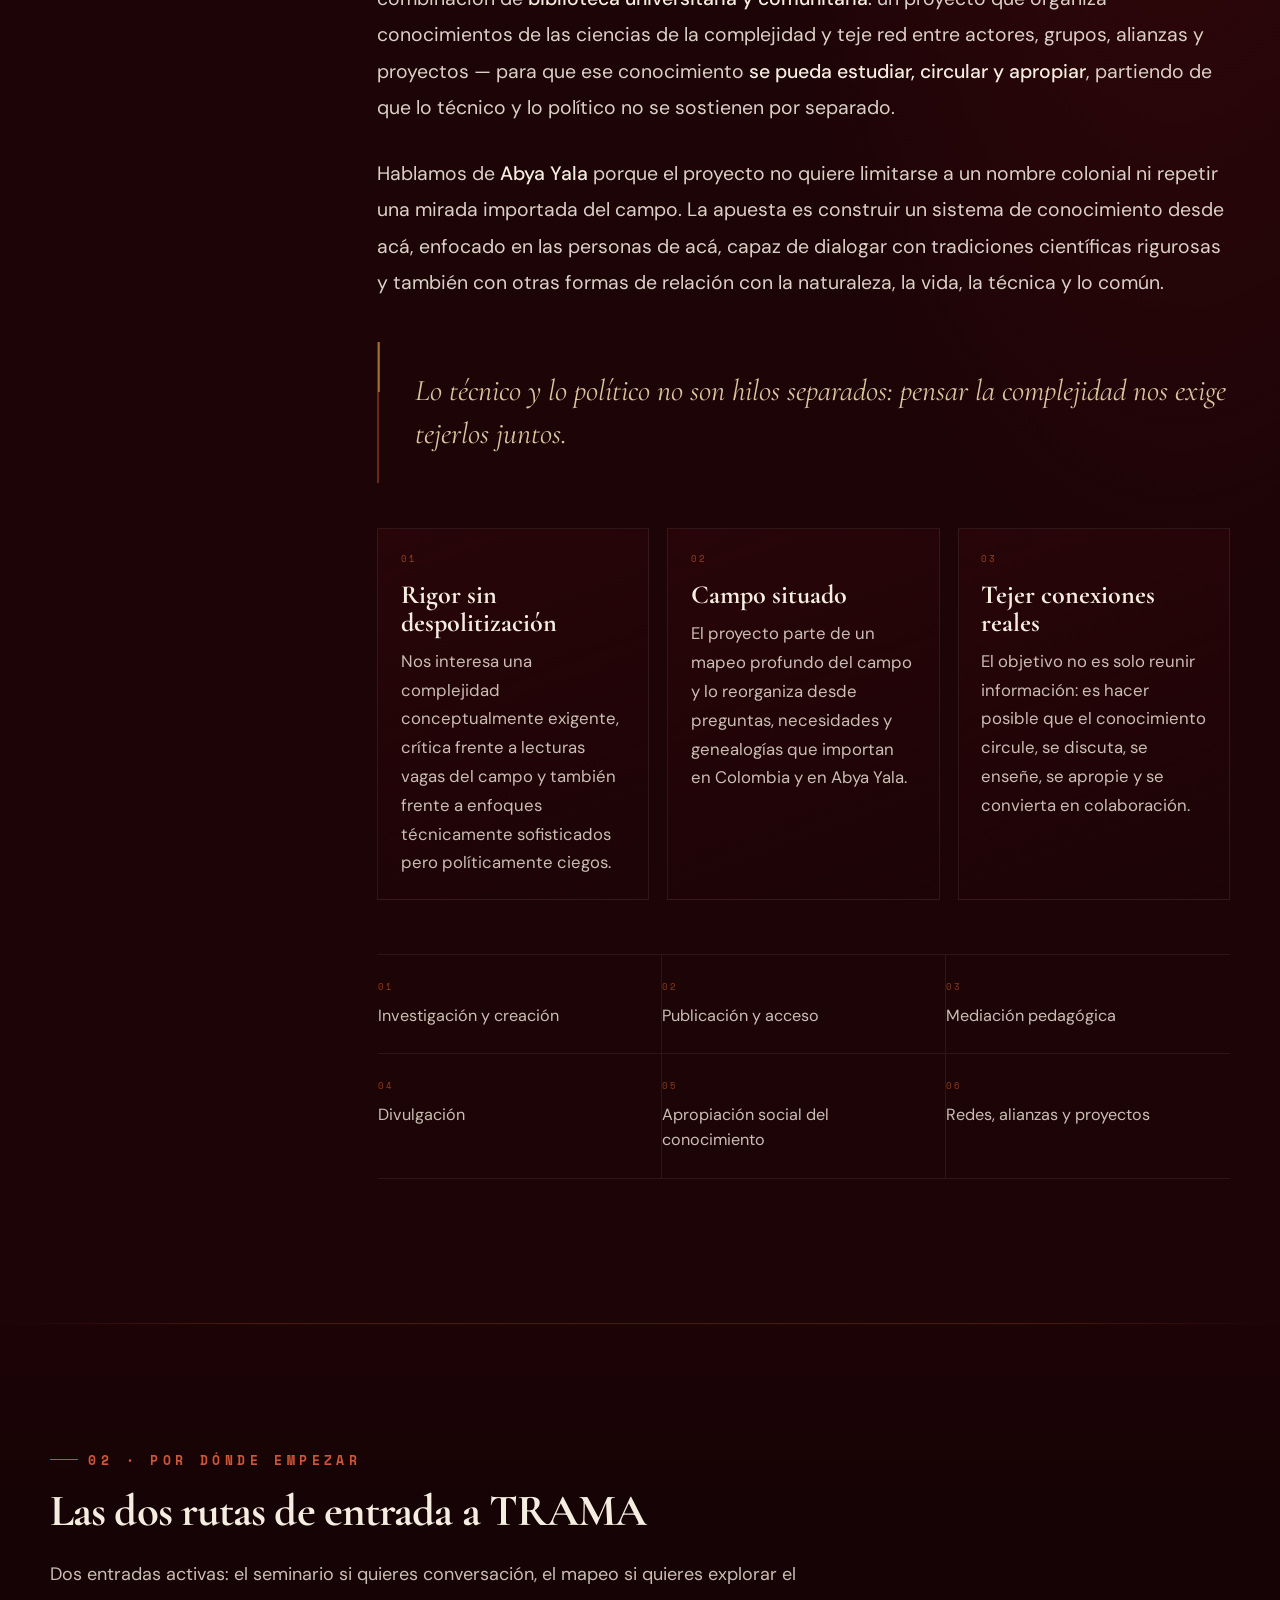
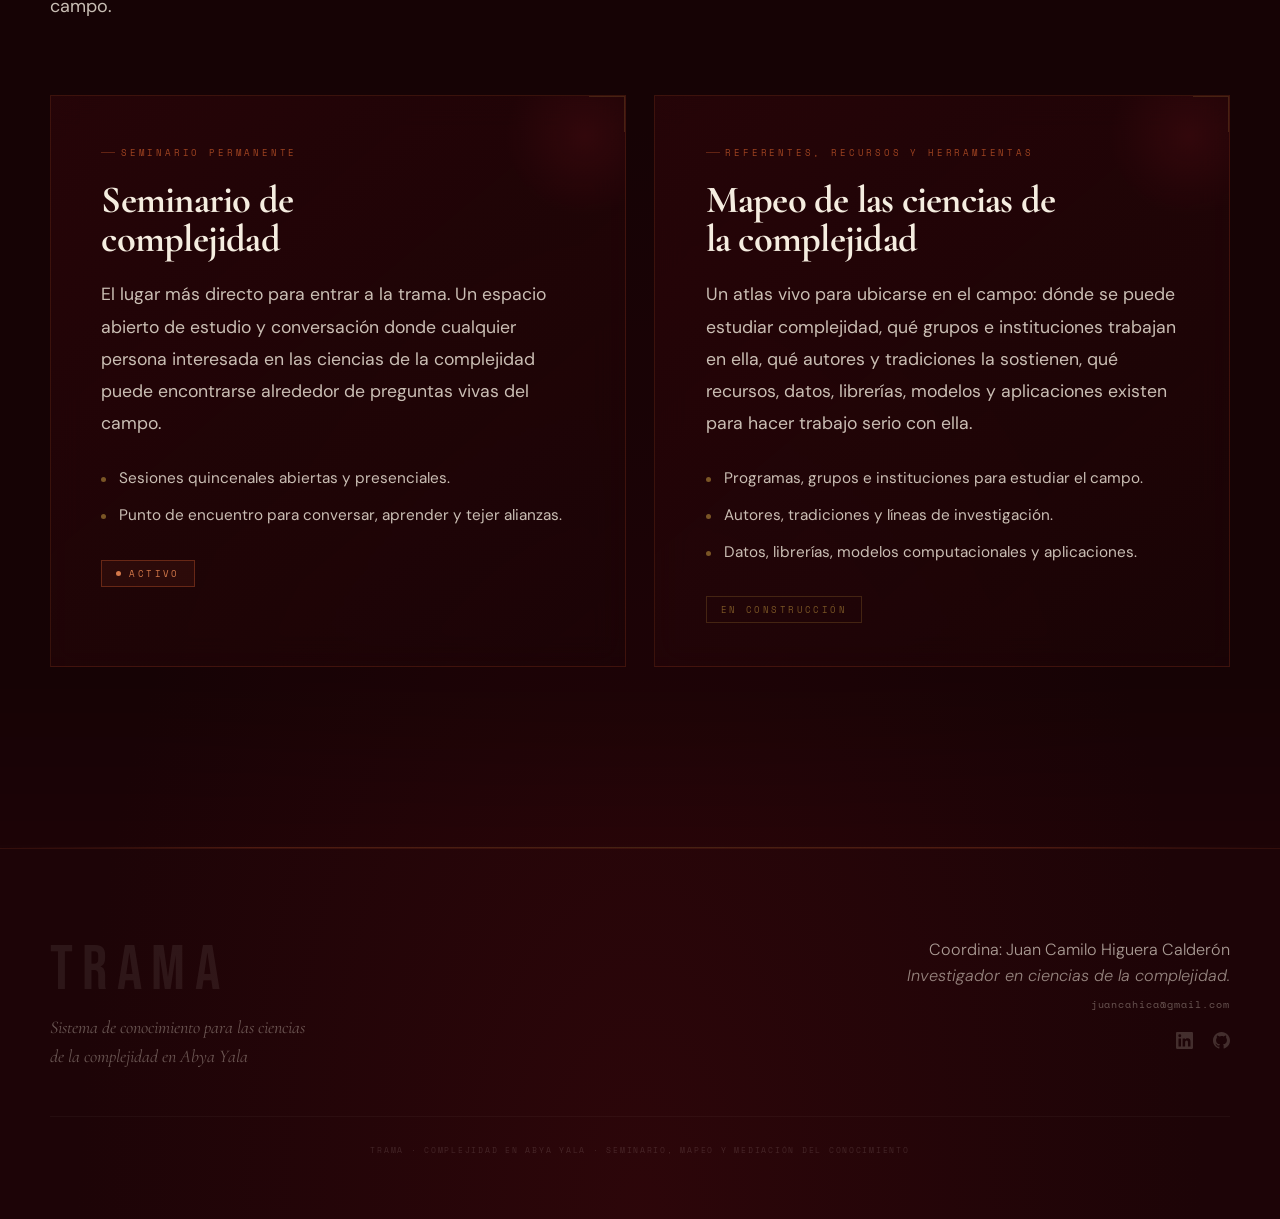
==== commit 30cb0608: "Add files via upload" ====
--- a/index.html
+++ b/index.html
@@ -1461,16 +1461,19 @@
       const N          = opts.density   || 80;
       const MAX        = opts.maxDist   || 140;
       const HUB_CHANCE = opts.hubChance || 0.14;
-      const SPD        = opts.speed     || 0.003;
+      const LINK_ALPHA = opts.linkAlpha || 0.30;
 
       function resize() {
         const p = cv.parentElement;
         cv.width  = p ? p.offsetWidth  : window.innerWidth;
         cv.height = p ? p.offsetHeight : window.innerHeight;
       }
-      resize();
-
-      let seed = 77;
+
+      // Semilla aleatoria fijada UNA vez por carga de página:
+      // el tejido se dibuja distinto en cada visita, pero queda estable
+      // durante la sesión (se reusa al redimensionar para reescalar igual).
+      const seed0 = (Math.random() * 2147483646 | 0) + 1;
+      let seed = seed0;
       function rng() {
         seed = (seed * 16807) % 2147483647;
         return (seed - 1) / 2147483646;
@@ -1478,34 +1481,22 @@
 
       let pts = [];
 
-      function init() {
-        seed = 77;
+      function build() {
+        seed = seed0;
         pts = [];
         for (let i = 0; i < N; i++) {
           pts.push({
             x:   rng() * cv.width,
             y:   rng() * cv.height,
-            vx:  (rng() - 0.5) * SPD * 110,
-            vy:  (rng() - 0.5) * SPD * 110,
             r:   1.0 + rng() * 2.2,
             c:   Math.floor(rng() * COLS.length),
             hub: rng() < HUB_CHANCE,
           });
         }
       }
-      init();
-
-      function frame() {
+
+      function draw() {
         ctx.clearRect(0, 0, cv.width, cv.height);
-
-        for (const p of pts) {
-          p.x += p.vx;
-          p.y += p.vy;
-          if (p.x < -40)            p.x = cv.width  + 40;
-          if (p.x > cv.width  + 40) p.x = -40;
-          if (p.y < -40)            p.y = cv.height + 40;
-          if (p.y > cv.height + 40) p.y = -40;
-        }
 
         for (let i = 0; i < pts.length; i++) {
           for (let j = i + 1; j < pts.length; j++) {
@@ -1517,8 +1508,8 @@
               ctx.beginPath();
               ctx.moveTo(a.x, a.y);
               ctx.lineTo(b.x, b.y);
-              ctx.strokeStyle = `rgba(${r},${g},${bv},${(1 - d / MAX) * 0.26})`;
-              ctx.lineWidth   = a.hub || b.hub ? 1 : 0.78;
+              ctx.strokeStyle = `rgba(${r},${g},${bv},${(1 - d / MAX) * LINK_ALPHA})`;
+              ctx.lineWidth   = a.hub || b.hub ? 1.1 : 0.85;
               ctx.stroke();
             }
           }
@@ -1527,7 +1518,7 @@
         for (const p of pts) {
           const [r, g, bv] = COLS[p.c];
           const glow = ctx.createRadialGradient(p.x, p.y, 0, p.x, p.y, p.hub ? 14 : 8);
-          glow.addColorStop(0, `rgba(${r},${g},${bv},${p.hub ? 0.48 : 0.28})`);
+          glow.addColorStop(0, `rgba(${r},${g},${bv},${p.hub ? 0.50 : 0.30})`);
           glow.addColorStop(1, `rgba(${r},${g},${bv},0)`);
           ctx.beginPath();
           ctx.arc(p.x, p.y, p.hub ? 14 : 8, 0, Math.PI * 2);
@@ -1536,31 +1527,36 @@
 
           ctx.beginPath();
           ctx.arc(p.x, p.y, p.r + (p.hub ? 0.8 : 0), 0, Math.PI * 2);
-          ctx.fillStyle = `rgba(${r},${g},${bv},${p.hub ? 0.76 : 0.40})`;
+          ctx.fillStyle = `rgba(${r},${g},${bv},${p.hub ? 0.80 : 0.44})`;
           ctx.fill();
         }
-
-        requestAnimationFrame(frame);
-      }
-      frame();
+      }
+
+      // Render ÚNICO: sin requestAnimationFrame. Se calcula y dibuja una sola vez.
+      function render() {
+        resize();
+        build();
+        draw();
+      }
+      render();
 
       let rt;
       window.addEventListener('resize', () => {
         clearTimeout(rt);
-        rt = setTimeout(() => { resize(); init(); }, 200);
+        rt = setTimeout(render, 200);
       }, { passive: true });
     }
   </script>
   <script>
     (function bgNet() {
       const cv = document.getElementById('bg-canvas');
+      if (!cv) return;
       const ctx = cv.getContext('2d');
 
       function resize() {
         cv.width = window.innerWidth;
         cv.height = window.innerHeight;
       }
-      resize();
 
       const COLS = [
         [162, 8, 24],
@@ -1569,85 +1565,38 @@
         [255, 214, 220],
       ];
 
-      let seed = 51;
+      // Semilla aleatoria fijada UNA vez por carga: disposición distinta
+      // cada visita, estable durante la sesión (se reusa al redimensionar).
+      const seed0 = (Math.random() * 2147483646 | 0) + 1;
+      let seed = seed0;
       function rng() {
         seed = (seed * 16807) % 2147483647;
         return (seed - 1) / 2147483646;
       }
 
-      const N = 84;
-      const MAX = 240;
+      const MAX = 185;        // distancia máx. de enlace
+      const LINK_ALPHA = 0.30; // opacidad de las aristas (antes 0.22)
+
       let pts = [];
-      let neighbors = [];
-
-      function init() {
-        seed = 51;
+      function build() {
+        seed = seed0;
+        // Densidad proporcional al área (≈148 nodos en 1080p, antes 84 fijos).
+        const area = cv.width * cv.height;
+        const N = Math.min(210, Math.max(95, Math.round(area / 14000)));
         pts = [];
-        neighbors = [];
         for (let i = 0; i < N; i++) {
           pts.push({
             x: rng() * cv.width,
             y: rng() * cv.height,
-            vx: (rng() - 0.5) * 0.34,
-            vy: (rng() - 0.5) * 0.34,
             r: 1.1 + rng() * 2.8,
             c: Math.floor(rng() * COLS.length),
             hub: rng() < 0.17,
           });
         }
-        rebuildNeighbors();
-      }
-
-      function rebuildNeighbors() {
-        neighbors = pts.map(() => []);
-        for (let i = 0; i < pts.length; i++) {
-          const distances = [];
-          for (let j = 0; j < pts.length; j++) {
-            if (i === j) continue;
-            const dx = pts[i].x - pts[j].x;
-            const dy = pts[i].y - pts[j].y;
-            const d = Math.sqrt(dx * dx + dy * dy);
-            distances.push({ j, d });
-          }
-          distances.sort((a, b) => a.d - b.d);
-          neighbors[i] = distances.slice(0, 5).map(item => item.j);
-        }
-      }
-
-      function findClosestNode(x, y) {
-        let best = 0;
-        let bestD = Infinity;
-        for (let i = 0; i < pts.length; i++) {
-          const dx = pts[i].x - x;
-          const dy = pts[i].y - y;
-          const d = dx * dx + dy * dy;
-          if (d < bestD) {
-            bestD = d;
-            best = i;
-          }
-        }
-        return best;
-      }
-
-      function pickNeighbor(index) {
-        const list = neighbors[index] || [];
-        if (!list.length) return index;
-        return list[Math.floor(rng() * list.length)];
-      }
-
-      init();
-
-      function frame() {
+      }
+
+      function draw() {
         ctx.clearRect(0, 0, cv.width, cv.height);
-
-        for (const p of pts) {
-          p.x += p.vx;
-          p.y += p.vy;
-          if (p.x < -40) p.x = cv.width + 40;
-          if (p.x > cv.width + 40) p.x = -40;
-          if (p.y < -40) p.y = cv.height + 40;
-          if (p.y > cv.height + 40) p.y = -40;
-        }
 
         for (let i = 0; i < pts.length; i++) {
           for (let j = i + 1; j < pts.length; j++) {
@@ -1659,8 +1608,8 @@
               ctx.beginPath();
               ctx.moveTo(a.x, a.y);
               ctx.lineTo(b.x, b.y);
-              ctx.strokeStyle = `rgba(${r},${g},${bv},${(1 - d / MAX) * 0.22})`;
-              ctx.lineWidth = a.hub || b.hub ? 1 : 0.82;
+              ctx.strokeStyle = `rgba(${r},${g},${bv},${(1 - d / MAX) * LINK_ALPHA})`;
+              ctx.lineWidth = a.hub || b.hub ? 1.1 : 0.85;
               ctx.stroke();
             }
           }
@@ -1678,18 +1627,23 @@
 
           ctx.beginPath();
           ctx.arc(p.x, p.y, p.r + (p.hub ? 0.8 : 0), 0, Math.PI * 2);
-          ctx.fillStyle = `rgba(${r},${g},${bv},${p.hub ? 0.74 : 0.38})`;
+          ctx.fillStyle = `rgba(${r},${g},${bv},${p.hub ? 0.74 : 0.40})`;
           ctx.fill();
         }
-
-        requestAnimationFrame(frame);
-      }
-      frame();
+      }
+
+      // Render ÚNICO: sin requestAnimationFrame. Se calcula y dibuja una sola vez.
+      function render() {
+        resize();
+        build();
+        draw();
+      }
+      render();
 
       let rt;
       window.addEventListener('resize', () => {
         clearTimeout(rt);
-        rt = setTimeout(() => { resize(); init(); }, 200);
+        rt = setTimeout(render, 200);
       }, { passive: true });
     })();
 
@@ -1874,10 +1828,10 @@
 
     tramaNetwork('hero-canvas', {
       palette: 'dark',
-      density: 92,
-      maxDist: 132,
+      density: 120,
+      maxDist: 150,
       hubChance: 0.14,
-      speed: 0.0031,
+      linkAlpha: 0.32,
     });
 
     const io = new IntersectionObserver(
